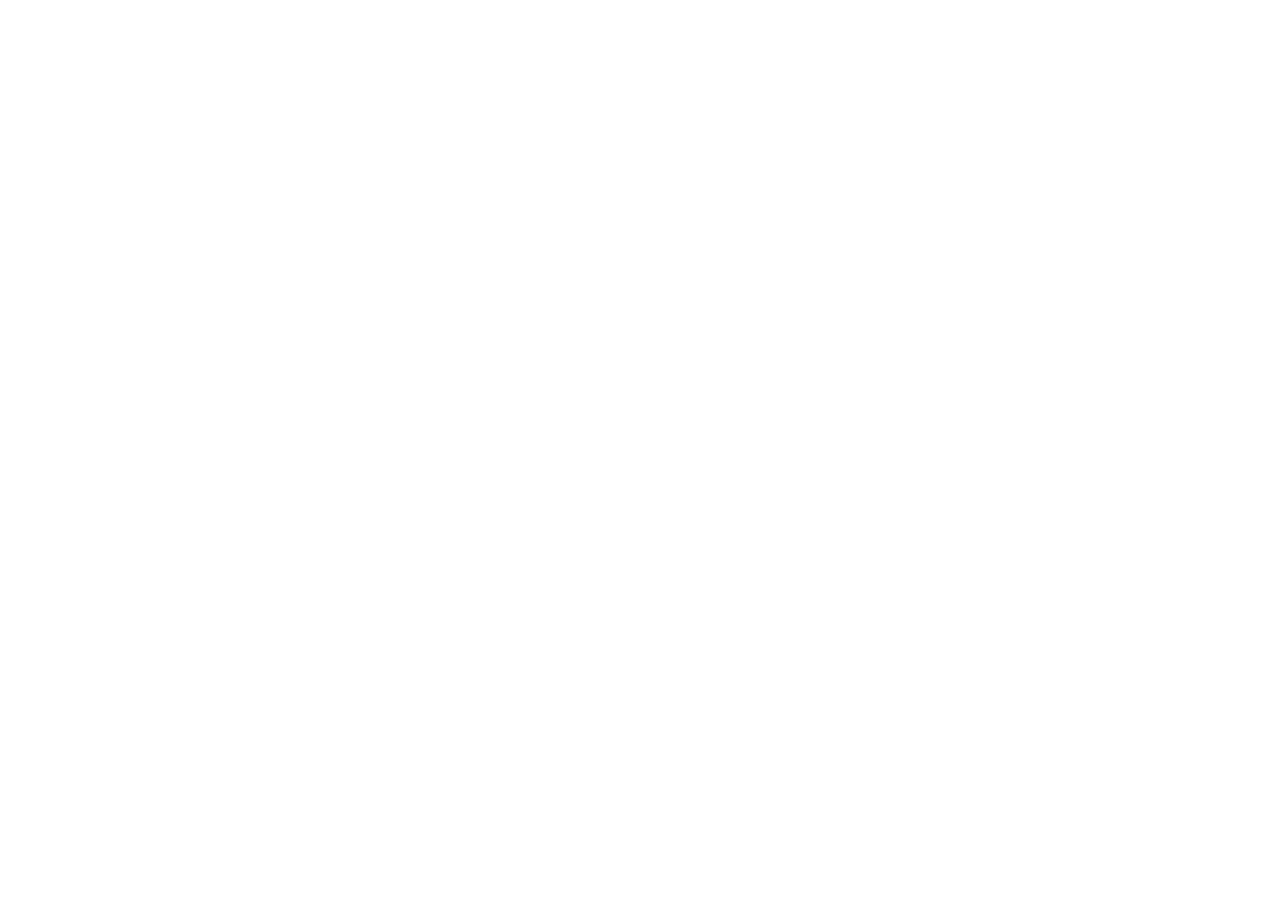
==== index.html @ 7d2c002f "základná štruktúra" ====
<!DOCTYPE html>
<html lang="sk">
<head>
  <meta charset="UTF-8">
  <meta name="viewport" content="width=device-width, initial-scale=1.0">
  <title>Vyšívané kabelky</title>
  <link href="https://cdn.jsdelivr.net/npm/bootstrap@5.3.3/dist/css/bootstrap.min.css" rel="stylesheet">
  <link rel="stylesheet" href="assets/css/style.css">
</head>
<body>

  
  <script src="https://cdn.jsdelivr.net/npm/bootstrap@5.3.3/dist/js/bootstrap.bundle.min.js"></script>
  <!-- Externý JS súbor — pridaný tesne pred </body> -->
  <script src="assets/js/script.js"></script>
</body>
</html>
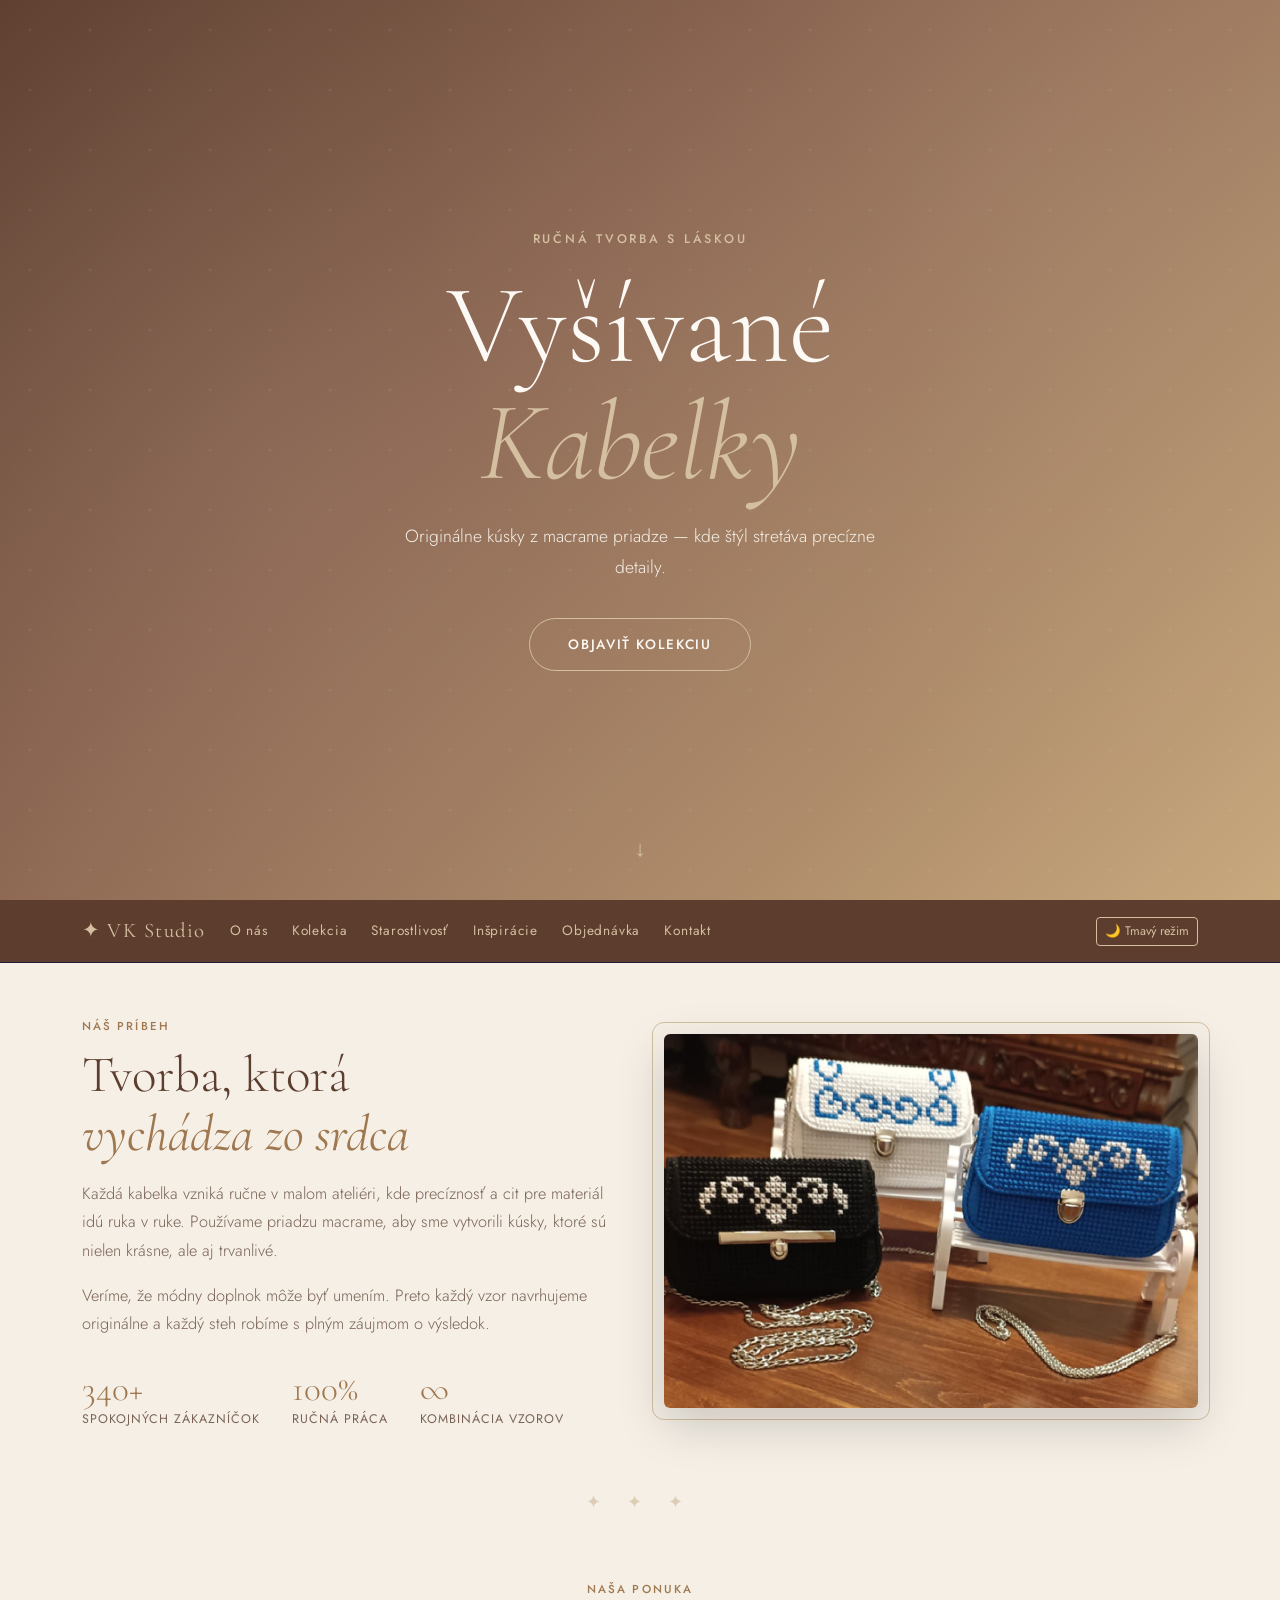
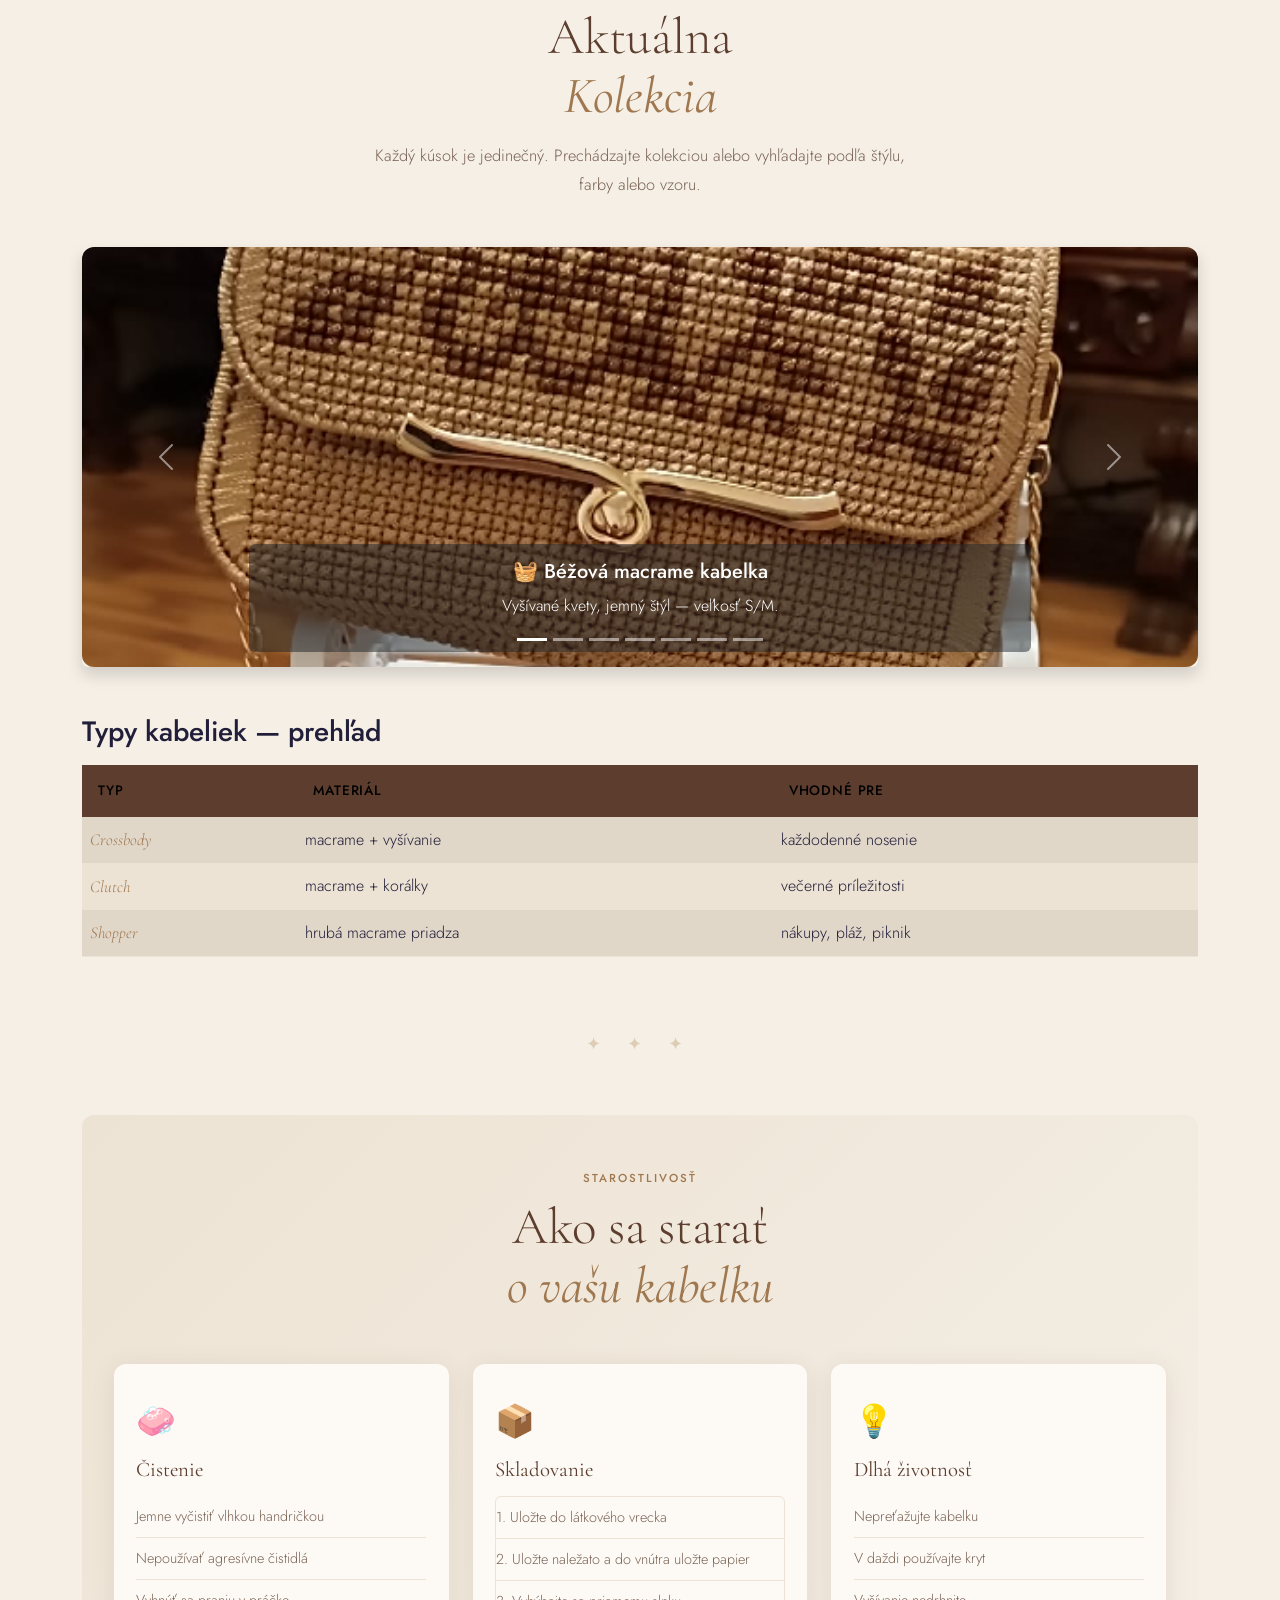
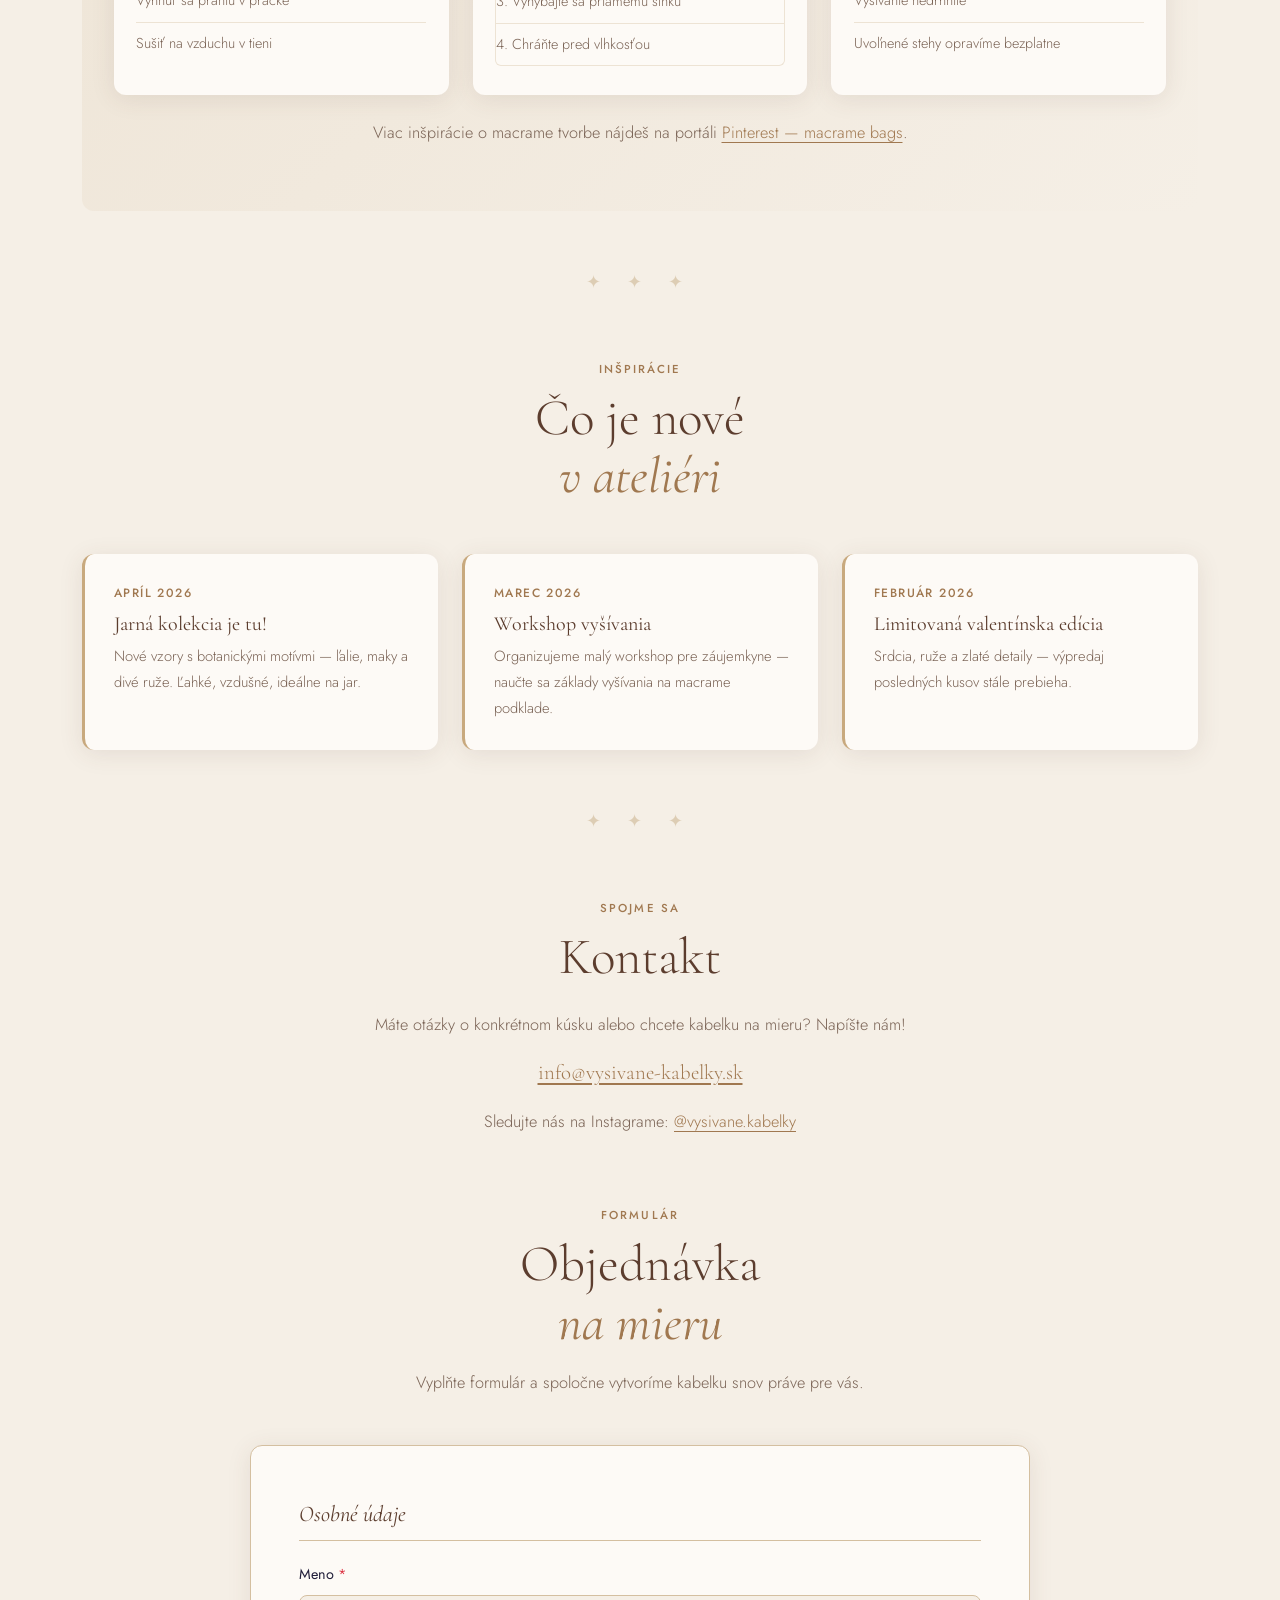
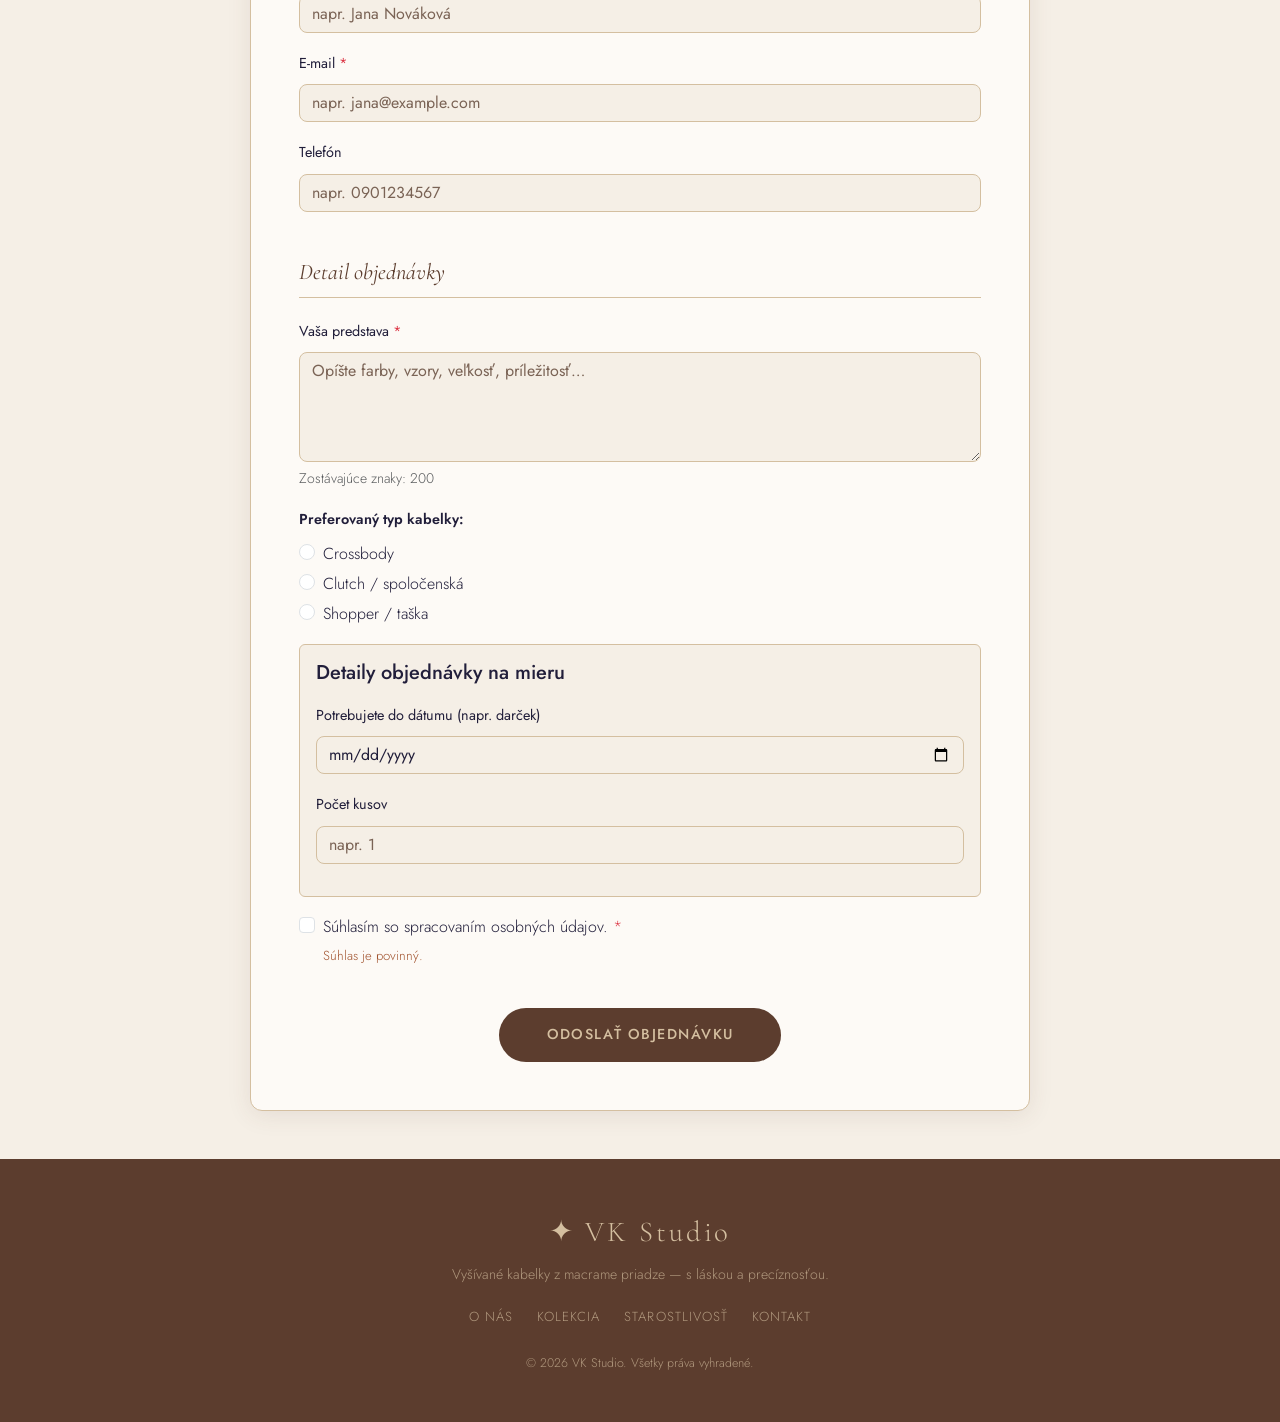
==== commit 34c46cb8: "zmeny" ====
--- a/index.html
+++ b/index.html
@@ -1,17 +1,704 @@
-<!DOCTYPE html>
+<!doctype html>
 <html lang="sk">
-<head>
-  <meta charset="UTF-8">
-  <meta name="viewport" content="width=device-width, initial-scale=1.0">
-  <title>Vyšívané kabelky</title>
-  <link href="https://cdn.jsdelivr.net/npm/bootstrap@5.3.3/dist/css/bootstrap.min.css" rel="stylesheet">
-  <link rel="stylesheet" href="assets/css/style.css">
-</head>
-<body>
-
-  
-  <script src="https://cdn.jsdelivr.net/npm/bootstrap@5.3.3/dist/js/bootstrap.bundle.min.js"></script>
-  <!-- Externý JS súbor — pridaný tesne pred </body> -->
-  <script src="assets/js/script.js"></script>
-</body>
+  <head>
+    <meta charset="UTF-8" />
+    <meta name="viewport" content="width=device-width, initial-scale=1.0" />
+    <title>Vyšívané Kabelky | Ručná Tvorba s Láskou</title>
+    <link
+      href="https://cdn.jsdelivr.net/npm/bootstrap@5.3.3/dist/css/bootstrap.min.css"
+      rel="stylesheet"
+    />
+    <link rel="preconnect" href="https://fonts.googleapis.com" />
+    <link
+      href="https://fonts.googleapis.com/css2?family=Cormorant+Garamond:ital,wght@0,300;0,400;0,600;1,300;1,400&family=Jost:wght@300;400;500&display=swap"
+      rel="stylesheet"
+    />
+    <link rel="stylesheet" href="assets/css/style.css" />
+  </head>
+  <body>
+    <!-- HERO SEKCIA -->
+    <header id="hero">
+      <div class="hero-overlay">
+        <div class="hero-content">
+          <p class="hero-eyebrow">Ručná tvorba s láskou</p>
+          <h1 class="hero-title">Vyšívané<br /><em>Kabelky</em></h1>
+          <p class="hero-sub">
+            Originálne kúsky z macrame priadze — kde štýl stretáva precízne
+            detaily.
+          </p>
+          <a href="#kolekcia" class="btn-hero">Objaviť kolekciu</a>
+        </div>
+      </div>
+      <div class="hero-scroll-hint">↓</div>
+    </header>
+
+    <!-- NAVIGÁCIA -->
+    <nav class="navbar navbar-expand-lg sticky-top" id="hlavna-nav">
+      <div class="container">
+        <a class="navbar-brand" href="#">✦ VK Studio</a>
+        <button
+          class="navbar-toggler"
+          type="button"
+          data-bs-toggle="collapse"
+          data-bs-target="#mainNav"
+        >
+          <span class="navbar-toggler-icon"></span>
+        </button>
+        <div class="collapse navbar-collapse" id="mainNav">
+          <ul class="navbar-nav gap-2 me-auto">
+            <li class="nav-item">
+              <a class="nav-link" href="#o-nas">O nás</a>
+            </li>
+            <li class="nav-item">
+              <a class="nav-link" href="#kolekcia">Kolekcia</a>
+            </li>
+            <li class="nav-item">
+              <a class="nav-link" href="#tipy">Starostlivosť</a>
+            </li>
+            <li class="nav-item">
+              <a class="nav-link" href="#novinky">Inšpirácie</a>
+            </li>
+            <li class="nav-item">
+              <a class="nav-link" href="#objednavka">Objednávka</a>
+            </li>
+            <li class="nav-item">
+              <a class="nav-link" href="#kontakt">Kontakt</a>
+            </li>
+          </ul>
+          <button
+            id="dark-mode-btn"
+            class="btn btn-outline-secondary btn-sm ms-3"
+          >
+            🌙 Tmavý režim
+          </button>
+        </div>
+      </div>
+    </nav>
+
+    <main class="container my-5">
+      <!-- SEKCIA O NÁS -->
+      <section id="o-nas" class="mb-5 section-fade">
+        <div class="row align-items-center g-5">
+          <div class="col-12 col-md-6">
+            <span class="section-tag">Náš príbeh</span>
+            <h2 class="section-title">
+              Tvorba, ktorá<br /><em>vychádza zo srdca</em>
+            </h2>
+            <p class="section-text">
+              Každá kabelka vzniká ručne v malom ateliéri, kde precíznosť a cit
+              pre materiál idú ruka v ruke. Používame priadzu macrame, aby sme vytvorili kúsky, ktoré sú nielen
+              krásne, ale aj trvanlivé.
+            </p>
+            <p class="section-text">
+              Veríme, že módny doplnok môže byť umením. Preto každý vzor
+              navrhujeme originálne a každý steh robíme s plným záujmom o
+              výsledok.
+            </p>
+            <div class="stats-row">
+              <div class="stat-item">
+                <span class="stat-num">340+</span>
+                <span class="stat-label">spokojných zákazníčok</span>
+              </div>
+              <div class="stat-item">
+                <span class="stat-num">100%</span>
+                <span class="stat-label">ručná práca</span>
+              </div>
+              <div class="stat-item">
+                <span class="stat-num">∞</span>
+                <span class="stat-label">kombinácia vzorov</span>
+              </div>
+            </div>
+          </div>
+          <div class="col-12 col-md-6 text-center">
+            <div class="img-frame">
+              <img
+                src="assets/images/Kabelka7.png"
+                alt="Ateliér vyšívaných kabeliek"
+                class="img-fluid rounded shadow-lg"
+                onerror="
+                  this.src =
+                    'https://images.unsplash.com/photo-1558618666-fcd25c85cd64?w=500&q=80';
+                  this.onerror = null;
+                "
+              />
+            </div>
+          </div>
+        </div>
+      </section>
+
+      <!-- SEPARATOR -->
+      <div class="ornament-separator">✦ ✦ ✦</div>
+
+      <!-- SEKCIA KOLEKCIA -->
+      <section id="kolekcia" class="mb-5 section-fade">
+        <div class="text-center mb-5">
+          <span class="section-tag">Naša ponuka</span>
+          <h2 class="section-title">Aktuálna<br /><em>Kolekcia</em></h2>
+          <p class="section-text mx-auto" style="max-width: 560px">
+            Každý kúsok je jedinečný. Prechádzajte kolekciou alebo vyhľadajte
+            podľa štýlu, farby alebo vzoru.
+          </p>
+        </div>
+
+        <!-- Carousel ponuka -->
+        <div
+          id="kabelkyCarousel"
+          class="carousel slide mt-4"
+          data-bs-ride="carousel"
+        >
+          <!-- Indikátory -->
+          <div class="carousel-indicators">
+            <button
+              type="button"
+              data-bs-target="#kabelkyCarousel"
+              data-bs-slide-to="0"
+              class="active"
+            ></button>
+            <button
+              type="button"
+              data-bs-target="#kabelkyCarousel"
+              data-bs-slide-to="1"
+            ></button>
+            <button
+              type="button"
+              data-bs-target="#kabelkyCarousel"
+              data-bs-slide-to="2"
+            ></button>
+            <button
+              type="button"
+              data-bs-target="#kabelkyCarousel"
+              data-bs-slide-to="3"
+            ></button>
+            <button
+              type="button"
+              data-bs-target="#kabelkyCarousel"
+              data-bs-slide-to="4"
+            ></button>
+            <button
+              type="button"
+              data-bs-target="#kabelkyCarousel"
+              data-bs-slide-to="5"
+            ></button>
+            <button
+              type="button"
+              data-bs-target="#kabelkyCarousel"
+              data-bs-slide-to="6"
+            ></button>
+          </div>
+
+          <!-- Obsah carouselu -->
+          <div class="carousel-inner rounded shadow">
+            <div class="carousel-item active">
+              <img
+                src="assets/images/kabelka1.png"
+                class="d-block w-100"
+                alt="Bážová kvietkovaná kabelka"
+              />
+              <div
+                class="carousel-caption d-none d-md-block bg-dark bg-opacity-50 rounded p-3"
+              >
+                <h5>🧺 Béžová macrame kabelka</h5>
+                <p>Vyšívané kvety, jemný štýl — veľkosť S/M.</p>
+              </div>
+            </div>
+
+            <div class="carousel-item">
+              <img
+                src="assets/images/kabelka3.png"
+                class="d-block w-100"
+                alt="Hnedá kvietkovaná kabelka"
+              />
+              <div
+                class="carousel-caption d-none d-md-block bg-dark bg-opacity-50 rounded p-3"
+              >
+                <h5>🌿 Čierna macrame taška</h5>
+                <p>Kvetinový vzor, ideálna na bežné nosenie — malá.</p>
+              </div>
+            </div>
+
+            <div class="carousel-item">
+              <img
+                src="assets/images/kabelka2.png"
+                class="d-block w-100"
+                alt="Biela kabelka s kvetinami"
+              />
+              <div
+                class="carousel-caption d-none d-md-block bg-dark bg-opacity-50 rounded p-3"
+              >
+                <h5>🌸 Biela s kvetinami</h5>
+                <p>Mini kabelka s ručne vyšívanými detailmi.</p>
+              </div>
+            </div>
+
+            <div class="carousel-item">
+              <img
+                src="assets/images/kabelka1.png"
+                class="d-block w-100"
+                alt="Hnedá crossbody kabelka"
+              />
+              <div
+                class="carousel-caption d-none d-md-block bg-dark bg-opacity-50 rounded p-3"
+              >
+                <h5>🤎 Hnedá crossbody</h5>
+                <p>Geometrický vzor, moderný a praktický štýl.</p>
+              </div>
+            </div>
+
+            <div class="carousel-item">
+              <img
+                src="assets/images/Kabelka4.png"
+                class="d-block w-100"
+                alt="Srdcová kabelka"
+              />
+              <div
+                class="carousel-caption d-none d-md-block bg-dark bg-opacity-50 rounded p--3"
+              >
+                <h5>🕊️ Srdcová kabelka</h5>
+                <p>Vyšívané srdcia — Valentínska edícia.</p>
+              </div>
+            </div>
+
+            <div class="carousel-item">
+              <img
+                src="assets/images/Kabelka5.png"
+                class="d-block w-100"
+                alt="Mašľová taška"
+              />
+              <div
+                class="carousel-caption d-none d-md-block bg-dark bg-opacity-50 rounded p-3"
+              >
+                <h5>🌾 Mašľová taška </h5>
+                <p>Jedinečný kúsok, ideálny na leto.</p>
+              </div>
+            </div>
+
+            <div class="carousel-item">
+              <img
+                src="assets/images/Kabelka6.png"
+                class="d-block w-100"
+                alt="Kabelka na mieru"
+              />
+              <div
+                class="carousel-caption d-none d-md-block bg-dark bg-opacity-50 rounded p-3"
+              >
+                <h5>✦ Kabelka na mieru</h5>
+                <p>Navrhni si vlastný dizajn podľa svojej predstavy.</p>
+              </div>
+            </div>
+          </div>
+
+          <!-- Ovládanie -->
+          <button
+            class="carousel-control-prev"
+            type="button"
+            data-bs-target="#kabelkyCarousel"
+            data-bs-slide="prev"
+          >
+            <span class="carousel-control-prev-icon"></span>
+            <span class="visually-hidden">Predchádzajúce</span>
+          </button>
+
+          <button
+            class="carousel-control-next"
+            type="button"
+            data-bs-target="#kabelkyCarousel"
+            data-bs-slide="next"
+          >
+            <span class="carousel-control-next-icon"></span>
+            <span class="visually-hidden">Ďalšie</span>
+          </button>
+        </div>
+
+        <!-- Tabuľka porovnania typov -->
+        <h3 class="mt-5 mb-3">Typy kabeliek — prehľad</h3>
+        <div class="table-responsive">
+          <table class="table table-striped table-hover kolekcia-table">
+            <thead>
+              <tr>
+                <th>Typ</th>
+                <th>Materiál</th>
+                <th>Vhodné pre</th>
+              </tr>
+            </thead>
+            <tbody>
+              <tr>
+                <td class="td-highlight">Crossbody</td>
+                <td>macrame + vyšívanie</td>
+                <td>každodenné nosenie</td>
+              </tr>
+              <tr>
+                <td class="td-highlight">Clutch</td>
+                <td>macrame + korálky</td>
+                <td>večerné príležitosti</td>
+              </tr>
+              <tr>
+                <td class="td-highlight">Shopper</td>
+                <td>hrubá macrame priadza</td>
+                <td>nákupy, pláž, piknik</td>
+              </tr>
+            </tbody>
+          </table>
+        </div>
+      </section>
+
+      <!-- SEPARATOR -->
+      <div class="ornament-separator">✦ ✦ ✦</div>
+
+      <!-- SEKCIA STAROSTLIVOSŤ / TIPY -->
+      <section id="tipy" class="mb-5 section-fade tipy-section">
+        <div class="text-center mb-5">
+          <span class="section-tag">Starostlivosť</span>
+          <h2 class="section-title">
+            Ako sa starať<br /><em>o vašu kabelku</em>
+          </h2>
+        </div>
+
+        <div class="row g-4">
+          <div class="col-12 col-md-4">
+            <div class="tip-card">
+              <div class="tip-icon">🧼</div>
+              <h4>Čistenie</h4>
+              <ul class="list-group list-group-flush tip-list">
+                <li class="list-group-item">
+                  Jemne vyčistiť vlhkou handričkou
+                </li>
+                <li class="list-group-item">Nepoužívať agresívne čistidlá</li>
+                <li class="list-group-item">Vyhnúť sa praniu v práčke</li>
+                <li class="list-group-item">Sušiť na vzduchu v tieni</li>
+              </ul>
+            </div>
+          </div>
+          <div class="col-12 col-md-4">
+            <div class="tip-card">
+              <div class="tip-icon">📦</div>
+              <h4>Skladovanie</h4>
+              <ol class="list-group list-group-numbered tip-list">
+                <li class="list-group-item">Uložte do látkového vrecka</li>
+                <li class="list-group-item">
+                  Uložte naležato a do vnútra uložte papier
+                </li>
+                <li class="list-group-item">Vyhýbajte sa priamemu slnku</li>
+                <li class="list-group-item">Chráňte pred vlhkosťou</li>
+              </ol>
+            </div>
+          </div>
+          <div class="col-12 col-md-4">
+            <div class="tip-card">
+              <div class="tip-icon">💡</div>
+              <h4>Dlhá životnosť</h4>
+              <ul class="list-group list-group-flush tip-list">
+                <li class="list-group-item">Nepreťažujte kabelku</li>
+                <li class="list-group-item">V daždi používajte kryt</li>
+                <li class="list-group-item">Vyšívanie nedrhnite</li>
+                <li class="list-group-item">
+                  Uvoľnené stehy opravíme bezplatne
+                </li>
+              </ul>
+            </div>
+          </div>
+        </div>
+
+        <p class="mt-4 text-center section-text">
+          Viac inšpirácie o macrame tvorbe nájdeš na portáli
+          <a
+            href="https://www.pinterest.com/search/pins/?q=macrame+bag"
+            target="_blank"
+            class="styled-link"
+            >Pinterest — macrame bags</a
+          >.
+        </p>
+      </section>
+
+      <!-- SEPARATOR -->
+      <div class="ornament-separator">✦ ✦ ✦</div>
+
+      <!-- SEKCIA NOVINKY / INŠPIRÁCIE -->
+      <section id="novinky" class="mb-5 section-fade">
+        <div class="text-center mb-5">
+          <span class="section-tag">Inšpirácie</span>
+          <h2 class="section-title">Čo je nové<br /><em>v ateliéri</em></h2>
+        </div>
+        <div class="row g-4">
+          <div class="col-12 col-md-4">
+            <div class="news-card">
+              <div class="news-date">Apríl 2026</div>
+              <h5>Jarná kolekcia je tu!</h5>
+              <p>
+                Nové vzory s botanickými motívmi — ľalie, maky a divé ruže.
+                Ľahké, vzdušné, ideálne na jar.
+              </p>
+            </div>
+          </div>
+          <div class="col-12 col-md-4">
+            <div class="news-card">
+              <div class="news-date">Marec 2026</div>
+              <h5>Workshop vyšívania</h5>
+              <p>
+                Organizujeme malý workshop pre záujemkyne — naučte sa základy
+                vyšívania na macrame podklade.
+              </p>
+            </div>
+          </div>
+          <div class="col-12 col-md-4">
+            <div class="news-card">
+              <div class="news-date">Február 2026</div>
+              <h5>Limitovaná valentínska edícia</h5>
+              <p>
+                Srdcia, ruže a zlaté detaily — výpredaj posledných kusov stále
+                prebieha.
+              </p>
+            </div>
+          </div>
+        </div>
+      </section>
+
+      <!-- SEPARATOR -->
+      <div class="ornament-separator">✦ ✦ ✦</div>
+
+      <!-- SEKCIA KONTAKT -->
+      <section id="kontakt" class="mb-5 section-fade">
+        <div class="text-center mb-4">
+          <span class="section-tag">Spojme sa</span>
+          <h2 class="section-title">Kontakt</h2>
+        </div>
+        <div class="row justify-content-center">
+          <div class="col-12 col-md-6 text-center">
+            <p class="section-text">
+              Máte otázky o konkrétnom kúsku alebo chcete kabelku na mieru?
+              Napíšte nám!
+            </p>
+            <p class="contact-email">
+              <a href="mailto:info@vysivane-kabelky.sk" class="styled-link"
+                >info@vysivane-kabelky.sk</a
+              >
+            </p>
+            <p class="section-text">
+              Sledujte nás na Instagrame:
+              <a href="#" class="styled-link">@vysivane.kabelky</a>
+            </p>
+          </div>
+        </div>
+      </section>
+
+      <!-- SEKCIA OBJEDNÁVKA / FORMULÁR -->
+      <section id="objednavka" class="mb-5 section-fade">
+        <div class="text-center mb-5">
+          <span class="section-tag">Formulár</span>
+          <h2 class="section-title">Objednávka<br /><em>na mieru</em></h2>
+          <p class="section-text">
+            Vyplňte formulár a spoločne vytvoríme kabelku snov práve pre vás.
+          </p>
+        </div>
+
+        <form
+          action="#"
+          id="kontaktny-formular"
+          class="formular-wrap p-4 p-md-5 border rounded"
+          novalidate
+        >
+          <!-- Fieldset 1: Osobné údaje -->
+          <fieldset class="mb-4">
+            <legend class="fieldset-legend">Osobné údaje</legend>
+
+            <div class="mb-3">
+              <label for="meno" class="form-label"
+                >Meno <span class="text-danger">*</span></label
+              >
+              <input
+                type="text"
+                id="meno"
+                name="meno"
+                class="form-control custom-input"
+                placeholder="napr. Jana Nováková"
+                required
+                minlength="2"
+              />
+              <span class="invalid-hint">Meno musí mať aspoň 2 znaky.</span>
+            </div>
+
+            <div class="mb-3">
+              <label for="email" class="form-label"
+                >E-mail <span class="text-danger">*</span></label
+              >
+              <input
+                type="email"
+                id="email"
+                name="email"
+                class="form-control custom-input"
+                placeholder="napr. jana@example.com"
+                required
+              />
+              <span class="invalid-hint">Zadajte platný e-mail.</span>
+            </div>
+
+            <div class="mb-3">
+              <label for="telefon" class="form-label">Telefón</label>
+              <input
+                type="tel"
+                id="telefon"
+                name="telefon"
+                class="form-control custom-input"
+                placeholder="napr. 0901234567"
+                pattern="[0-9]{9,10}"
+              />
+              <span class="invalid-hint">Telefón musí mať 9–10 číslic.</span>
+            </div>
+          </fieldset>
+
+          <!-- Fieldset 2: Detail objednávky -->
+          <fieldset class="mb-4">
+            <legend class="fieldset-legend">Detail objednávky</legend>
+
+            <div class="mb-3">
+              <label for="sprava" class="form-label"
+                >Vaša predstava <span class="text-danger">*</span></label
+              >
+              <textarea
+                id="sprava"
+                name="sprava"
+                class="form-control custom-input"
+                rows="4"
+                placeholder="Opíšte farby, vzory, veľkosť, príležitosť…"
+                maxlength="200"
+                required
+                minlength="10"
+              ></textarea>
+              <div class="form-text">
+                Zostávajúce znaky: <span id="pocitadlo-znakov">200</span>
+              </div>
+              <span class="invalid-hint"
+                >Popis musí mať aspoň 10 znakov (max 200).</span
+              >
+            </div>
+
+            <!-- Radio: typ kabelky -->
+            <div class="mb-3">
+              <p class="form-label fw-semibold mb-2">
+                Preferovaný typ kabelky:
+              </p>
+              <div class="form-check">
+                <input
+                  class="form-check-input"
+                  type="radio"
+                  name="typ-kabelky"
+                  id="typ-crossbody"
+                  value="crossbody"
+                />
+                <label class="form-check-label" for="typ-crossbody"
+                  >Crossbody</label
+                >
+              </div>
+              <div class="form-check">
+                <input
+                  class="form-check-input"
+                  type="radio"
+                  name="typ-kabelky"
+                  id="typ-clutch"
+                  value="clutch"
+                />
+                <label class="form-check-label" for="typ-clutch"
+                  >Clutch / spoločenská</label
+                >
+              </div>
+              <div class="form-check">
+                <input
+                  class="form-check-input"
+                  type="radio"
+                  name="typ-kabelky"
+                  id="typ-shopper"
+                  value="shopper"
+                />
+                <label class="form-check-label" for="typ-shopper"
+                  >Shopper / taška</label
+                >
+              </div>
+            </div>
+
+            <!-- Podmienená sekcia: detaily objednávky na mieru -->
+            <div
+              id="sekcia-rezervacie"
+              class="mb-3 p-3 border rounded detaily-mieru"
+            >
+              <h5 class="mb-3">Detaily objednávky na mieru</h5>
+              <div class="mb-3">
+                <label for="datum-rezervacie" class="form-label"
+                  >Potrebujete do dátumu (napr. darček)</label
+                >
+                <input
+                  type="date"
+                  id="datum-rezervacie"
+                  name="datum"
+                  class="form-control custom-input"
+                />
+              </div>
+              <div class="mb-3">
+                <label for="pocet-osob" class="form-label">Počet kusov</label>
+                <input
+                  type="number"
+                  id="pocet-osob"
+                  name="pocet-kusov"
+                  class="form-control custom-input"
+                  min="1"
+                  max="20"
+                  placeholder="napr. 1"
+                />
+              </div>
+            </div>
+
+            <!-- Súhlas -->
+            <div class="mb-3 form-check">
+              <input
+                type="checkbox"
+                id="suhlas"
+                name="suhlas"
+                class="form-check-input"
+                required
+              />
+              <label for="suhlas" class="form-check-label">
+                Súhlasím so spracovaním osobných údajov.
+                <span class="text-danger">*</span>
+              </label>
+              <span class="invalid-hint d-block">Súhlas je povinný.</span>
+            </div>
+          </fieldset>
+
+          <div class="text-center">
+            <button type="submit" class="btn-submit">Odoslať objednávku</button>
+          </div>
+
+          <!-- Správa po odoslaní -->
+          <div
+            id="sprava-odoslana"
+            class="alert-success-custom mt-4"
+            style="display: none"
+          >
+            ✦ Ďakujeme! Vaša objednávka bola prijatá. Ozveme sa do 48 hodín.
+          </div>
+        </form>
+      </section>
+    </main>
+
+    <!-- FOOTER -->
+    <footer class="site-footer py-5">
+      <div class="container text-center">
+        <p class="footer-brand">✦ VK Studio</p>
+        <p class="footer-tagline">
+          Vyšívané kabelky z macrame priadze — s láskou a precíznosťou.
+        </p>
+        <div class="footer-links">
+          <a href="#o-nas">O nás</a>
+          <a href="#kolekcia">Kolekcia</a>
+          <a href="#tipy">Starostlivosť</a>
+          <a href="#kontakt">Kontakt</a>
+        </div>
+        <p class="footer-copy">
+          &copy; 2026 VK Studio. Všetky práva vyhradené.
+        </p>
+      </div>
+    </footer>
+
+    <script src="https://cdn.jsdelivr.net/npm/bootstrap@5.3.3/dist/js/bootstrap.bundle.min.js"></script>
+    <!-- Externý JS súbor — pridaný tesne pred </body> -->
+    <script src="assets/js/script.js"></script>
+  </body>
 </html>
--- a/assets/css/style.css
+++ b/assets/css/style.css
@@ -0,0 +1,693 @@
+/* =============================================
+   VK Studio — Vyšívané kabelky
+   Kremovo-hnedá, elegantná paleta
+   ============================================= */
+
+:root {
+  /* — Pozadie — */
+  --color-cream:           #f5efe6;   /* hlavné pozadie stránky */
+  --color-cream-dark:      #ede3d4;   /* tmavšie pozadie, striedavé sekcie */
+  --color-white-warm:      #fdfaf6;   /* pozadie kariet, formulárov */
+
+  /* — Akcenty — */
+  --color-latte:           #c8a97e;   /* hlavný akcentový odtieň */
+  --color-latte-dark:      #a07850;   /* hover akcenty, zvýraznenia */
+  --color-sand:            #d4bfa0;   /* jemný odtieň, ornamenty, okraje */
+
+  /* — Espresso / primárna — */
+  --color-espresso:        #5c3d2e;   /* hlavičky, navbar, CTA, footer */
+  --color-bark:            #8b6550;   /* hover na espresso prvkoch */
+
+  /* — Text — */
+  --color-ink:             #211e3a;   /* hlavný text obsahu */
+  --color-mud:             #7a6355;   /* sekundárny / popisný text */
+
+  /* — Špeciálne — */
+  --color-error:           #a0522d;   /* chybový text */
+  --color-alert-bg:        #f0e8d8;   /* pozadie úspešného alertu */
+  --color-nav-dark:        #110a06;   /* navbar v dark mode */
+  --color-nav:             #d4bfa0;   /* navbar text*/
+
+  /* — Tiene — */
+  --color-shadow:          rgba(92,61,46,0.10);
+  --color-shadow-hover:    rgba(92,61,46,0.16);
+  --color-shadow-btn:      rgba(92,61,46,0.25);
+  --color-latte-glow:      rgba(200,169,126,0.2);
+
+  /* — Písmo — */
+  --font-display: 'Cormorant Garamond', serif;
+  --font-body:    'Jost', sans-serif;
+
+  /* — Rozloženie — */
+  --radius:    12px;
+  --shadow:    0 4px 24px var(--color-shadow);
+  --shadow-lg: 0 8px 40px var(--color-shadow-hover);
+}
+
+/* Dark mode overrides */
+body.dark-mode {
+  --color-cream:           #1e160f;
+  --color-cream-dark:      #2a1e14;
+  --color-white-warm:      #251810;
+
+  --color-latte:           #a07850;
+  --color-latte-dark:      #c8a97e;
+  --color-sand:            #4a3020;
+
+  --color-espresso:        #e8d5bc;
+  --color-bark:            #e8d5bc;
+
+  --color-ink:             #f0e4d0;
+  --color-mud:             #b0906a;
+
+  --color-nav-dark:        #110a06;
+  --color-nav:             #a07850;
+}
+
+/* =============================================
+   BASE
+   ============================================= */
+*, *::before, *::after { box-sizing: border-box; }
+
+::placeholder {
+  color: var(--color-mud) !important;
+  opacity: 1 !important;
+}
+
+html { scroll-behavior: smooth; }
+
+body {
+  background-color: var(--color-cream);
+  color: var(--color-ink);
+  font-family: var(--font-body);
+  font-weight: 300;
+  font-size: 1rem;
+  line-height: 1.75;
+  transition: background-color 0.4s, color 0.4s;
+}
+
+img { max-width: 100%; }
+
+a { color: var(--color-latte-dark); }
+a:hover { color: var(--color-espresso); }
+
+/* =============================================
+   TYPOGRAPHY HELPERS
+   ============================================= */
+.section-tag {
+  display: inline-block;
+  font-family: var(--font-body);
+  font-size: 0.72rem;
+  font-weight: 500;
+  letter-spacing: 0.18em;
+  text-transform: uppercase;
+  color: var(--color-latte-dark);
+  margin-bottom: 0.6rem;
+}
+
+.section-title {
+  font-family: var(--font-display);
+  font-size: clamp(2rem, 5vw, 3.2rem);
+  font-weight: 300;
+  line-height: 1.15;
+  color: var(--color-espresso);
+  margin-bottom: 1rem;
+}
+
+.section-title em {
+  font-style: italic;
+  font-weight: 400;
+  color: var(--color-latte-dark);
+}
+
+.section-text {
+  color: var(--color-mud);
+  font-size: 1.02rem;
+}
+
+.ornament-separator {
+  text-align: center;
+  color: var(--color-sand);
+  font-size: 1.1rem;
+  letter-spacing: 0.6em;
+  margin: 3.5rem 0;
+  opacity: 0.7;
+}
+
+.styled-link {
+  color: var(--color-latte-dark);
+  text-decoration: underline;
+  text-underline-offset: 4px;
+  transition: color 0.2s;
+}
+.styled-link:hover { color: var(--color-espresso); }
+
+/* =============================================
+   HERO
+   ============================================= */
+#hero {
+  position: relative;
+  min-height: 100vh;
+  display: flex;
+  align-items: center;
+  justify-content: center;
+  background: linear-gradient(135deg, var(--color-espresso) 0%, var(--color-bark) 40%, var(--color-latte) 100%);
+  overflow: hidden;
+}
+
+#hero::before {
+  content: '';
+  position: absolute;
+  inset: 0;
+  background-image:
+    radial-gradient(circle at 20% 50%, rgba(245,239,230,0.08) 0%, transparent 60%),
+    radial-gradient(circle at 80% 20%, rgba(245,239,230,0.06) 0%, transparent 50%);
+}
+
+#hero::after {
+  content: '';
+  position: absolute;
+  inset: 0;
+  background-image: url("data:image/svg+xml,%3Csvg xmlns='http://www.w3.org/2000/svg' width='60' height='60'%3E%3Ccircle cx='30' cy='30' r='1.5' fill='rgba(245,239,230,0.07)'/%3E%3Ccircle cx='0' cy='0' r='1' fill='rgba(245,239,230,0.05)'/%3E%3Ccircle cx='60' cy='60' r='1' fill='rgba(245,239,230,0.05)'/%3E%3C/svg%3E");
+  background-repeat: repeat;
+}
+
+.hero-overlay {
+  position: relative;
+  z-index: 2;
+  text-align: center;
+  padding: 2rem 1.5rem;
+  animation: heroFadeIn 1.2s ease both;
+}
+
+@keyframes heroFadeIn {
+  from { opacity: 0; transform: translateY(30px); }
+  to   { opacity: 1; transform: translateY(0); }
+}
+
+.hero-eyebrow {
+  font-family: var(--font-body);
+  font-size: 0.78rem;
+  font-weight: 500;
+  letter-spacing: 0.22em;
+  text-transform: uppercase;
+  color: var(--color-sand);
+  margin-bottom: 1rem;
+}
+
+.hero-title {
+  font-family: var(--font-display);
+  font-size: clamp(3.5rem, 10vw, 7rem);
+  font-weight: 300;
+  line-height: 1.05;
+  color: var(--color-white-warm);
+  margin-bottom: 1.2rem;
+}
+
+.hero-title em {
+  font-style: italic;
+  color: var(--color-sand);
+}
+
+.hero-sub {
+  font-size: 1.1rem;
+  color: var(--color-cream);
+  max-width: 480px;
+  margin: 0 auto 2.2rem;
+}
+
+.btn-hero {
+  display: inline-block;
+  padding: 0.85rem 2.4rem;
+  border: 1.5px solid var(--color-sand);
+  color: var(--color-white-warm);
+  font-family: var(--font-body);
+  font-size: 0.85rem;
+  font-weight: 500;
+  letter-spacing: 0.12em;
+  text-transform: uppercase;
+  text-decoration: none;
+  border-radius: 100px;
+  transition: background 0.3s, color 0.3s;
+}
+.btn-hero:hover {
+  background: var(--color-sand);
+  color: var(--color-espresso);
+}
+
+.hero-scroll-hint {
+  position: absolute;
+  bottom: 2rem;
+  left: 50%;
+  transform: translateX(-50%);
+  color: var(--color-sand);
+  font-size: 1.4rem;
+  z-index: 2;
+  animation: bounce 2s infinite;
+}
+
+@keyframes bounce {
+  0%, 100% { transform: translateX(-50%) translateY(0); }
+  50%       { transform: translateX(-50%) translateY(8px); }
+}
+
+/* =============================================
+   NAVBAR
+   ============================================= */
+#hlavna-nav {
+  background-color: var(--color-espresso) !important;
+  border-bottom: 1px solid var(--color-ink);
+  transition: background-color 0.4s;
+}
+
+#hlavna-nav .navbar-brand {
+  font-family: var(--font-display);
+  font-size: 1.3rem;
+  font-weight: 400;
+  color: var(--color-sand) !important;
+  letter-spacing: 0.06em;
+}
+
+#hlavna-nav .nav-link {
+  color: var(--color-nav) !important;
+  font-size: 0.85rem;
+  font-weight: 400;
+  letter-spacing: 0.06em;
+  transition: color 0.2s;
+}
+#hlavna-nav .nav-link:hover,
+#hlavna-nav .nav-link.active {
+  color: var(--color-sand) !important;
+}
+
+#dark-mode-btn {
+  border-color: var(--color-sand);
+  color: var(--color-sand);
+  font-size: 0.78rem;
+}
+#dark-mode-btn:hover {
+  background: var(--color-sand);
+  color: var(--color-espresso);
+}
+
+/* =============================================
+   SECTION FADE IN
+   ============================================= */
+.section-fade {
+  opacity: 0;
+  transform: translateY(28px);
+  transition: opacity 0.7s ease, transform 0.7s ease;
+}
+.section-fade.visible {
+  opacity: 1;
+  transform: none;
+}
+
+/* =============================================
+   O NÁS
+   ============================================= */
+.img-frame {
+  position: relative;
+  display: inline-block;
+}
+.img-frame::before {
+  content: '';
+  position: absolute;
+  top: -12px; left: -12px;
+  right: -12px; bottom: -12px;
+  border: 1.5px solid var(--color-sand);
+  border-radius: var(--radius);
+  z-index: 0;
+}
+.img-frame img {
+  position: relative;
+  z-index: 1;
+}
+
+.stats-row {
+  display: flex;
+  gap: 2rem;
+  margin-top: 2rem;
+  flex-wrap: wrap;
+}
+.stat-item {
+  display: flex;
+  flex-direction: column;
+}
+.stat-num {
+  font-family: var(--font-display);
+  font-size: 2.2rem;
+  font-weight: 300;
+  color: var(--color-latte-dark);
+  line-height: 1;
+}
+.stat-label {
+  font-size: 0.78rem;
+  font-weight: 400;
+  letter-spacing: 0.08em;
+  color: var(--color-mud);
+  text-transform: uppercase;
+  margin-top: 0.2rem;
+}
+
+/* =============================================
+   KOLEKCIA
+   ============================================= */
+.search-wrap .search-input {
+  background: var(--color-white-warm);
+  border-color: var(--color-sand);
+  color: var(--color-ink);
+  border-radius: var(--radius);
+}
+.search-wrap .search-input:focus {
+  border-color: var(--color-latte);
+  box-shadow: 0 0 0 3px rgba(200,169,126,0.18);
+  background: var(--color-white-warm);
+}
+
+.kolekcia-list .list-group-item {
+  background: var(--color-white-warm);
+  border-color: var(--color-cream-dark);
+  color: var(--color-ink);
+  font-size: 0.96rem;
+  padding: 0.85rem 1.2rem;
+  transition: background 0.2s, padding-left 0.2s;
+}
+.kolekcia-list .list-group-item:hover {
+  background: var(--color-cream-dark);
+  padding-left: 1.6rem;
+}
+
+.kolekcia-table thead {
+  background-color: var(--color-espresso) !important;
+  color: var(--color-sand);
+}
+.kolekcia-table thead th {
+  font-family: var(--font-body);
+  font-weight: 500;
+  letter-spacing: 0.06em;
+  font-size: 0.85rem;
+  text-transform: uppercase;
+  border: none;
+  padding: 0.9rem 1rem;
+  background-color: var(--color-espresso);
+}
+.kolekcia-table tbody tr {
+  background: var(--color-white-warm);
+}
+.kolekcia-table tbody tr:nth-child(even) {
+  background: var(--color-cream-dark);
+}
+.kolekcia-table tbody td {
+  background-color: var(--color-cream-dark);
+  border-color: var(--color-cream-dark);
+  color: var(--color-ink);
+  vertical-align: middle;
+}
+.td-highlight {
+  font-family: var(--font-display);
+  font-size: 1.05rem;
+  color: var(--color-latte-dark) !important;
+  font-style: italic;
+}
+.table>:not(caption)>*>* {
+  color: var(--bs-table-color-state, var(--bs-table-color-type, var(--bs-table-color)));
+  background-color: var(--bs-table-bg);
+  border-bottom-width: var(--bs-border-width);
+  box-shadow: inset 0 0 0 9999px var(--bs-table-bg-state, var(--bs-table-bg-type, var(--bs-table-accent-bg)));
+}
+
+/* =============================================
+   TIPY / STAROSTLIVOSŤ
+   ============================================= */
+.tipy-section {
+  background: linear-gradient(135deg, var(--color-cream-dark) 0%, var(--color-cream) 100%);
+  border-radius: var(--radius);
+  padding: 3rem 2rem;
+}
+
+.tip-card {
+  background: var(--color-white-warm);
+  border-radius: var(--radius);
+  padding: 1.8rem 1.4rem;
+  box-shadow: var(--shadow);
+  height: 100%;
+  transition: box-shadow 0.3s, transform 0.3s;
+}
+.tip-card:hover {
+  box-shadow: var(--shadow-lg);
+  transform: translateY(-4px);
+}
+.tip-icon {
+  font-size: 2rem;
+  margin-bottom: 0.6rem;
+}
+.tip-card h4 {
+  font-family: var(--font-display);
+  font-size: 1.3rem;
+  font-weight: 400;
+  color: var(--color-espresso);
+  margin-bottom: 0.8rem;
+}
+.tip-list .list-group-item {
+  background: transparent;
+  border-color: var(--color-cream-dark);
+  color: var(--color-mud);
+  font-size: 0.9rem;
+  padding: 0.5rem 0;
+}
+
+/* =============================================
+   NOVINKY
+   ============================================= */
+.news-card {
+  background: var(--color-white-warm);
+  border-radius: var(--radius);
+  padding: 1.8rem;
+  box-shadow: var(--shadow);
+  border-left: 3px solid var(--color-latte);
+  height: 100%;
+  transition: box-shadow 0.3s;
+}
+.news-card:hover { box-shadow: var(--shadow-lg); }
+.news-date {
+  font-size: 0.75rem;
+  font-weight: 500;
+  letter-spacing: 0.12em;
+  text-transform: uppercase;
+  color: var(--color-latte-dark);
+  margin-bottom: 0.5rem;
+}
+.news-card h5 {
+  font-family: var(--font-display);
+  font-size: 1.25rem;
+  font-weight: 400;
+  color: var(--color-espresso);
+  margin-bottom: 0.5rem;
+}
+.news-card p {
+  color: var(--color-mud);
+  font-size: 0.92rem;
+  margin: 0;
+}
+
+/* =============================================
+   KONTAKT
+   ============================================= */
+.contact-email {
+  font-family: var(--font-display);
+  font-size: 1.3rem;
+  margin: 1rem 0;
+}
+
+/* =============================================
+   FORMULÁR
+   ============================================= */
+.formular-wrap {
+  background: var(--color-white-warm);
+  border-color: var(--color-sand) !important;
+  border-radius: var(--radius) !important;
+  box-shadow: var(--shadow);
+  max-width: 780px;
+  margin: 0 auto;
+}
+
+.fieldset-legend {
+  font-family: var(--font-display);
+  font-size: 1.4rem;
+  font-weight: 400;
+  font-style: italic;
+  color: var(--color-espresso);
+  border-bottom: 1px solid var(--color-sand);
+  padding-bottom: 0.4rem;
+  margin-bottom: 1.2rem;
+  width: 100%;
+}
+
+.form-label {
+  color: var(--color-ink);
+  font-size: 0.9rem;
+  font-weight: 400;
+}
+
+.custom-input {
+  background: var(--color-cream);
+  border-color: var(--color-sand);
+  color: var(--color-ink);
+  border-radius: 8px;
+  font-family: var(--font-body);
+}
+.custom-input:focus {
+  background: var(--color-white-warm);
+  border-color: var(--color-latte);
+  box-shadow: 0 0 0 3px var(--color-latte-glow);
+  color: var(--color-ink);
+}
+
+.invalid-hint {
+  display: none;
+  color: var(--color-error);
+  font-size: 0.82rem;
+  margin-top: 0.25rem;
+}
+.custom-input.is-invalid + .invalid-hint,
+.form-check-input.is-invalid ~ .invalid-hint {
+  display: block;
+}
+
+.detaily-mieru {
+  background: var(--color-cream);
+  border-color: var(--color-sand) !important;
+  border-radius: 8px;
+}
+
+.form-check-input:checked {
+  background-color: var(--color-latte-dark);
+  border-color: var(--color-latte-dark);
+}
+
+.btn-submit {
+  display: inline-block;
+  padding: 0.9rem 3rem;
+  background: var(--color-espresso);
+  color: var(--color-sand);
+  border: none;
+  border-radius: 100px;
+  font-family: var(--font-body);
+  font-size: 0.9rem;
+  font-weight: 500;
+  letter-spacing: 0.1em;
+  text-transform: uppercase;
+  cursor: pointer;
+  transition: background 0.3s, transform 0.2s, box-shadow 0.2s;
+}
+.btn-submit:hover {
+  background: var(--color-bark);
+  transform: translateY(-2px);
+  box-shadow: 0 6px 20px var(--color-shadow-btn);
+}
+
+.alert-success-custom {
+  background: var(--color-alert-bg);
+  border: 1px solid var(--color-sand);
+  border-radius: 8px;
+  padding: 1.2rem 1.5rem;
+  color: var(--color-espresso);
+  text-align: center;
+  font-family: var(--font-display);
+  font-size: 1.1rem;
+}
+
+/* =============================================
+   FOOTER
+   ============================================= */
+.site-footer {
+  background: var(--color-espresso);
+  color: var(--color-sand);
+}
+
+.footer-brand {
+  font-family: var(--font-display);
+  font-size: 1.8rem;
+  font-weight: 300;
+  letter-spacing: 0.1em;
+  margin-bottom: 0.3rem;
+}
+
+.footer-tagline {
+  font-size: 0.88rem;
+  color: rgba(212,191,160,0.7);
+  margin-bottom: 1.2rem;
+}
+
+.footer-links {
+  display: flex;
+  gap: 1.5rem;
+  justify-content: center;
+  flex-wrap: wrap;
+  margin-bottom: 1.5rem;
+}
+.footer-links a {
+  color: rgba(212,191,160,0.7);
+  text-decoration: none;
+  font-size: 0.82rem;
+  letter-spacing: 0.08em;
+  text-transform: uppercase;
+  transition: color 0.2s;
+}
+.footer-links a:hover { color: var(--color-sand); }
+
+.footer-copy {
+  font-size: 0.78rem;
+  color: rgba(212,191,160,0.7);
+  margin: 0;
+}
+
+/* =============================================
+   DARK MODE ADJUSTMENTS
+   ============================================= */
+body.dark-mode #hlavna-nav {
+  background-color: var(--color-nav-dark) !important;
+}
+body.dark-mode .formular-wrap {
+  background: var(--color-white-warm);
+}
+body.dark-mode .kolekcia-list .list-group-item {
+  background: var(--color-white-warm);
+  border-color: #3a2a1e;
+  color: var(--color-ink);
+}
+body.dark-mode .tip-card,
+body.dark-mode .news-card {
+  background: var(--color-white-warm);
+}
+body.dark-mode .custom-input {
+  background: var(--color-cream-dark);
+  color: var(--color-ink);
+}
+body.dark-mode .tipy-section {
+  background: linear-gradient(135deg, var(--color-cream-dark) 0%, var(--color-cream) 100%);
+}
+
+/* =============================================
+   CAROUSEL
+   ============================================= */
+.carousel img {
+  height: 420px;
+  object-fit: cover;
+  border-radius: 12px;
+}
+
+.carousel-caption {
+  bottom: 15px;
+}
+
+/* =============================================
+   RESPONSIVE
+   ============================================= */
+@media (max-width: 768px) {
+  .stats-row { gap: 1.2rem; }
+  .tipy-section { padding: 2rem 1rem; }
+  .img-frame::before { display: none; }
+  .hero-title { font-size: clamp(2.8rem, 12vw, 4rem); }
+}
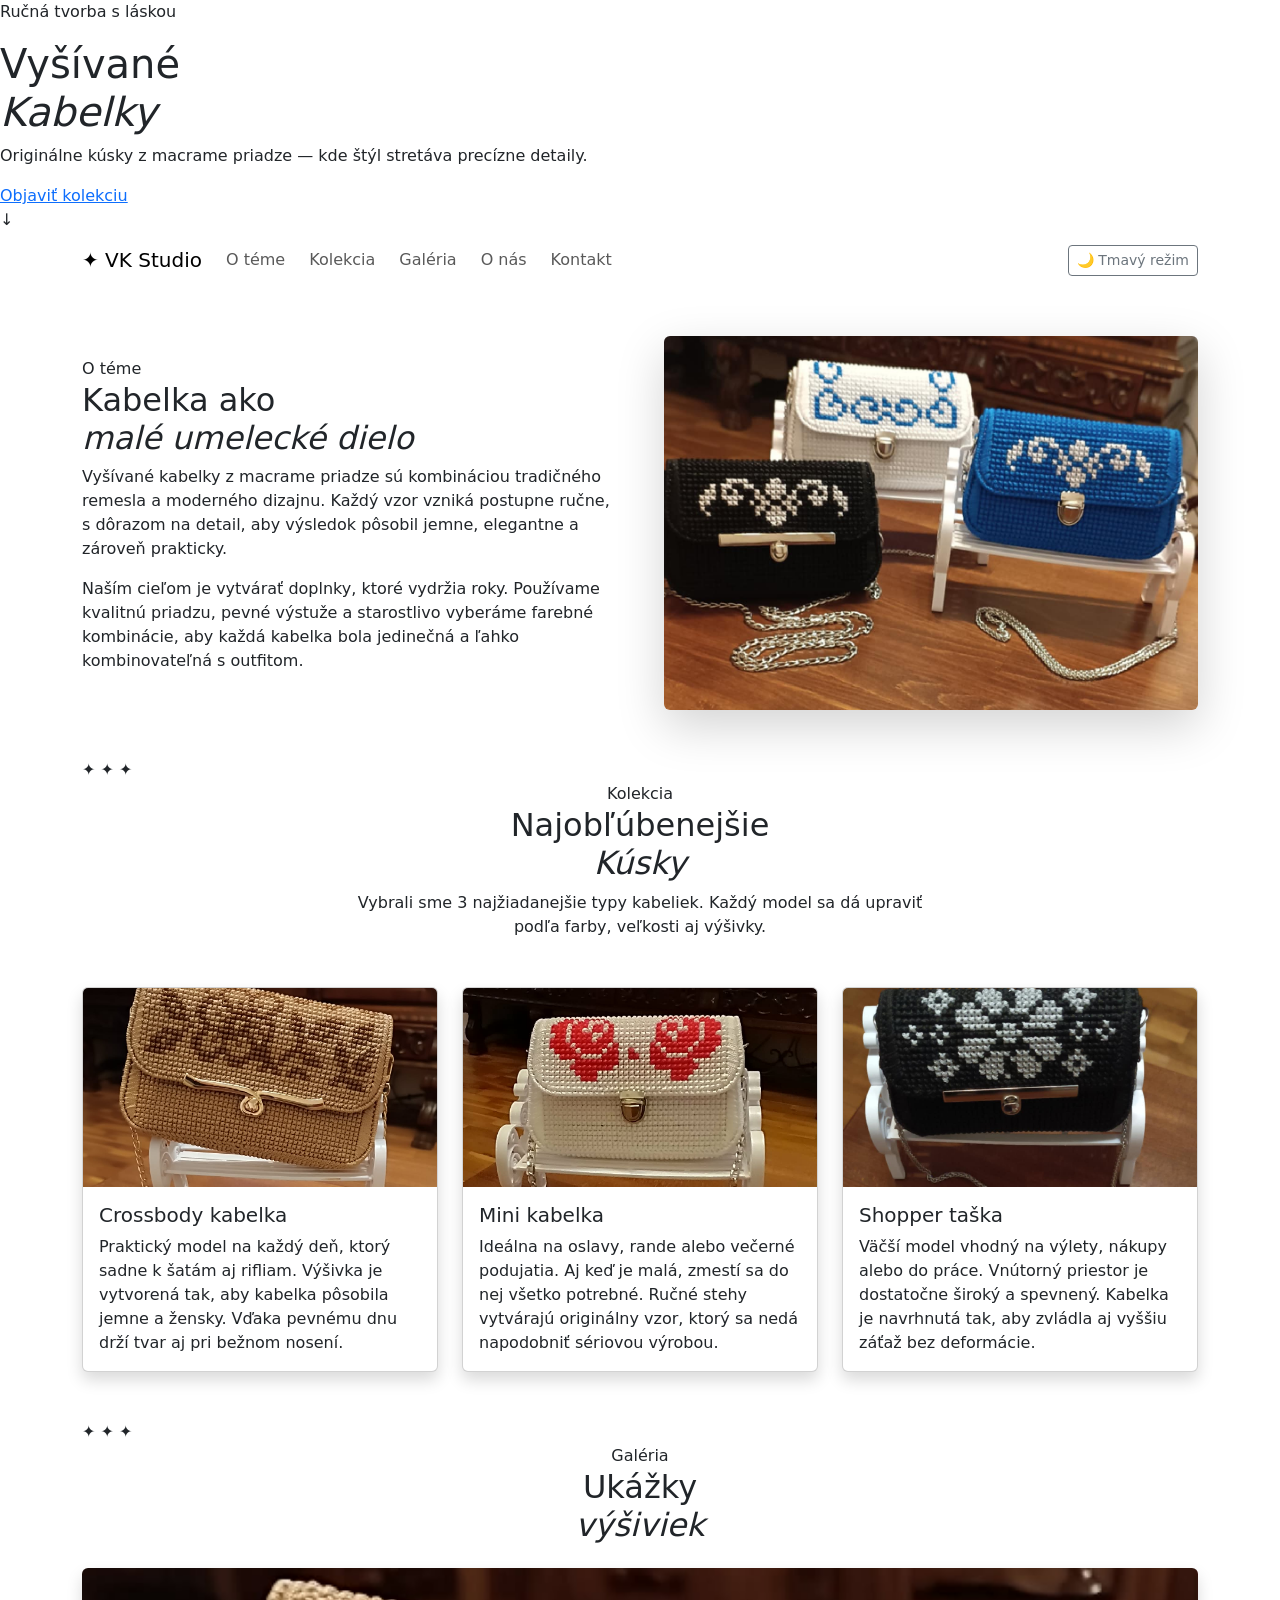
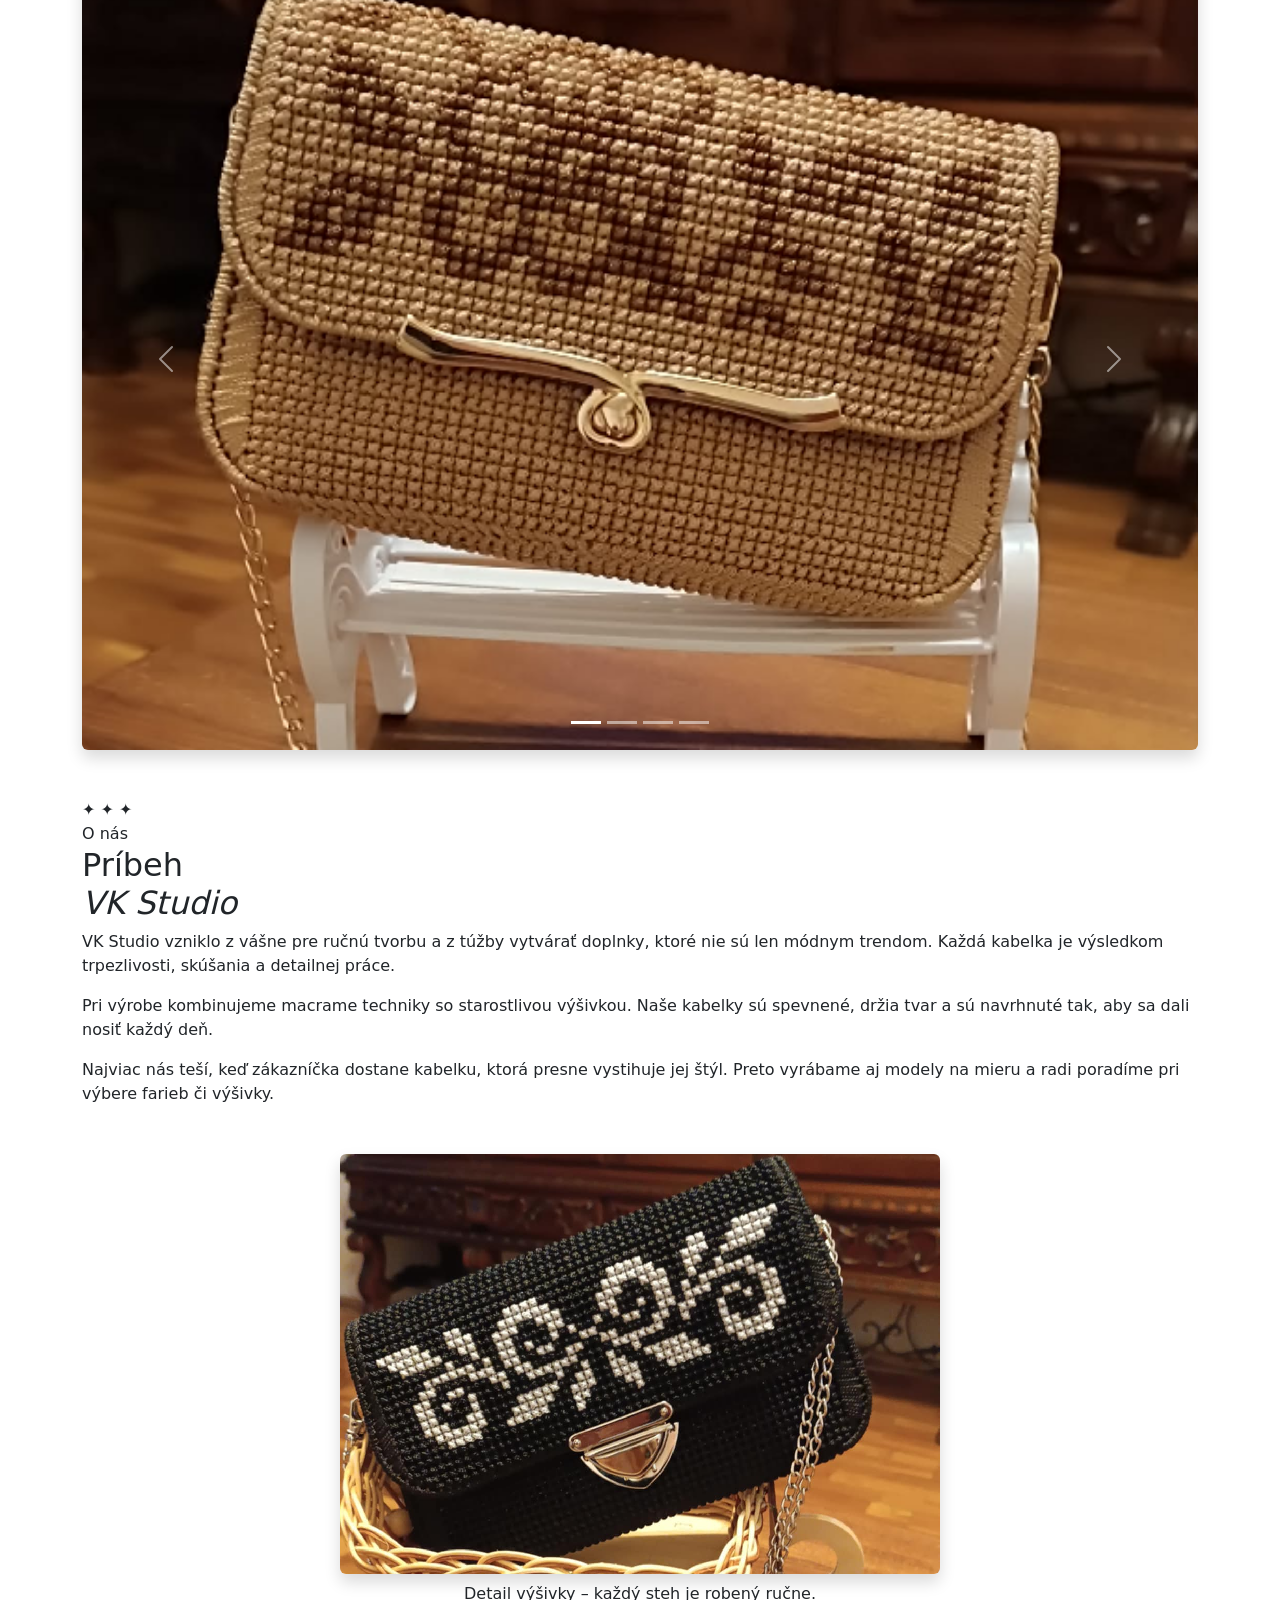
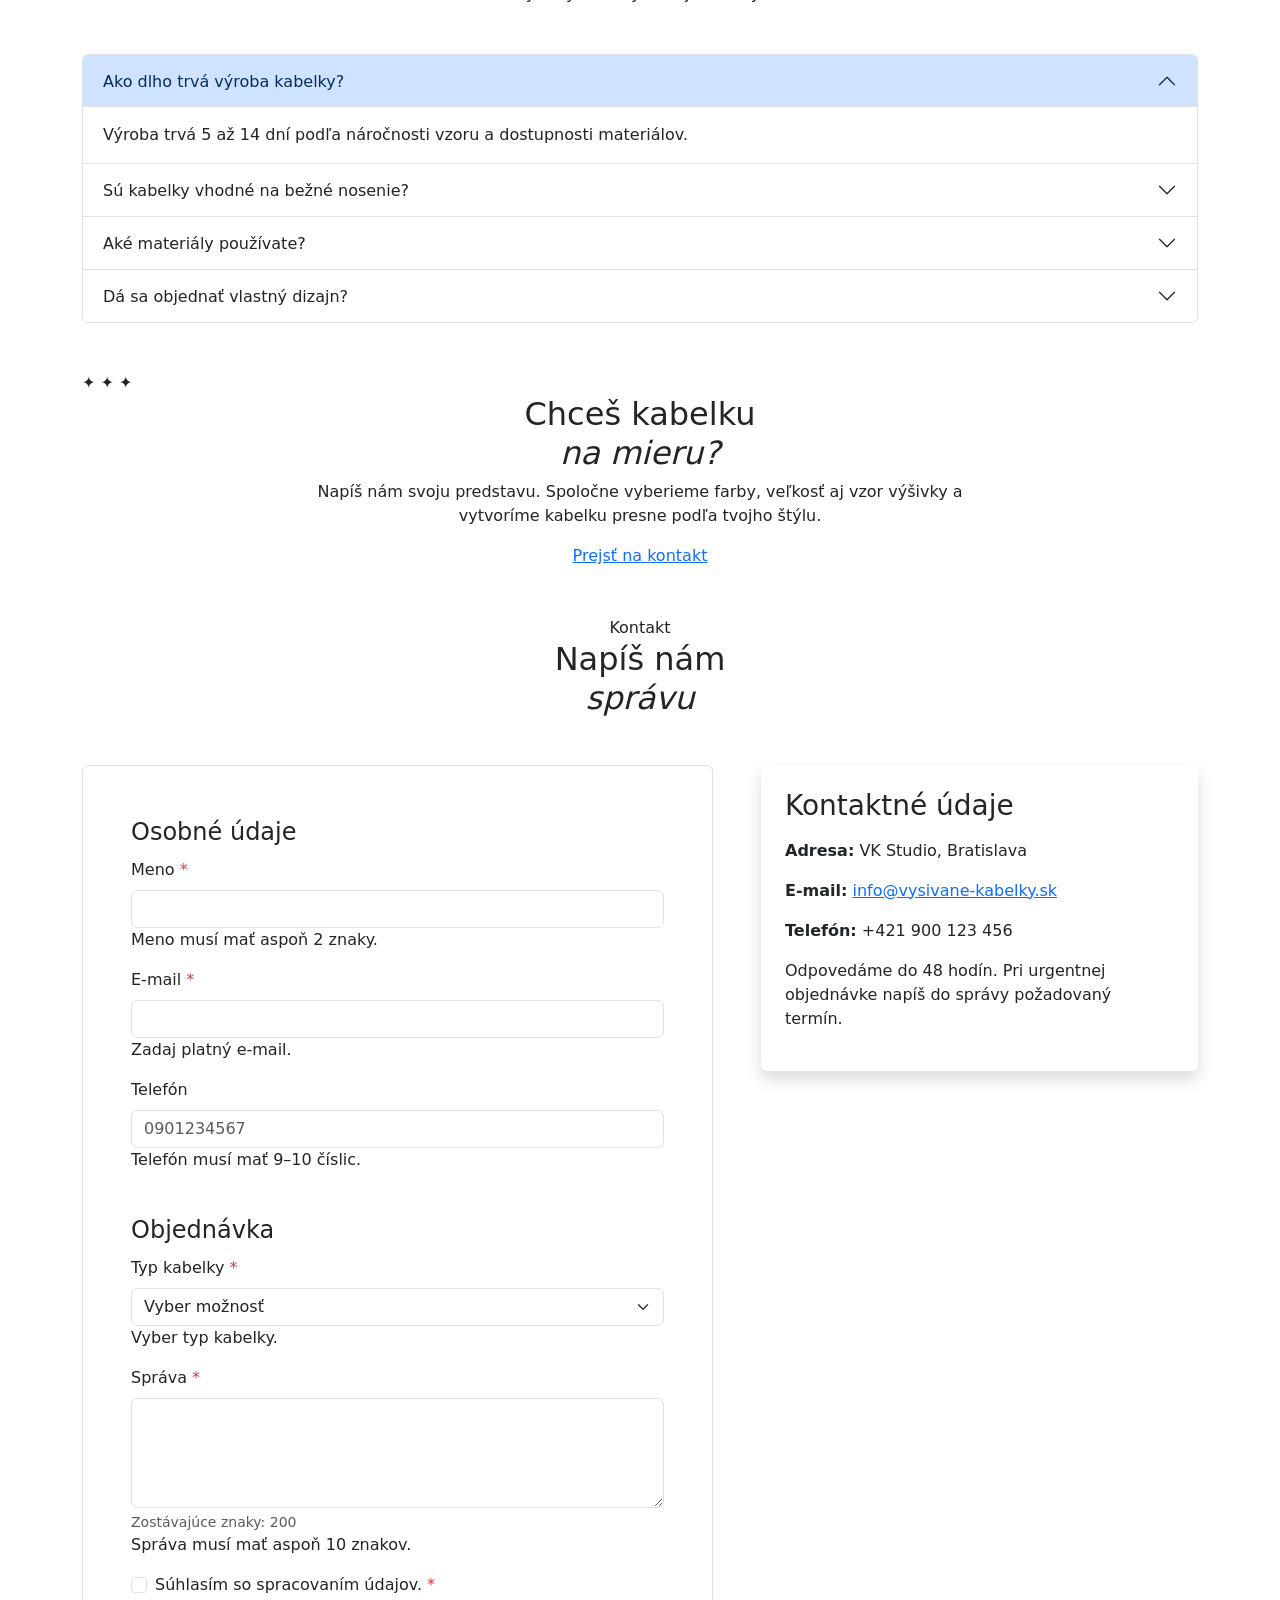
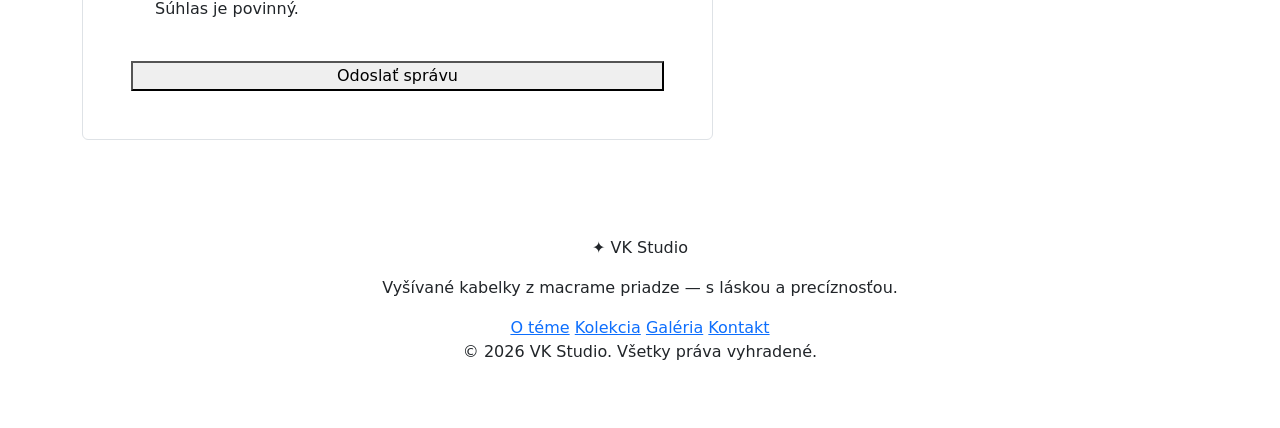
==== commit 5672a00c: "dopĺnila som požadované sekcie a upravila navigáciu tak, aby na ne odkazovala" ====
--- a/index.html
+++ b/index.html
@@ -3,20 +3,28 @@
   <head>
     <meta charset="UTF-8" />
     <meta name="viewport" content="width=device-width, initial-scale=1.0" />
-    <title>Vyšívané Kabelky | Ručná Tvorba s Láskou</title>
+    <meta
+      name="description"
+      content="VK Studio – vyšívané kabelky z macrame priadze. Ručná výroba, originálne kúsky na mieru."
+    />
+    <title>VK Studio | Vyšívané kabelky</title>
+
     <link
       href="https://cdn.jsdelivr.net/npm/bootstrap@5.3.3/dist/css/bootstrap.min.css"
       rel="stylesheet"
     />
+
     <link rel="preconnect" href="https://fonts.googleapis.com" />
     <link
-      href="https://fonts.googleapis.com/css2?family=Cormorant+Garamond:ital,wght@0,300;0,400;0,600;1,300;1,400&family=Jost:wght@300;400;500&display=swap"
+      href="https://fonts.googleapis.com/css2?family=Cormorant+Garamond:wght@300;400;600&family=Jost:wght@300;400;500&display=swap"
       rel="stylesheet"
     />
-    <link rel="stylesheet" href="assets/css/style.css" />
+
+    <link rel="stylesheet" href="style.css" />
   </head>
+
   <body>
-    <!-- HERO SEKCIA -->
+    <!-- HERO -->
     <header id="hero">
       <div class="hero-overlay">
         <div class="hero-content">
@@ -32,10 +40,11 @@
       <div class="hero-scroll-hint">↓</div>
     </header>
 
-    <!-- NAVIGÁCIA -->
+    <!-- NAVBAR -->
     <nav class="navbar navbar-expand-lg sticky-top" id="hlavna-nav">
       <div class="container">
         <a class="navbar-brand" href="#">✦ VK Studio</a>
+
         <button
           class="navbar-toggler"
           type="button"
@@ -44,27 +53,26 @@
         >
           <span class="navbar-toggler-icon"></span>
         </button>
+
         <div class="collapse navbar-collapse" id="mainNav">
           <ul class="navbar-nav gap-2 me-auto">
             <li class="nav-item">
-              <a class="nav-link" href="#o-nas">O nás</a>
+              <a class="nav-link" href="#o-teme">O téme</a>
             </li>
             <li class="nav-item">
               <a class="nav-link" href="#kolekcia">Kolekcia</a>
             </li>
             <li class="nav-item">
-              <a class="nav-link" href="#tipy">Starostlivosť</a>
+              <a class="nav-link" href="#galeria">Galéria</a>
             </li>
             <li class="nav-item">
-              <a class="nav-link" href="#novinky">Inšpirácie</a>
-            </li>
-            <li class="nav-item">
-              <a class="nav-link" href="#objednavka">Objednávka</a>
+              <a class="nav-link" href="#o-nas">O nás</a>
             </li>
             <li class="nav-item">
               <a class="nav-link" href="#kontakt">Kontakt</a>
             </li>
           </ul>
+
           <button
             id="dark-mode-btn"
             class="btn btn-outline-secondary btn-sm ms-3"
@@ -76,222 +84,195 @@
     </nav>
 
     <main class="container my-5">
-      <!-- SEKCIA O NÁS -->
-      <section id="o-nas" class="mb-5 section-fade">
+      <!-- O TÉME -->
+      <section id="o-teme" class="mb-5 section-fade">
         <div class="row align-items-center g-5">
           <div class="col-12 col-md-6">
-            <span class="section-tag">Náš príbeh</span>
+            <span class="section-tag">O téme</span>
             <h2 class="section-title">
-              Tvorba, ktorá<br /><em>vychádza zo srdca</em>
+              Kabelka ako<br /><em>malé umelecké dielo</em>
             </h2>
+
             <p class="section-text">
-              Každá kabelka vzniká ručne v malom ateliéri, kde precíznosť a cit
-              pre materiál idú ruka v ruke. Používame priadzu macrame, aby sme vytvorili kúsky, ktoré sú nielen
-              krásne, ale aj trvanlivé.
+              Vyšívané kabelky z macrame priadze sú kombináciou tradičného
+              remesla a moderného dizajnu. Každý vzor vzniká postupne ručne, s
+              dôrazom na detail, aby výsledok pôsobil jemne, elegantne a zároveň
+              prakticky.
             </p>
+
             <p class="section-text">
-              Veríme, že módny doplnok môže byť umením. Preto každý vzor
-              navrhujeme originálne a každý steh robíme s plným záujmom o
-              výsledok.
+              Naším cieľom je vytvárať doplnky, ktoré vydržia roky. Používame
+              kvalitnú priadzu, pevné výstuže a starostlivo vyberáme farebné
+              kombinácie, aby každá kabelka bola jedinečná a ľahko kombinovateľná
+              s outfitom.
             </p>
-            <div class="stats-row">
-              <div class="stat-item">
-                <span class="stat-num">340+</span>
-                <span class="stat-label">spokojných zákazníčok</span>
-              </div>
-              <div class="stat-item">
-                <span class="stat-num">100%</span>
-                <span class="stat-label">ručná práca</span>
-              </div>
-              <div class="stat-item">
-                <span class="stat-num">∞</span>
-                <span class="stat-label">kombinácia vzorov</span>
-              </div>
-            </div>
-          </div>
+          </div>
+
           <div class="col-12 col-md-6 text-center">
             <div class="img-frame">
               <img
                 src="assets/images/Kabelka7.png"
-                alt="Ateliér vyšívaných kabeliek"
+                alt="Ručne vyrábaná kabelka v ateliéri"
                 class="img-fluid rounded shadow-lg"
-                onerror="
-                  this.src =
-                    'https://images.unsplash.com/photo-1558618666-fcd25c85cd64?w=500&q=80';
-                  this.onerror = null;
-                "
+                onerror="this.src='https://images.unsplash.com/photo-1520975958225-72b2e0c7d43b?w=900&q=80';"
               />
             </div>
           </div>
         </div>
       </section>
 
-      <!-- SEPARATOR -->
       <div class="ornament-separator">✦ ✦ ✦</div>
 
-      <!-- SEKCIA KOLEKCIA -->
+      <!-- KARTY -->
       <section id="kolekcia" class="mb-5 section-fade">
         <div class="text-center mb-5">
-          <span class="section-tag">Naša ponuka</span>
-          <h2 class="section-title">Aktuálna<br /><em>Kolekcia</em></h2>
-          <p class="section-text mx-auto" style="max-width: 560px">
-            Každý kúsok je jedinečný. Prechádzajte kolekciou alebo vyhľadajte
-            podľa štýlu, farby alebo vzoru.
+          <span class="section-tag">Kolekcia</span>
+          <h2 class="section-title">Najobľúbenejšie<br /><em>Kúsky</em></h2>
+          <p class="section-text mx-auto" style="max-width: 600px">
+            Vybrali sme 3 najžiadanejšie typy kabeliek. Každý model sa dá upraviť
+            podľa farby, veľkosti aj výšivky.
           </p>
         </div>
 
-        <!-- Carousel ponuka -->
+        <div class="row g-4">
+          <div class="col-12 col-md-6 col-lg-4">
+            <div class="card custom-card shadow h-100">
+              <div class="ratio ratio-16x9">
+                <img
+                  src="assets/images/kabelka1.png"
+                  class="card-img-top object-fit-cover"
+                  alt="Crossbody kabelka"
+                />
+              </div>
+              <div class="card-body">
+                <h5 class="card-title">Crossbody kabelka</h5>
+                <p class="card-text">
+                  Praktický model na každý deň, ktorý sadne k šatám aj rifliam.
+                  Výšivka je vytvorená tak, aby kabelka pôsobila jemne a žensky.
+                  Vďaka pevnému dnu drží tvar aj pri bežnom nosení.
+                </p>
+              </div>
+            </div>
+          </div>
+
+          <div class="col-12 col-md-6 col-lg-4">
+            <div class="card custom-card shadow h-100">
+              <div class="ratio ratio-16x9">
+                <img
+                  src="assets/images/kabelka2.png"
+                  class="card-img-top object-fit-cover"
+                  alt="Mini kabelka s výšivkou"
+                />
+              </div>
+              <div class="card-body">
+                <h5 class="card-title">Mini kabelka</h5>
+                <p class="card-text">
+                  Ideálna na oslavy, rande alebo večerné podujatia. Aj keď je
+                  malá, zmestí sa do nej všetko potrebné. Ručné stehy vytvárajú
+                  originálny vzor, ktorý sa nedá napodobniť sériovou výrobou.
+                </p>
+              </div>
+            </div>
+          </div>
+
+          <div class="col-12 col-md-6 col-lg-4">
+            <div class="card custom-card shadow h-100">
+              <div class="ratio ratio-16x9">
+                <img
+                  src="assets/images/kabelka3.png"
+                  class="card-img-top object-fit-cover"
+                  alt="Shopper kabelka"
+                />
+              </div>
+              <div class="card-body">
+                <h5 class="card-title">Shopper taška</h5>
+                <p class="card-text">
+                  Väčší model vhodný na výlety, nákupy alebo do práce. Vnútorný
+                  priestor je dostatočne široký a spevnený. Kabelka je navrhnutá
+                  tak, aby zvládla aj vyššiu záťaž bez deformácie.
+                </p>
+              </div>
+            </div>
+          </div>
+        </div>
+      </section>
+
+      <div class="ornament-separator">✦ ✦ ✦</div>
+
+      <!-- CAROUSEL -->
+      <section id="galeria" class="mb-5 section-fade">
+        <div class="text-center mb-4">
+          <span class="section-tag">Galéria</span>
+          <h2 class="section-title">Ukážky<br /><em>výšiviek</em></h2>
+        </div>
+
         <div
-          id="kabelkyCarousel"
-          class="carousel slide mt-4"
+          id="galeriaCarousel"
+          class="carousel slide shadow rounded"
           data-bs-ride="carousel"
         >
-          <!-- Indikátory -->
           <div class="carousel-indicators">
             <button
               type="button"
-              data-bs-target="#kabelkyCarousel"
+              data-bs-target="#galeriaCarousel"
               data-bs-slide-to="0"
               class="active"
             ></button>
             <button
               type="button"
-              data-bs-target="#kabelkyCarousel"
+              data-bs-target="#galeriaCarousel"
               data-bs-slide-to="1"
             ></button>
             <button
               type="button"
-              data-bs-target="#kabelkyCarousel"
+              data-bs-target="#galeriaCarousel"
               data-bs-slide-to="2"
             ></button>
             <button
               type="button"
-              data-bs-target="#kabelkyCarousel"
+              data-bs-target="#galeriaCarousel"
               data-bs-slide-to="3"
             ></button>
-            <button
-              type="button"
-              data-bs-target="#kabelkyCarousel"
-              data-bs-slide-to="4"
-            ></button>
-            <button
-              type="button"
-              data-bs-target="#kabelkyCarousel"
-              data-bs-slide-to="5"
-            ></button>
-            <button
-              type="button"
-              data-bs-target="#kabelkyCarousel"
-              data-bs-slide-to="6"
-            ></button>
-          </div>
-
-          <!-- Obsah carouselu -->
-          <div class="carousel-inner rounded shadow">
+          </div>
+
+          <div class="carousel-inner rounded">
             <div class="carousel-item active">
               <img
                 src="assets/images/kabelka1.png"
                 class="d-block w-100"
-                alt="Bážová kvietkovaná kabelka"
+                alt="Vyšívaná kabelka detail 1"
               />
-              <div
-                class="carousel-caption d-none d-md-block bg-dark bg-opacity-50 rounded p-3"
-              >
-                <h5>🧺 Béžová macrame kabelka</h5>
-                <p>Vyšívané kvety, jemný štýl — veľkosť S/M.</p>
-              </div>
+            </div>
+
+            <div class="carousel-item">
+              <img
+                src="assets/images/kabelka2.png"
+                class="d-block w-100"
+                alt="Vyšívaná kabelka detail 2"
+              />
             </div>
 
             <div class="carousel-item">
               <img
                 src="assets/images/kabelka3.png"
                 class="d-block w-100"
-                alt="Hnedá kvietkovaná kabelka"
+                alt="Vyšívaná kabelka detail 3"
               />
-              <div
-                class="carousel-caption d-none d-md-block bg-dark bg-opacity-50 rounded p-3"
-              >
-                <h5>🌿 Čierna macrame taška</h5>
-                <p>Kvetinový vzor, ideálna na bežné nosenie — malá.</p>
-              </div>
-            </div>
-
-            <div class="carousel-item">
-              <img
-                src="assets/images/kabelka2.png"
-                class="d-block w-100"
-                alt="Biela kabelka s kvetinami"
-              />
-              <div
-                class="carousel-caption d-none d-md-block bg-dark bg-opacity-50 rounded p-3"
-              >
-                <h5>🌸 Biela s kvetinami</h5>
-                <p>Mini kabelka s ručne vyšívanými detailmi.</p>
-              </div>
-            </div>
-
-            <div class="carousel-item">
-              <img
-                src="assets/images/kabelka1.png"
-                class="d-block w-100"
-                alt="Hnedá crossbody kabelka"
-              />
-              <div
-                class="carousel-caption d-none d-md-block bg-dark bg-opacity-50 rounded p-3"
-              >
-                <h5>🤎 Hnedá crossbody</h5>
-                <p>Geometrický vzor, moderný a praktický štýl.</p>
-              </div>
-            </div>
-
-            <div class="carousel-item">
-              <img
-                src="assets/images/Kabelka4.png"
-                class="d-block w-100"
-                alt="Srdcová kabelka"
-              />
-              <div
-                class="carousel-caption d-none d-md-block bg-dark bg-opacity-50 rounded p--3"
-              >
-                <h5>🕊️ Srdcová kabelka</h5>
-                <p>Vyšívané srdcia — Valentínska edícia.</p>
-              </div>
-            </div>
-
-            <div class="carousel-item">
-              <img
-                src="assets/images/Kabelka5.png"
-                class="d-block w-100"
-                alt="Mašľová taška"
-              />
-              <div
-                class="carousel-caption d-none d-md-block bg-dark bg-opacity-50 rounded p-3"
-              >
-                <h5>🌾 Mašľová taška </h5>
-                <p>Jedinečný kúsok, ideálny na leto.</p>
-              </div>
             </div>
 
             <div class="carousel-item">
               <img
                 src="assets/images/Kabelka6.png"
                 class="d-block w-100"
-                alt="Kabelka na mieru"
+                alt="Vyšívaná kabelka detail 4"
               />
-              <div
-                class="carousel-caption d-none d-md-block bg-dark bg-opacity-50 rounded p-3"
-              >
-                <h5>✦ Kabelka na mieru</h5>
-                <p>Navrhni si vlastný dizajn podľa svojej predstavy.</p>
-              </div>
-            </div>
-          </div>
-
-          <!-- Ovládanie -->
+            </div>
+          </div>
+
           <button
             class="carousel-control-prev"
             type="button"
-            data-bs-target="#kabelkyCarousel"
+            data-bs-target="#galeriaCarousel"
             data-bs-slide="prev"
           >
             <span class="carousel-control-prev-icon"></span>
@@ -301,382 +282,303 @@
           <button
             class="carousel-control-next"
             type="button"
-            data-bs-target="#kabelkyCarousel"
+            data-bs-target="#galeriaCarousel"
             data-bs-slide="next"
           >
             <span class="carousel-control-next-icon"></span>
             <span class="visually-hidden">Ďalšie</span>
           </button>
         </div>
-
-        <!-- Tabuľka porovnania typov -->
-        <h3 class="mt-5 mb-3">Typy kabeliek — prehľad</h3>
-        <div class="table-responsive">
-          <table class="table table-striped table-hover kolekcia-table">
-            <thead>
-              <tr>
-                <th>Typ</th>
-                <th>Materiál</th>
-                <th>Vhodné pre</th>
-              </tr>
-            </thead>
-            <tbody>
-              <tr>
-                <td class="td-highlight">Crossbody</td>
-                <td>macrame + vyšívanie</td>
-                <td>každodenné nosenie</td>
-              </tr>
-              <tr>
-                <td class="td-highlight">Clutch</td>
-                <td>macrame + korálky</td>
-                <td>večerné príležitosti</td>
-              </tr>
-              <tr>
-                <td class="td-highlight">Shopper</td>
-                <td>hrubá macrame priadza</td>
-                <td>nákupy, pláž, piknik</td>
-              </tr>
-            </tbody>
-          </table>
-        </div>
       </section>
 
-      <!-- SEPARATOR -->
       <div class="ornament-separator">✦ ✦ ✦</div>
 
-      <!-- SEKCIA STAROSTLIVOSŤ / TIPY -->
-      <section id="tipy" class="mb-5 section-fade tipy-section">
+      <!-- O NÁS -->
+      <section id="o-nas" class="mb-5 section-fade">
+        <span class="section-tag">O nás</span>
+        <h2 class="section-title">Príbeh<br /><em>VK Studio</em></h2>
+
+        <p class="section-text">
+          VK Studio vzniklo z vášne pre ručnú tvorbu a z túžby vytvárať doplnky,
+          ktoré nie sú len módnym trendom. Každá kabelka je výsledkom trpezlivosti,
+          skúšania a detailnej práce.
+        </p>
+
+        <p class="section-text">
+          Pri výrobe kombinujeme macrame techniky so starostlivou výšivkou. Naše
+          kabelky sú spevnené, držia tvar a sú navrhnuté tak, aby sa dali nosiť
+          každý deň.
+        </p>
+
+        <p class="section-text">
+          Najviac nás teší, keď zákazníčka dostane kabelku, ktorá presne vystihuje
+          jej štýl. Preto vyrábame aj modely na mieru a radi poradíme pri výbere
+          farieb či výšivky.
+        </p>
+
+        <figure class="my-5 text-center">
+          <img
+            src="assets/images/Kabelka5.png"
+            class="img-fluid rounded shadow"
+            alt="Detail ručnej výšivky na kabelke"
+            style="max-width: 650px"
+          />
+          <figcaption class="mt-2 section-text">
+            Detail výšivky – každý steh je robený ručne.
+          </figcaption>
+        </figure>
+
+        <!-- ACCORDION -->
+        <div class="accordion mt-4" id="faqAccordion">
+          <div class="accordion-item">
+            <h2 class="accordion-header">
+              <button
+                class="accordion-button"
+                type="button"
+                data-bs-toggle="collapse"
+                data-bs-target="#faq1"
+              >
+                Ako dlho trvá výroba kabelky?
+              </button>
+            </h2>
+            <div id="faq1" class="accordion-collapse collapse show">
+              <div class="accordion-body">
+                Výroba trvá 5 až 14 dní podľa náročnosti vzoru a dostupnosti
+                materiálov.
+              </div>
+            </div>
+          </div>
+
+          <div class="accordion-item">
+            <h2 class="accordion-header">
+              <button
+                class="accordion-button collapsed"
+                type="button"
+                data-bs-toggle="collapse"
+                data-bs-target="#faq2"
+              >
+                Sú kabelky vhodné na bežné nosenie?
+              </button>
+            </h2>
+            <div id="faq2" class="accordion-collapse collapse">
+              <div class="accordion-body">
+                Áno, kabelky sú spevnené a majú pevné dno. Sú navrhnuté na každodenné
+                používanie.
+              </div>
+            </div>
+          </div>
+
+          <div class="accordion-item">
+            <h2 class="accordion-header">
+              <button
+                class="accordion-button collapsed"
+                type="button"
+                data-bs-toggle="collapse"
+                data-bs-target="#faq3"
+              >
+                Aké materiály používate?
+              </button>
+            </h2>
+            <div id="faq3" class="accordion-collapse collapse">
+              <div class="accordion-body">
+                Používame macrame priadzu, podšívky a kvalitné kovové komponenty.
+                Výšivky sú robené ručne bez strojovej výroby.
+              </div>
+            </div>
+          </div>
+
+          <div class="accordion-item">
+            <h2 class="accordion-header">
+              <button
+                class="accordion-button collapsed"
+                type="button"
+                data-bs-toggle="collapse"
+                data-bs-target="#faq4"
+              >
+                Dá sa objednať vlastný dizajn?
+              </button>
+            </h2>
+            <div id="faq4" class="accordion-collapse collapse">
+              <div class="accordion-body">
+                Áno, stačí nám napísať predstavu alebo poslať inšpiráciu a kabelku
+                vyrobíme na mieru.
+              </div>
+            </div>
+          </div>
+        </div>
+      </section>
+
+      <div class="ornament-separator">✦ ✦ ✦</div>
+
+      <!-- CTA -->
+      <section class="cta-section section-fade text-center mb-5">
+        <h2 class="section-title">Chceš kabelku<br /><em>na mieru?</em></h2>
+        <p class="section-text mx-auto" style="max-width: 650px">
+          Napíš nám svoju predstavu. Spoločne vyberieme farby, veľkosť aj vzor
+          výšivky a vytvoríme kabelku presne podľa tvojho štýlu.
+        </p>
+
+        <a href="#kontakt" class="btn-submit mt-3">Prejsť na kontakt</a>
+      </section>
+
+      <!-- KONTAKT -->
+      <section id="kontakt" class="section-fade mb-5">
         <div class="text-center mb-5">
-          <span class="section-tag">Starostlivosť</span>
-          <h2 class="section-title">
-            Ako sa starať<br /><em>o vašu kabelku</em>
-          </h2>
-        </div>
-
-        <div class="row g-4">
-          <div class="col-12 col-md-4">
-            <div class="tip-card">
-              <div class="tip-icon">🧼</div>
-              <h4>Čistenie</h4>
-              <ul class="list-group list-group-flush tip-list">
-                <li class="list-group-item">
-                  Jemne vyčistiť vlhkou handričkou
-                </li>
-                <li class="list-group-item">Nepoužívať agresívne čistidlá</li>
-                <li class="list-group-item">Vyhnúť sa praniu v práčke</li>
-                <li class="list-group-item">Sušiť na vzduchu v tieni</li>
-              </ul>
-            </div>
-          </div>
-          <div class="col-12 col-md-4">
-            <div class="tip-card">
-              <div class="tip-icon">📦</div>
-              <h4>Skladovanie</h4>
-              <ol class="list-group list-group-numbered tip-list">
-                <li class="list-group-item">Uložte do látkového vrecka</li>
-                <li class="list-group-item">
-                  Uložte naležato a do vnútra uložte papier
-                </li>
-                <li class="list-group-item">Vyhýbajte sa priamemu slnku</li>
-                <li class="list-group-item">Chráňte pred vlhkosťou</li>
-              </ol>
-            </div>
-          </div>
-          <div class="col-12 col-md-4">
-            <div class="tip-card">
-              <div class="tip-icon">💡</div>
-              <h4>Dlhá životnosť</h4>
-              <ul class="list-group list-group-flush tip-list">
-                <li class="list-group-item">Nepreťažujte kabelku</li>
-                <li class="list-group-item">V daždi používajte kryt</li>
-                <li class="list-group-item">Vyšívanie nedrhnite</li>
-                <li class="list-group-item">
-                  Uvoľnené stehy opravíme bezplatne
-                </li>
-              </ul>
-            </div>
-          </div>
-        </div>
-
-        <p class="mt-4 text-center section-text">
-          Viac inšpirácie o macrame tvorbe nájdeš na portáli
-          <a
-            href="https://www.pinterest.com/search/pins/?q=macrame+bag"
-            target="_blank"
-            class="styled-link"
-            >Pinterest — macrame bags</a
-          >.
-        </p>
-      </section>
-
-      <!-- SEPARATOR -->
-      <div class="ornament-separator">✦ ✦ ✦</div>
-
-      <!-- SEKCIA NOVINKY / INŠPIRÁCIE -->
-      <section id="novinky" class="mb-5 section-fade">
-        <div class="text-center mb-5">
-          <span class="section-tag">Inšpirácie</span>
-          <h2 class="section-title">Čo je nové<br /><em>v ateliéri</em></h2>
-        </div>
-        <div class="row g-4">
-          <div class="col-12 col-md-4">
-            <div class="news-card">
-              <div class="news-date">Apríl 2026</div>
-              <h5>Jarná kolekcia je tu!</h5>
+          <span class="section-tag">Kontakt</span>
+          <h2 class="section-title">Napíš nám<br /><em>správu</em></h2>
+        </div>
+
+        <div class="row g-5">
+          <!-- FORM -->
+          <div class="col-12 col-lg-7">
+            <form
+              id="kontakt-formular"
+              class="formular-wrap p-4 p-md-5 border rounded"
+              novalidate
+            >
+              <fieldset class="mb-4">
+                <legend class="fieldset-legend">Osobné údaje</legend>
+
+                <div class="mb-3">
+                  <label for="meno" class="form-label"
+                    >Meno <span class="text-danger">*</span></label
+                  >
+                  <input
+                    type="text"
+                    id="meno"
+                    class="form-control custom-input"
+                    required
+                    minlength="2"
+                  />
+                  <span class="invalid-hint">Meno musí mať aspoň 2 znaky.</span>
+                </div>
+
+                <div class="mb-3">
+                  <label for="email" class="form-label"
+                    >E-mail <span class="text-danger">*</span></label
+                  >
+                  <input
+                    type="email"
+                    id="email"
+                    class="form-control custom-input"
+                    required
+                  />
+                  <span class="invalid-hint">Zadaj platný e-mail.</span>
+                </div>
+
+                <div class="mb-3">
+                  <label for="telefon" class="form-label">Telefón</label>
+                  <input
+                    type="tel"
+                    id="telefon"
+                    class="form-control custom-input"
+                    pattern="[0-9]{9,10}"
+                    placeholder="0901234567"
+                  />
+                  <span class="invalid-hint"
+                    >Telefón musí mať 9–10 číslic.</span
+                  >
+                </div>
+              </fieldset>
+
+              <fieldset class="mb-4">
+                <legend class="fieldset-legend">Objednávka</legend>
+
+                <div class="mb-3">
+                  <label for="typ" class="form-label"
+                    >Typ kabelky <span class="text-danger">*</span></label
+                  >
+                  <select id="typ" class="form-select custom-input" required>
+                    <option value="">Vyber možnosť</option>
+                    <option value="crossbody">Crossbody</option>
+                    <option value="mini">Mini kabelka</option>
+                    <option value="shopper">Shopper</option>
+                  </select>
+                  <span class="invalid-hint">Vyber typ kabelky.</span>
+                </div>
+
+                <div class="mb-3">
+                  <label for="sprava" class="form-label"
+                    >Správa <span class="text-danger">*</span></label
+                  >
+                  <textarea
+                    id="sprava"
+                    class="form-control custom-input"
+                    rows="4"
+                    maxlength="200"
+                    minlength="10"
+                    required
+                  ></textarea>
+
+                  <div class="form-text">
+                    Zostávajúce znaky: <span id="pocitadlo-znakov">200</span>
+                  </div>
+
+                  <span class="invalid-hint"
+                    >Správa musí mať aspoň 10 znakov.</span
+                  >
+                </div>
+
+                <div class="mb-3 form-check">
+                  <input
+                    type="checkbox"
+                    id="suhlas"
+                    class="form-check-input"
+                    required
+                  />
+                  <label class="form-check-label" for="suhlas">
+                    Súhlasím so spracovaním údajov.
+                    <span class="text-danger">*</span>
+                  </label>
+                  <span class="invalid-hint d-block">Súhlas je povinný.</span>
+                </div>
+              </fieldset>
+
+              <button type="submit" class="btn-submit w-100">
+                Odoslať správu
+              </button>
+            </form>
+          </div>
+
+          <!-- CONTACT INFO -->
+          <div class="col-12 col-lg-5">
+            <div class="contact-box shadow p-4 rounded">
+              <h3 class="mb-3">Kontaktné údaje</h3>
+              <p><strong>Adresa:</strong> VK Studio, Bratislava</p>
               <p>
-                Nové vzory s botanickými motívmi — ľalie, maky a divé ruže.
-                Ľahké, vzdušné, ideálne na jar.
+                <strong>E-mail:</strong>
+                <a href="mailto:info@vysivane-kabelky.sk"
+                  >info@vysivane-kabelky.sk</a
+                >
               </p>
-            </div>
-          </div>
-          <div class="col-12 col-md-4">
-            <div class="news-card">
-              <div class="news-date">Marec 2026</div>
-              <h5>Workshop vyšívania</h5>
-              <p>
-                Organizujeme malý workshop pre záujemkyne — naučte sa základy
-                vyšívania na macrame podklade.
+              <p><strong>Telefón:</strong> +421 900 123 456</p>
+              <p class="section-text">
+                Odpovedáme do 48 hodín. Pri urgentnej objednávke napíš do správy
+                požadovaný termín.
               </p>
             </div>
           </div>
-          <div class="col-12 col-md-4">
-            <div class="news-card">
-              <div class="news-date">Február 2026</div>
-              <h5>Limitovaná valentínska edícia</h5>
-              <p>
-                Srdcia, ruže a zlaté detaily — výpredaj posledných kusov stále
-                prebieha.
-              </p>
-            </div>
-          </div>
-        </div>
-      </section>
-
-      <!-- SEPARATOR -->
-      <div class="ornament-separator">✦ ✦ ✦</div>
-
-      <!-- SEKCIA KONTAKT -->
-      <section id="kontakt" class="mb-5 section-fade">
-        <div class="text-center mb-4">
-          <span class="section-tag">Spojme sa</span>
-          <h2 class="section-title">Kontakt</h2>
-        </div>
-        <div class="row justify-content-center">
-          <div class="col-12 col-md-6 text-center">
-            <p class="section-text">
-              Máte otázky o konkrétnom kúsku alebo chcete kabelku na mieru?
-              Napíšte nám!
-            </p>
-            <p class="contact-email">
-              <a href="mailto:info@vysivane-kabelky.sk" class="styled-link"
-                >info@vysivane-kabelky.sk</a
-              >
-            </p>
-            <p class="section-text">
-              Sledujte nás na Instagrame:
-              <a href="#" class="styled-link">@vysivane.kabelky</a>
-            </p>
-          </div>
-        </div>
-      </section>
-
-      <!-- SEKCIA OBJEDNÁVKA / FORMULÁR -->
-      <section id="objednavka" class="mb-5 section-fade">
-        <div class="text-center mb-5">
-          <span class="section-tag">Formulár</span>
-          <h2 class="section-title">Objednávka<br /><em>na mieru</em></h2>
-          <p class="section-text">
-            Vyplňte formulár a spoločne vytvoríme kabelku snov práve pre vás.
-          </p>
-        </div>
-
-        <form
-          action="#"
-          id="kontaktny-formular"
-          class="formular-wrap p-4 p-md-5 border rounded"
-          novalidate
-        >
-          <!-- Fieldset 1: Osobné údaje -->
-          <fieldset class="mb-4">
-            <legend class="fieldset-legend">Osobné údaje</legend>
-
-            <div class="mb-3">
-              <label for="meno" class="form-label"
-                >Meno <span class="text-danger">*</span></label
-              >
-              <input
-                type="text"
-                id="meno"
-                name="meno"
-                class="form-control custom-input"
-                placeholder="napr. Jana Nováková"
-                required
-                minlength="2"
-              />
-              <span class="invalid-hint">Meno musí mať aspoň 2 znaky.</span>
-            </div>
-
-            <div class="mb-3">
-              <label for="email" class="form-label"
-                >E-mail <span class="text-danger">*</span></label
-              >
-              <input
-                type="email"
-                id="email"
-                name="email"
-                class="form-control custom-input"
-                placeholder="napr. jana@example.com"
-                required
-              />
-              <span class="invalid-hint">Zadajte platný e-mail.</span>
-            </div>
-
-            <div class="mb-3">
-              <label for="telefon" class="form-label">Telefón</label>
-              <input
-                type="tel"
-                id="telefon"
-                name="telefon"
-                class="form-control custom-input"
-                placeholder="napr. 0901234567"
-                pattern="[0-9]{9,10}"
-              />
-              <span class="invalid-hint">Telefón musí mať 9–10 číslic.</span>
-            </div>
-          </fieldset>
-
-          <!-- Fieldset 2: Detail objednávky -->
-          <fieldset class="mb-4">
-            <legend class="fieldset-legend">Detail objednávky</legend>
-
-            <div class="mb-3">
-              <label for="sprava" class="form-label"
-                >Vaša predstava <span class="text-danger">*</span></label
-              >
-              <textarea
-                id="sprava"
-                name="sprava"
-                class="form-control custom-input"
-                rows="4"
-                placeholder="Opíšte farby, vzory, veľkosť, príležitosť…"
-                maxlength="200"
-                required
-                minlength="10"
-              ></textarea>
-              <div class="form-text">
-                Zostávajúce znaky: <span id="pocitadlo-znakov">200</span>
-              </div>
-              <span class="invalid-hint"
-                >Popis musí mať aspoň 10 znakov (max 200).</span
-              >
-            </div>
-
-            <!-- Radio: typ kabelky -->
-            <div class="mb-3">
-              <p class="form-label fw-semibold mb-2">
-                Preferovaný typ kabelky:
-              </p>
-              <div class="form-check">
-                <input
-                  class="form-check-input"
-                  type="radio"
-                  name="typ-kabelky"
-                  id="typ-crossbody"
-                  value="crossbody"
-                />
-                <label class="form-check-label" for="typ-crossbody"
-                  >Crossbody</label
-                >
-              </div>
-              <div class="form-check">
-                <input
-                  class="form-check-input"
-                  type="radio"
-                  name="typ-kabelky"
-                  id="typ-clutch"
-                  value="clutch"
-                />
-                <label class="form-check-label" for="typ-clutch"
-                  >Clutch / spoločenská</label
-                >
-              </div>
-              <div class="form-check">
-                <input
-                  class="form-check-input"
-                  type="radio"
-                  name="typ-kabelky"
-                  id="typ-shopper"
-                  value="shopper"
-                />
-                <label class="form-check-label" for="typ-shopper"
-                  >Shopper / taška</label
-                >
-              </div>
-            </div>
-
-            <!-- Podmienená sekcia: detaily objednávky na mieru -->
-            <div
-              id="sekcia-rezervacie"
-              class="mb-3 p-3 border rounded detaily-mieru"
-            >
-              <h5 class="mb-3">Detaily objednávky na mieru</h5>
-              <div class="mb-3">
-                <label for="datum-rezervacie" class="form-label"
-                  >Potrebujete do dátumu (napr. darček)</label
-                >
-                <input
-                  type="date"
-                  id="datum-rezervacie"
-                  name="datum"
-                  class="form-control custom-input"
-                />
-              </div>
-              <div class="mb-3">
-                <label for="pocet-osob" class="form-label">Počet kusov</label>
-                <input
-                  type="number"
-                  id="pocet-osob"
-                  name="pocet-kusov"
-                  class="form-control custom-input"
-                  min="1"
-                  max="20"
-                  placeholder="napr. 1"
-                />
-              </div>
-            </div>
-
-            <!-- Súhlas -->
-            <div class="mb-3 form-check">
-              <input
-                type="checkbox"
-                id="suhlas"
-                name="suhlas"
-                class="form-check-input"
-                required
-              />
-              <label for="suhlas" class="form-check-label">
-                Súhlasím so spracovaním osobných údajov.
-                <span class="text-danger">*</span>
-              </label>
-              <span class="invalid-hint d-block">Súhlas je povinný.</span>
-            </div>
-          </fieldset>
-
-          <div class="text-center">
-            <button type="submit" class="btn-submit">Odoslať objednávku</button>
-          </div>
-
-          <!-- Správa po odoslaní -->
-          <div
-            id="sprava-odoslana"
-            class="alert-success-custom mt-4"
-            style="display: none"
-          >
-            ✦ Ďakujeme! Vaša objednávka bola prijatá. Ozveme sa do 48 hodín.
-          </div>
-        </form>
+        </div>
       </section>
     </main>
+
+    <!-- TOAST -->
+    <div class="toast-container position-fixed bottom-0 end-0 p-3">
+      <div
+        id="kontaktToast"
+        class="toast align-items-center text-bg-dark border-0"
+        role="alert"
+      >
+        <div class="d-flex">
+          <div class="toast-body">✦ Správa bola úspešne odoslaná. Ďakujeme!</div>
+          <button
+            type="button"
+            class="btn-close btn-close-white me-2 m-auto"
+            data-bs-dismiss="toast"
+          ></button>
+        </div>
+      </div>
+    </div>
 
     <!-- FOOTER -->
     <footer class="site-footer py-5">
@@ -685,12 +587,14 @@
         <p class="footer-tagline">
           Vyšívané kabelky z macrame priadze — s láskou a precíznosťou.
         </p>
+
         <div class="footer-links">
-          <a href="#o-nas">O nás</a>
+          <a href="#o-teme">O téme</a>
           <a href="#kolekcia">Kolekcia</a>
-          <a href="#tipy">Starostlivosť</a>
+          <a href="#galeria">Galéria</a>
           <a href="#kontakt">Kontakt</a>
         </div>
+
         <p class="footer-copy">
           &copy; 2026 VK Studio. Všetky práva vyhradené.
         </p>
@@ -698,7 +602,6 @@
     </footer>
 
     <script src="https://cdn.jsdelivr.net/npm/bootstrap@5.3.3/dist/js/bootstrap.bundle.min.js"></script>
-    <!-- Externý JS súbor — pridaný tesne pred </body> -->
-    <script src="assets/js/script.js"></script>
+    <script src="script.js"></script>
   </body>
-</html>
+</html>
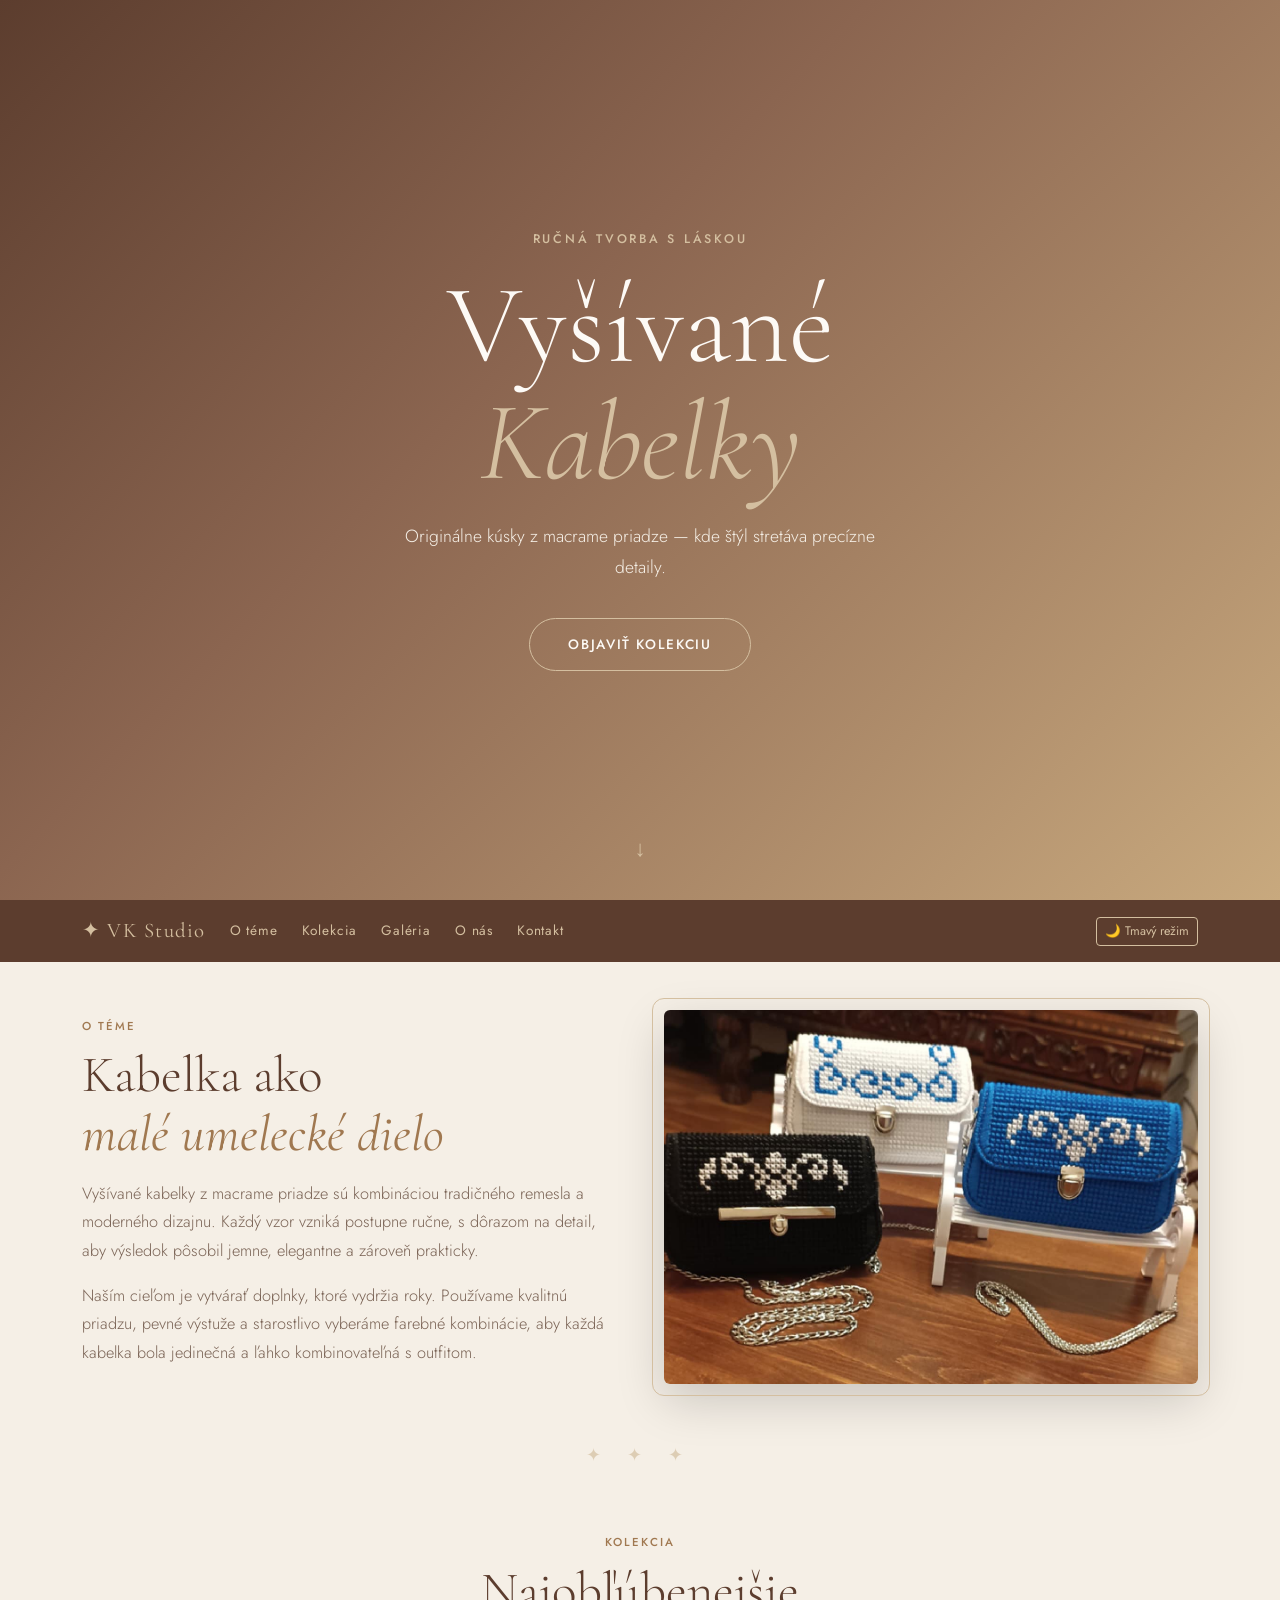
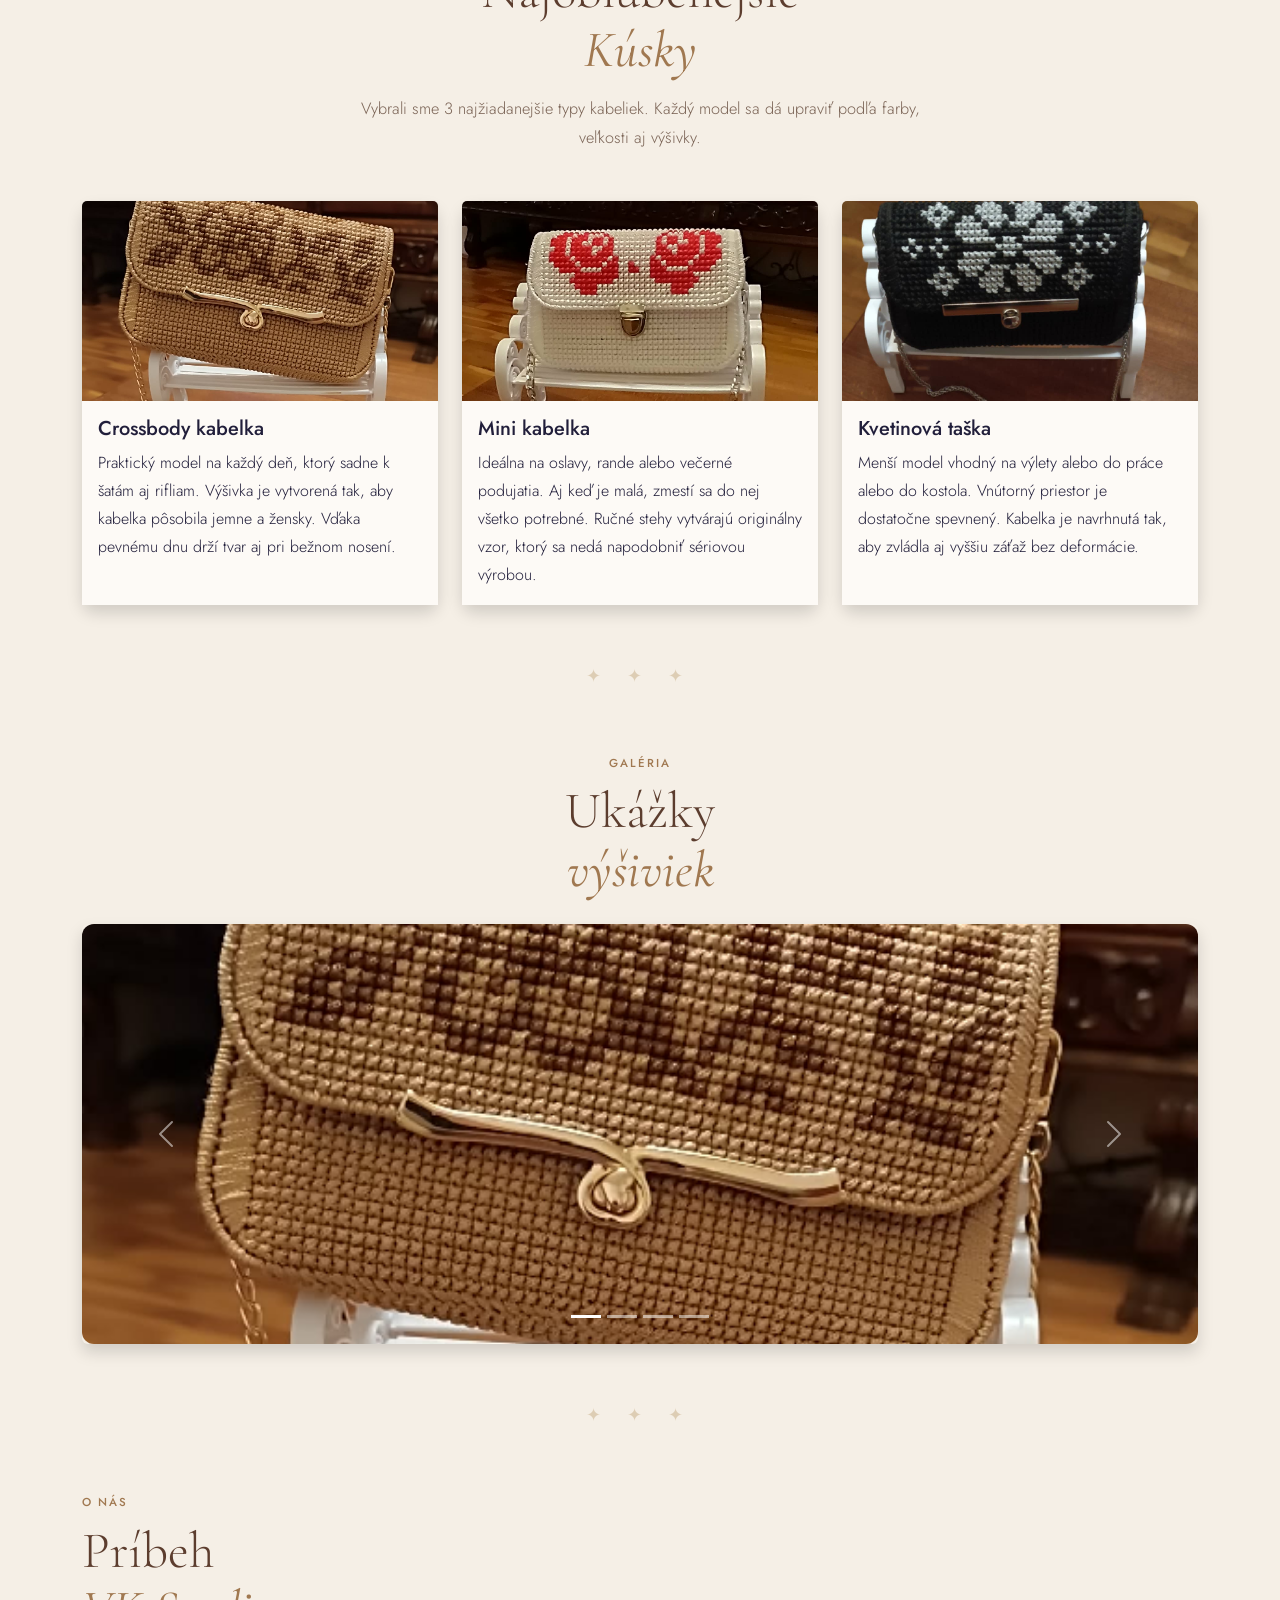
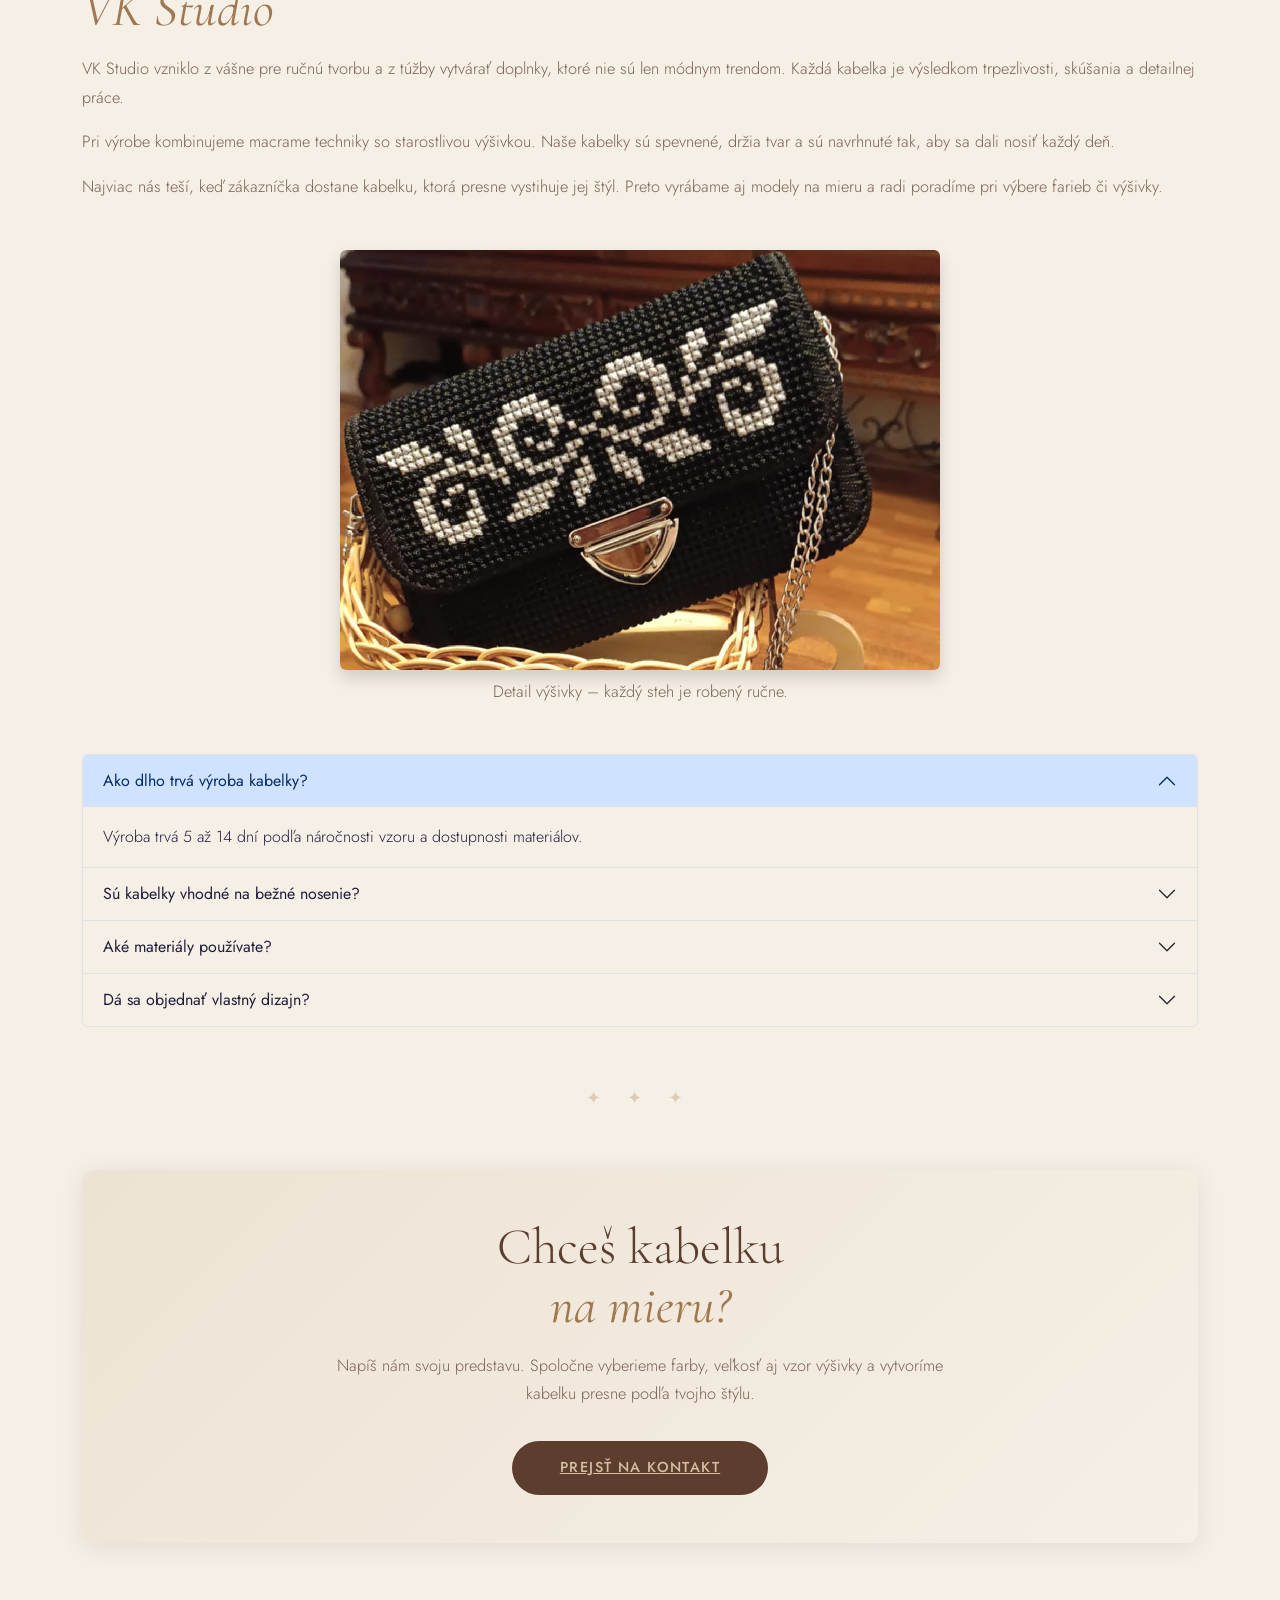
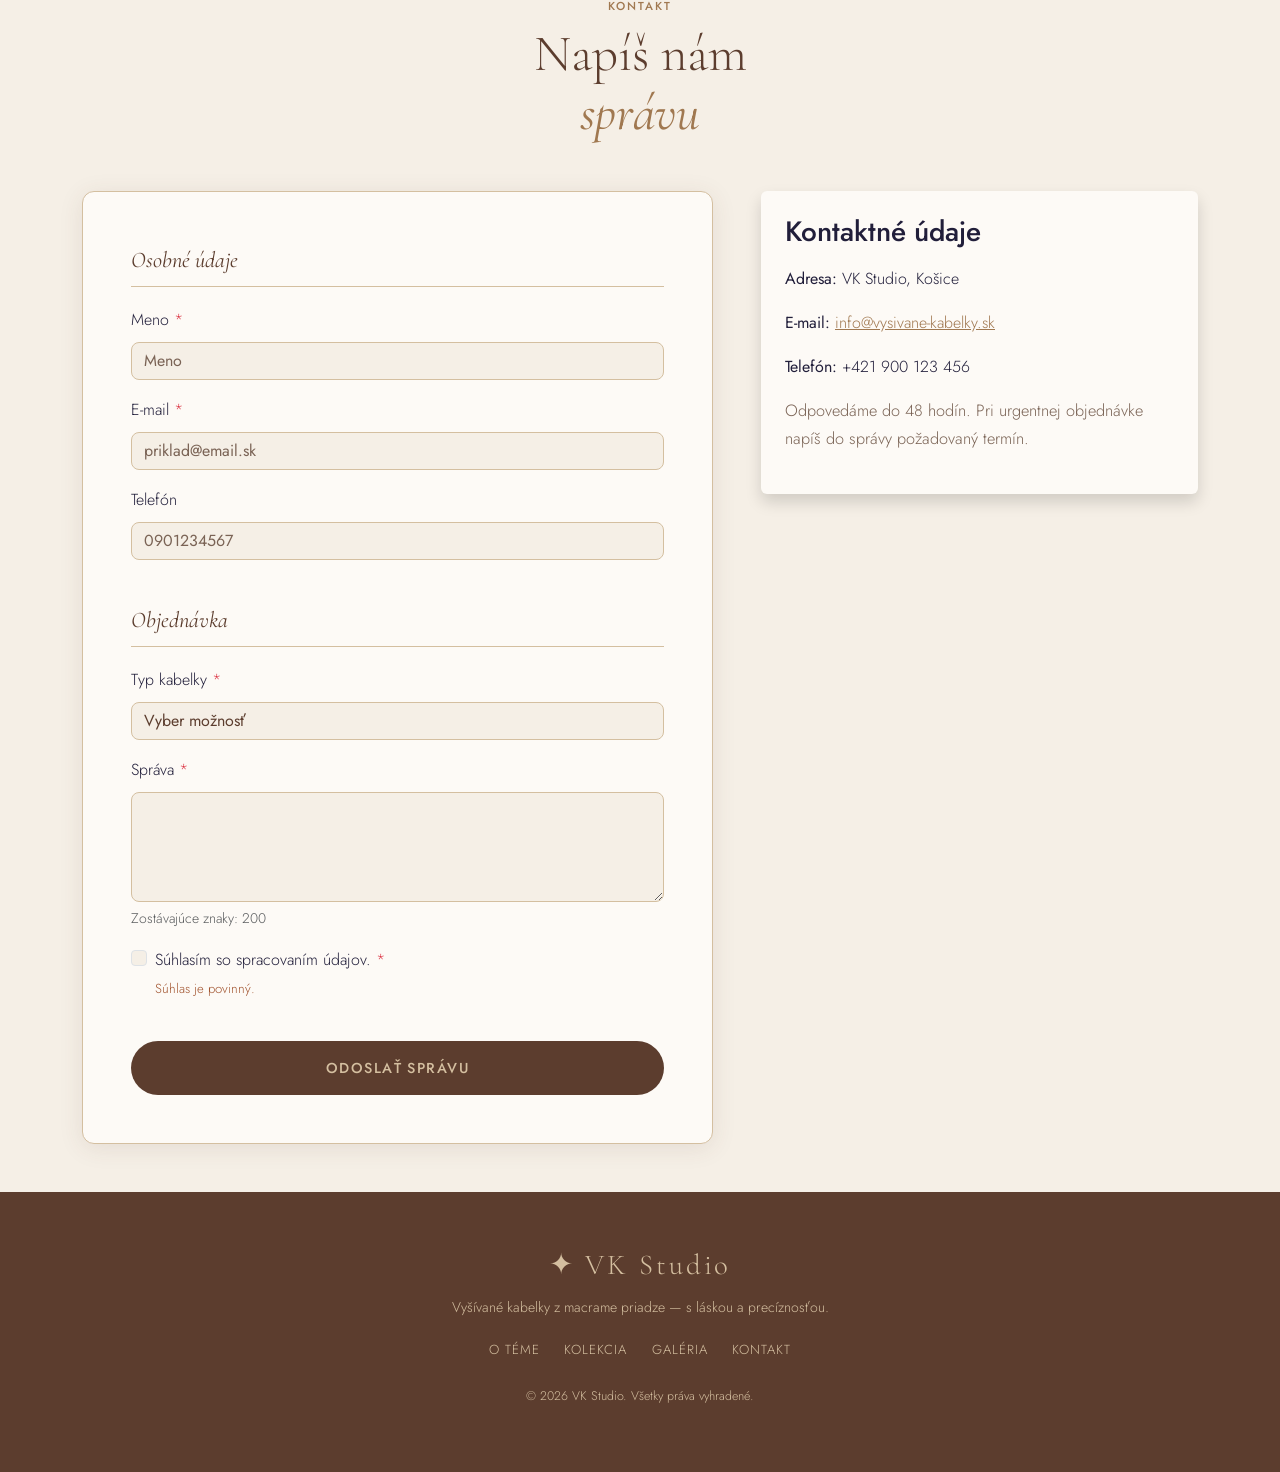
==== commit 922a956b: "Doladenie farieb a textu" ====
--- a/index.html
+++ b/index.html
@@ -20,7 +20,7 @@
       rel="stylesheet"
     />
 
-    <link rel="stylesheet" href="style.css" />
+    <link rel="stylesheet" href="assets/css/style.css" />
   </head>
 
   <body>
@@ -185,10 +185,10 @@
                 />
               </div>
               <div class="card-body">
-                <h5 class="card-title">Shopper taška</h5>
+                <h5 class="card-title">Kvetinová taška</h5>
                 <p class="card-text">
-                  Väčší model vhodný na výlety, nákupy alebo do práce. Vnútorný
-                  priestor je dostatočne široký a spevnený. Kabelka je navrhnutá
+                  Menší model vhodný na výlety alebo do práce alebo do kostola. Vnútorný
+                  priestor je dostatočne spevnený. Kabelka je navrhnutá
                   tak, aby zvládla aj vyššiu záťaž bez deformácie.
                 </p>
               </div>
@@ -448,6 +448,7 @@
                     id="meno"
                     class="form-control custom-input"
                     required
+                    placeholder="Meno"
                     minlength="2"
                   />
                   <span class="invalid-hint">Meno musí mať aspoň 2 znaky.</span>
@@ -462,6 +463,7 @@
                     id="email"
                     class="form-control custom-input"
                     required
+                     placeholder="priklad@email.sk"
                   />
                   <span class="invalid-hint">Zadaj platný e-mail.</span>
                 </div>
@@ -544,7 +546,7 @@
           <div class="col-12 col-lg-5">
             <div class="contact-box shadow p-4 rounded">
               <h3 class="mb-3">Kontaktné údaje</h3>
-              <p><strong>Adresa:</strong> VK Studio, Bratislava</p>
+              <p><strong>Adresa:</strong> VK Studio, Košice</p>
               <p>
                 <strong>E-mail:</strong>
                 <a href="mailto:info@vysivane-kabelky.sk"
@@ -602,6 +604,6 @@
     </footer>
 
     <script src="https://cdn.jsdelivr.net/npm/bootstrap@5.3.3/dist/js/bootstrap.bundle.min.js"></script>
-    <script src="script.js"></script>
+    <script src="assets/js/script.js"></script>
   </body>
 </html>
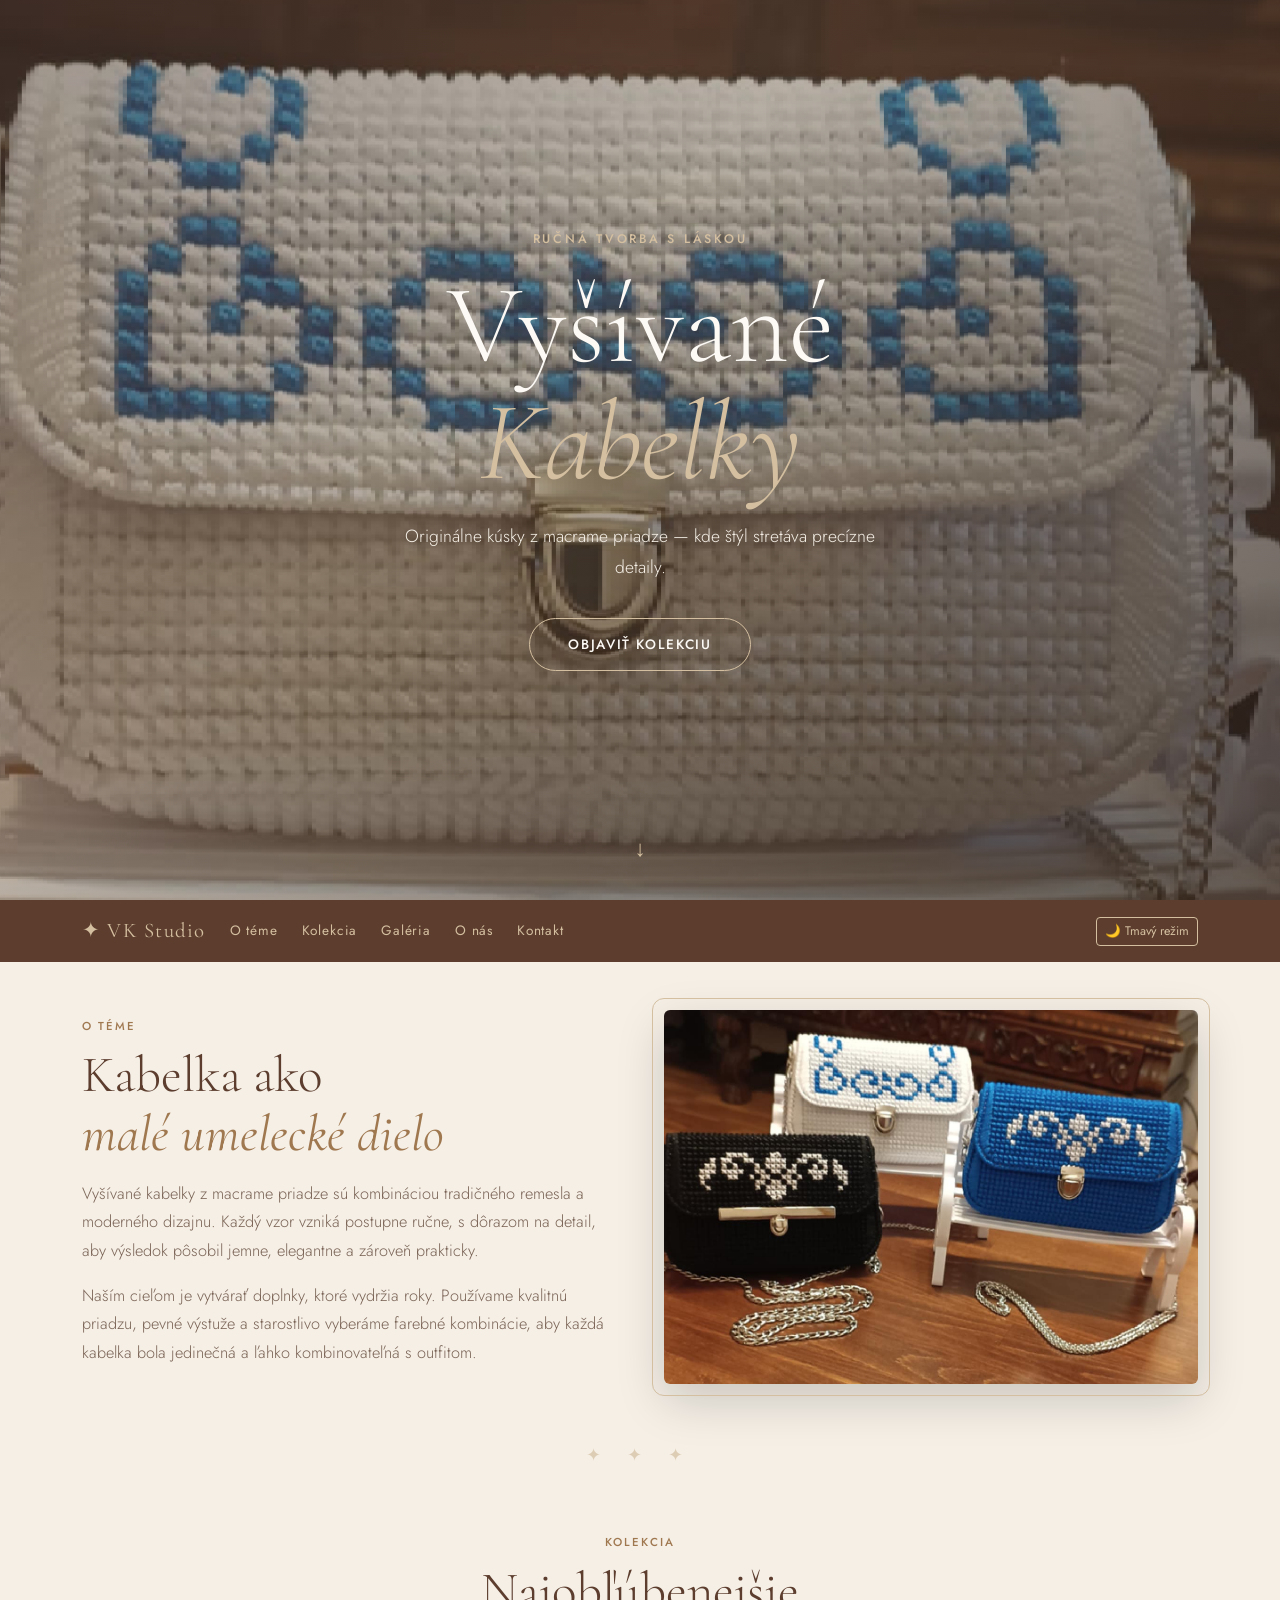
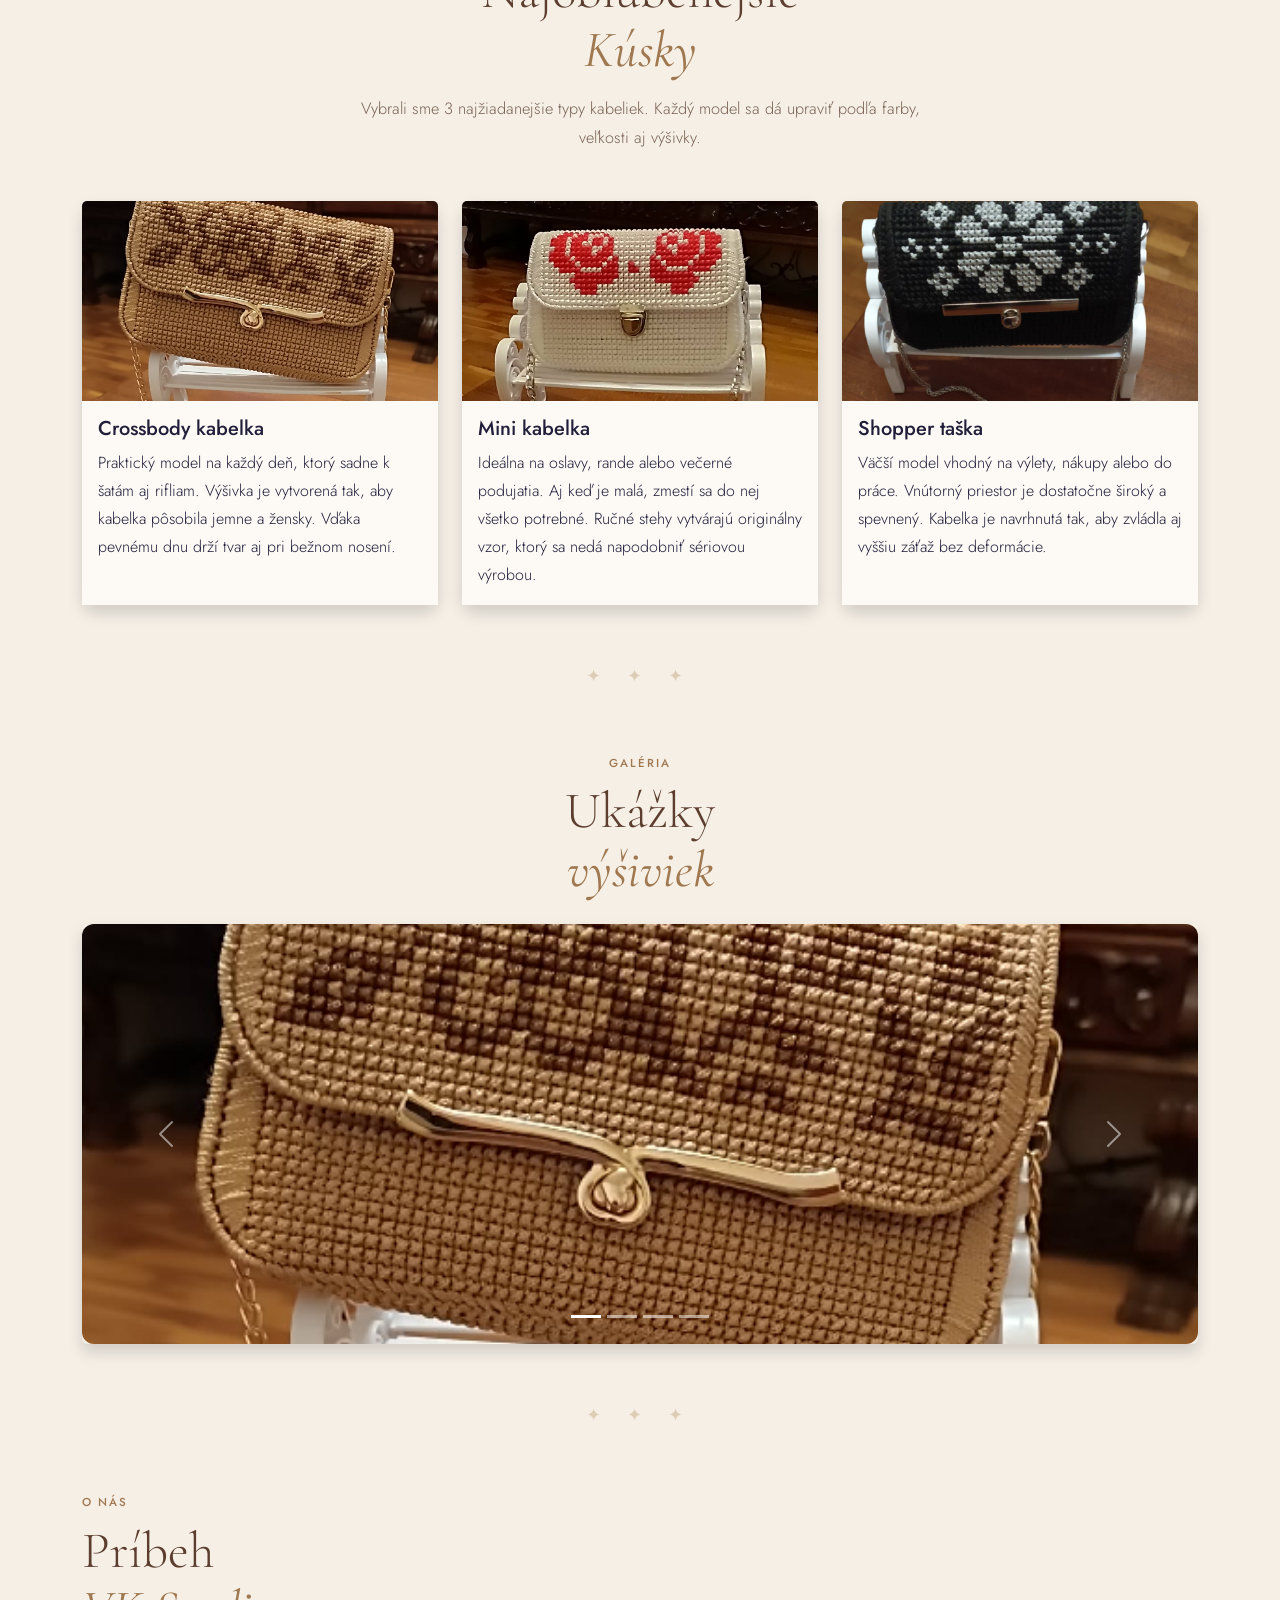
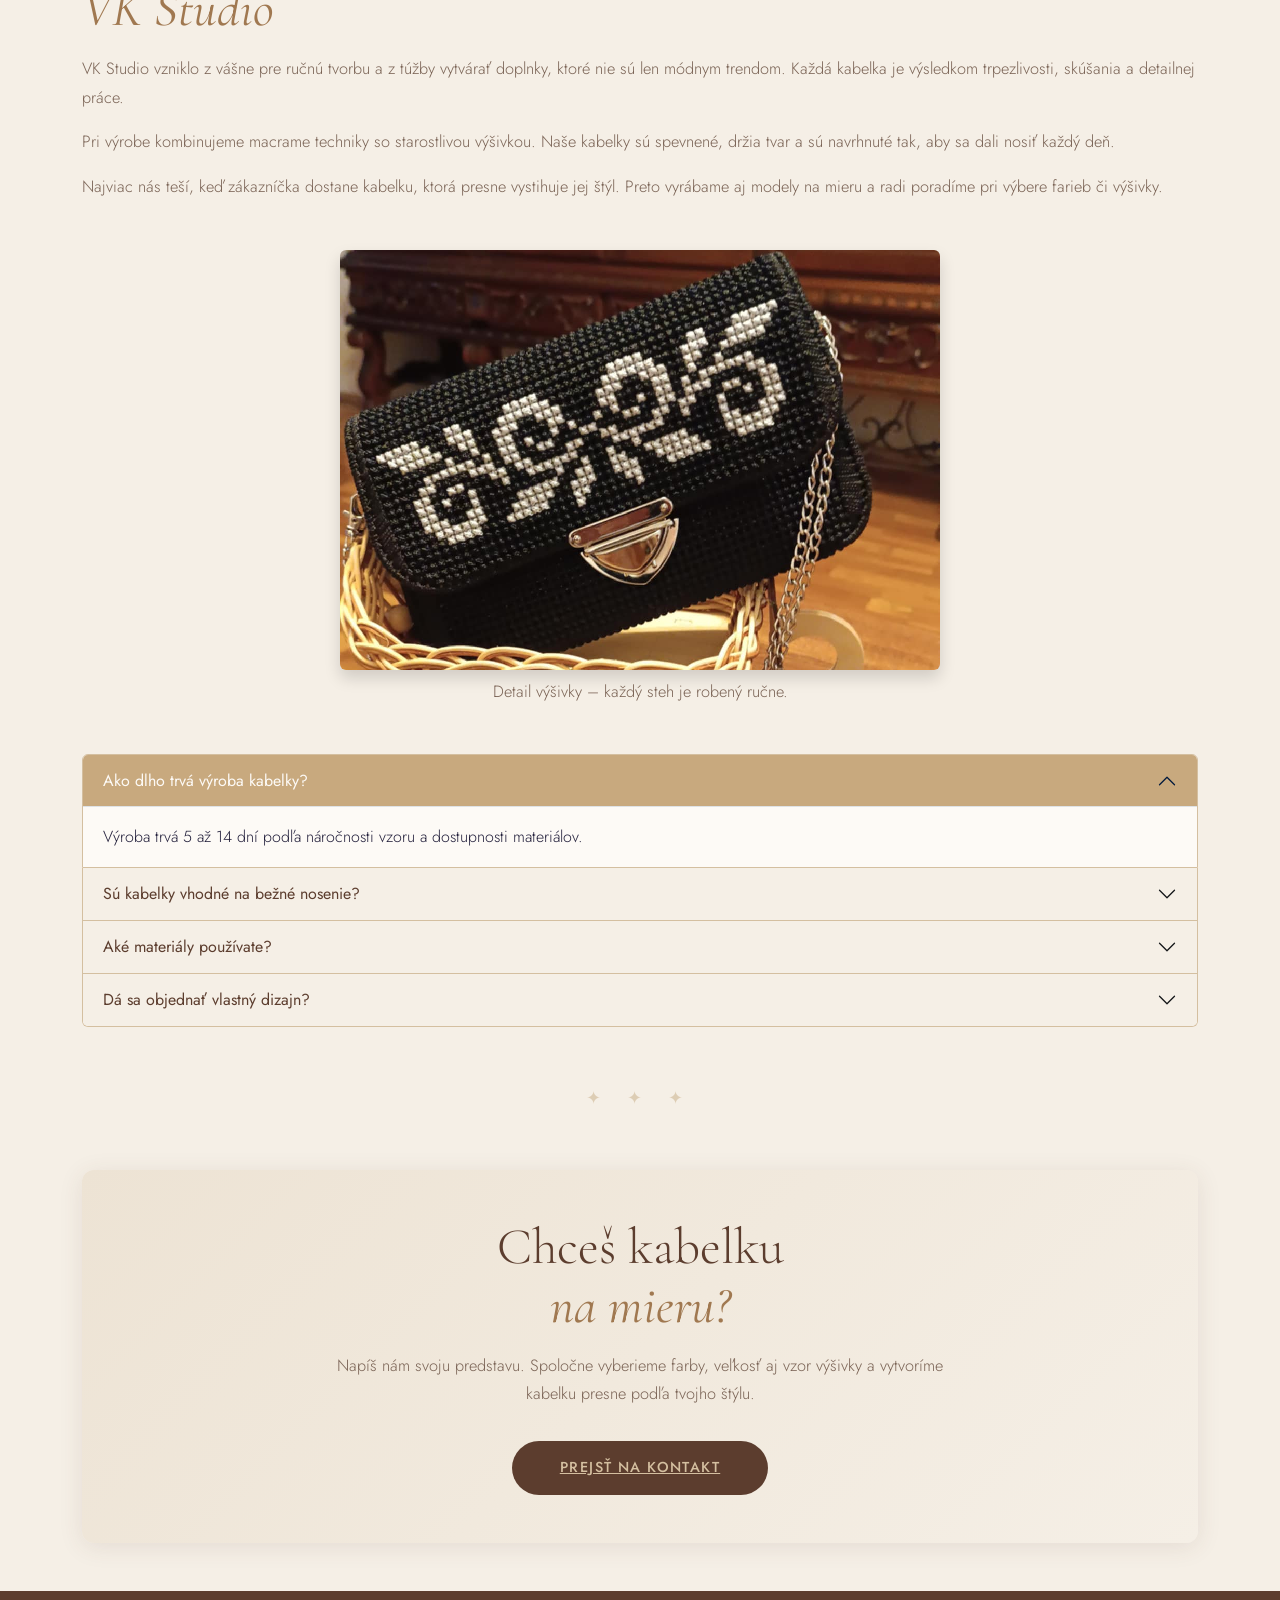
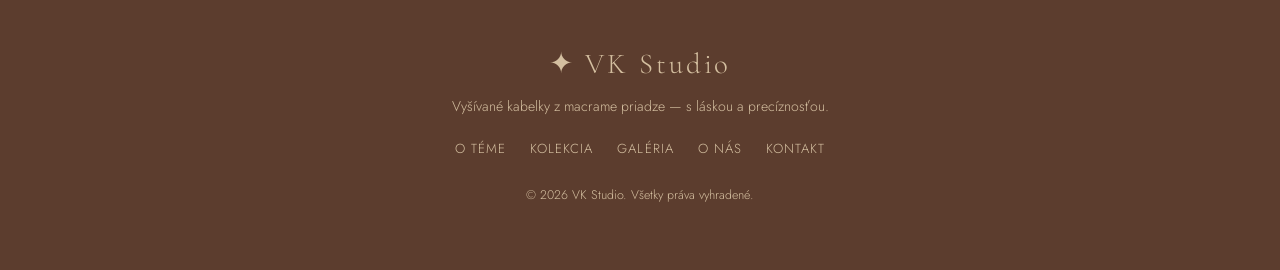
==== commit b2f9badf: "rozdelila som stránku na podstránky, pridala o nás a kontakty+ úprava css, index.html a js" ====
--- a/index.html
+++ b/index.html
@@ -1,609 +1,362 @@
 <!doctype html>
 <html lang="sk">
-  <head>
+
+<head>
     <meta charset="UTF-8" />
     <meta name="viewport" content="width=device-width, initial-scale=1.0" />
-    <meta
-      name="description"
-      content="VK Studio – vyšívané kabelky z macrame priadze. Ručná výroba, originálne kúsky na mieru."
-    />
+    <meta name="description"
+        content="VK Studio – vyšívané kabelky z macrame priadze. Ručná výroba, originálne kúsky na mieru." />
     <title>VK Studio | Vyšívané kabelky</title>
 
-    <link
-      href="https://cdn.jsdelivr.net/npm/bootstrap@5.3.3/dist/css/bootstrap.min.css"
-      rel="stylesheet"
-    />
+    <link href="https://cdn.jsdelivr.net/npm/bootstrap@5.3.3/dist/css/bootstrap.min.css" rel="stylesheet" />
 
     <link rel="preconnect" href="https://fonts.googleapis.com" />
     <link
-      href="https://fonts.googleapis.com/css2?family=Cormorant+Garamond:wght@300;400;600&family=Jost:wght@300;400;500&display=swap"
-      rel="stylesheet"
-    />
+        href="https://fonts.googleapis.com/css2?family=Cormorant+Garamond:wght@300;400;600&family=Jost:wght@300;400;500&display=swap"
+        rel="stylesheet" />
 
     <link rel="stylesheet" href="assets/css/style.css" />
-  </head>
-
-  <body>
+</head>
+
+<body>
     <!-- HERO -->
     <header id="hero">
-      <div class="hero-overlay">
-        <div class="hero-content">
-          <p class="hero-eyebrow">Ručná tvorba s láskou</p>
-          <h1 class="hero-title">Vyšívané<br /><em>Kabelky</em></h1>
-          <p class="hero-sub">
-            Originálne kúsky z macrame priadze — kde štýl stretáva precízne
-            detaily.
-          </p>
-          <a href="#kolekcia" class="btn-hero">Objaviť kolekciu</a>
+        <div class="hero-overlay">
+            <div class="hero-content">
+                <p class="hero-eyebrow">Ručná tvorba s láskou</p>
+                <h1 class="hero-title">Vyšívané<br /><em>Kabelky</em></h1>
+                <p class="hero-sub">
+                    Originálne kúsky z macrame priadze — kde štýl stretáva precízne
+                    detaily.
+                </p>
+                <a href="#kolekcia" class="btn-hero">Objaviť kolekciu</a>
+            </div>
         </div>
-      </div>
-      <div class="hero-scroll-hint">↓</div>
+        <div class="hero-scroll-hint">↓</div>
     </header>
 
     <!-- NAVBAR -->
     <nav class="navbar navbar-expand-lg sticky-top" id="hlavna-nav">
-      <div class="container">
-        <a class="navbar-brand" href="#">✦ VK Studio</a>
-
-        <button
-          class="navbar-toggler"
-          type="button"
-          data-bs-toggle="collapse"
-          data-bs-target="#mainNav"
-        >
-          <span class="navbar-toggler-icon"></span>
-        </button>
-
-        <div class="collapse navbar-collapse" id="mainNav">
-          <ul class="navbar-nav gap-2 me-auto">
-            <li class="nav-item">
-              <a class="nav-link" href="#o-teme">O téme</a>
-            </li>
-            <li class="nav-item">
-              <a class="nav-link" href="#kolekcia">Kolekcia</a>
-            </li>
-            <li class="nav-item">
-              <a class="nav-link" href="#galeria">Galéria</a>
-            </li>
-            <li class="nav-item">
-              <a class="nav-link" href="#o-nas">O nás</a>
-            </li>
-            <li class="nav-item">
-              <a class="nav-link" href="#kontakt">Kontakt</a>
-            </li>
-          </ul>
-
-          <button
-            id="dark-mode-btn"
-            class="btn btn-outline-secondary btn-sm ms-3"
-          >
-            🌙 Tmavý režim
-          </button>
+        <div class="container">
+            <a class="navbar-brand" href="#">✦ VK Studio</a>
+
+            <button class="navbar-toggler" type="button" data-bs-toggle="collapse" data-bs-target="#mainNav">
+                <span class="navbar-toggler-icon"></span>
+            </button>
+
+            <div class="collapse navbar-collapse" id="mainNav">
+                <ul class="navbar-nav gap-2 me-auto">
+                    <li class="nav-item">
+                        <a class="nav-link" href="#o-teme">O téme</a>
+                    </li>
+                    <li class="nav-item">
+                        <a class="nav-link" href="#kolekcia">Kolekcia</a>
+                    </li>
+                    <li class="nav-item">
+                        <a class="nav-link" href="#galeria">Galéria</a>
+                    </li>
+                    <li class="nav-item">
+                        <a class="nav-link" href="subpages/o-nas.html">O nás</a>
+                    </li>
+                    <li class="nav-item">
+                        <a class="nav-link" href="subpages/kontakt.html">Kontakt</a>
+                    </li>
+                </ul>
+
+                <button id="dark-mode-btn" class="btn btn-outline-secondary btn-sm ms-3">
+                    🌙 Tmavý režim
+                </button>
+            </div>
         </div>
-      </div>
     </nav>
 
     <main class="container my-5">
-      <!-- O TÉME -->
-      <section id="o-teme" class="mb-5 section-fade">
-        <div class="row align-items-center g-5">
-          <div class="col-12 col-md-6">
-            <span class="section-tag">O téme</span>
-            <h2 class="section-title">
-              Kabelka ako<br /><em>malé umelecké dielo</em>
-            </h2>
+        <!-- O TÉME -->
+        <section id="o-teme" class="mb-5 section-fade">
+            <div class="row align-items-center g-5">
+                <div class="col-12 col-md-6">
+                    <span class="section-tag">O téme</span>
+                    <h2 class="section-title">
+                        Kabelka ako<br /><em>malé umelecké dielo</em>
+                    </h2>
+
+                    <p class="section-text">
+                        Vyšívané kabelky z macrame priadze sú kombináciou tradičného
+                        remesla a moderného dizajnu. Každý vzor vzniká postupne ručne, s
+                        dôrazom na detail, aby výsledok pôsobil jemne, elegantne a zároveň
+                        prakticky.
+                    </p>
+
+                    <p class="section-text">
+                        Naším cieľom je vytvárať doplnky, ktoré vydržia roky. Používame
+                        kvalitnú priadzu, pevné výstuže a starostlivo vyberáme farebné
+                        kombinácie, aby každá kabelka bola jedinečná a ľahko kombinovateľná
+                        s outfitom.
+                    </p>
+                </div>
+
+                <div class="col-12 col-md-6 text-center">
+                    <div class="img-frame">
+                        <img src="assets/images/Kabelka7.png" alt="Ručne vyrábaná kabelka v ateliéri"
+                            class="img-fluid rounded shadow-lg"
+                            onerror="this.src='https://images.unsplash.com/photo-1520975958225-72b2e0c7d43b?w=900&q=80';" />
+                    </div>
+                </div>
+            </div>
+        </section>
+
+        <div class="ornament-separator">✦ ✦ ✦</div>
+
+        <!-- KARTY -->
+        <section id="kolekcia" class="mb-5 section-fade">
+            <div class="text-center mb-5">
+                <span class="section-tag">Kolekcia</span>
+                <h2 class="section-title">Najobľúbenejšie<br /><em>Kúsky</em></h2>
+                <p class="section-text mx-auto" style="max-width: 600px">
+                    Vybrali sme 3 najžiadanejšie typy kabeliek. Každý model sa dá upraviť
+                    podľa farby, veľkosti aj výšivky.
+                </p>
+            </div>
+
+            <div class="row g-4">
+                <div class="col-12 col-md-6 col-lg-4">
+                    <div class="card custom-card shadow h-100">
+                        <div class="ratio ratio-16x9">
+                            <img src="assets/images/kabelka1.png" class="card-img-top object-fit-cover"
+                                alt="Crossbody kabelka" />
+                        </div>
+                        <div class="card-body">
+                            <h5 class="card-title">Crossbody kabelka</h5>
+                            <p class="card-text">
+                                Praktický model na každý deň, ktorý sadne k šatám aj rifliam.
+                                Výšivka je vytvorená tak, aby kabelka pôsobila jemne a žensky.
+                                Vďaka pevnému dnu drží tvar aj pri bežnom nosení.
+                            </p>
+                        </div>
+                    </div>
+                </div>
+
+                <div class="col-12 col-md-6 col-lg-4">
+                    <div class="card custom-card shadow h-100">
+                        <div class="ratio ratio-16x9">
+                            <img src="assets/images/kabelka2.png" class="card-img-top object-fit-cover"
+                                alt="Mini kabelka s výšivkou" />
+                        </div>
+                        <div class="card-body">
+                            <h5 class="card-title">Mini kabelka</h5>
+                            <p class="card-text">
+                                Ideálna na oslavy, rande alebo večerné podujatia. Aj keď je
+                                malá, zmestí sa do nej všetko potrebné. Ručné stehy vytvárajú
+                                originálny vzor, ktorý sa nedá napodobniť sériovou výrobou.
+                            </p>
+                        </div>
+                    </div>
+                </div>
+
+                <div class="col-12 col-md-6 col-lg-4">
+                    <div class="card custom-card shadow h-100">
+                        <div class="ratio ratio-16x9">
+                            <img src="assets/images/kabelka3.png" class="card-img-top object-fit-cover"
+                                alt="Shopper kabelka" />
+                        </div>
+                        <div class="card-body">
+                            <h5 class="card-title">Shopper taška</h5>
+                            <p class="card-text">
+                                Väčší model vhodný na výlety, nákupy alebo do práce. Vnútorný
+                                priestor je dostatočne široký a spevnený. Kabelka je navrhnutá
+                                tak, aby zvládla aj vyššiu záťaž bez deformácie.
+                            </p>
+                        </div>
+                    </div>
+                </div>
+            </div>
+        </section>
+
+        <div class="ornament-separator">✦ ✦ ✦</div>
+
+        <!-- CAROUSEL -->
+        <section id="galeria" class="mb-5 section-fade">
+            <div class="text-center mb-4">
+                <span class="section-tag">Galéria</span>
+                <h2 class="section-title">Ukážky<br /><em>výšiviek</em></h2>
+            </div>
+
+            <div id="galeriaCarousel" class="carousel slide shadow rounded" data-bs-ride="carousel">
+                <div class="carousel-indicators">
+                    <button type="button" data-bs-target="#galeriaCarousel" data-bs-slide-to="0"
+                        class="active"></button>
+                    <button type="button" data-bs-target="#galeriaCarousel" data-bs-slide-to="1"></button>
+                    <button type="button" data-bs-target="#galeriaCarousel" data-bs-slide-to="2"></button>
+                    <button type="button" data-bs-target="#galeriaCarousel" data-bs-slide-to="3"></button>
+                </div>
+
+                <div class="carousel-inner rounded">
+                    <div class="carousel-item active">
+                        <img src="assets/images/kabelka1.png" class="d-block w-100" alt="Vyšívaná kabelka detail 1" />
+                    </div>
+
+                    <div class="carousel-item">
+                        <img src="assets/images/kabelka2.png" class="d-block w-100" alt="Vyšívaná kabelka detail 2" />
+                    </div>
+
+                    <div class="carousel-item">
+                        <img src="assets/images/kabelka3.png" class="d-block w-100" alt="Vyšívaná kabelka detail 3" />
+                    </div>
+
+                    <div class="carousel-item">
+                        <img src="assets/images/Kabelka6.png" class="d-block w-100" alt="Vyšívaná kabelka detail 4" />
+                    </div>
+                </div>
+
+                <button class="carousel-control-prev" type="button" data-bs-target="#galeriaCarousel"
+                    data-bs-slide="prev">
+                    <span class="carousel-control-prev-icon"></span>
+                    <span class="visually-hidden">Predchádzajúce</span>
+                </button>
+
+                <button class="carousel-control-next" type="button" data-bs-target="#galeriaCarousel"
+                    data-bs-slide="next">
+                    <span class="carousel-control-next-icon"></span>
+                    <span class="visually-hidden">Ďalšie</span>
+                </button>
+            </div>
+        </section>
+
+        <div class="ornament-separator">✦ ✦ ✦</div>
+
+        <!-- O NÁS -->
+        <section id="o-nas" class="mb-5 section-fade">
+            <span class="section-tag">O nás</span>
+            <h2 class="section-title">Príbeh<br /><em>VK Studio</em></h2>
 
             <p class="section-text">
-              Vyšívané kabelky z macrame priadze sú kombináciou tradičného
-              remesla a moderného dizajnu. Každý vzor vzniká postupne ručne, s
-              dôrazom na detail, aby výsledok pôsobil jemne, elegantne a zároveň
-              prakticky.
+                VK Studio vzniklo z vášne pre ručnú tvorbu a z túžby vytvárať doplnky,
+                ktoré nie sú len módnym trendom. Každá kabelka je výsledkom trpezlivosti,
+                skúšania a detailnej práce.
             </p>
 
             <p class="section-text">
-              Naším cieľom je vytvárať doplnky, ktoré vydržia roky. Používame
-              kvalitnú priadzu, pevné výstuže a starostlivo vyberáme farebné
-              kombinácie, aby každá kabelka bola jedinečná a ľahko kombinovateľná
-              s outfitom.
-            </p>
-          </div>
-
-          <div class="col-12 col-md-6 text-center">
-            <div class="img-frame">
-              <img
-                src="assets/images/Kabelka7.png"
-                alt="Ručne vyrábaná kabelka v ateliéri"
-                class="img-fluid rounded shadow-lg"
-                onerror="this.src='https://images.unsplash.com/photo-1520975958225-72b2e0c7d43b?w=900&q=80';"
-              />
-            </div>
-          </div>
-        </div>
-      </section>
-
-      <div class="ornament-separator">✦ ✦ ✦</div>
-
-      <!-- KARTY -->
-      <section id="kolekcia" class="mb-5 section-fade">
-        <div class="text-center mb-5">
-          <span class="section-tag">Kolekcia</span>
-          <h2 class="section-title">Najobľúbenejšie<br /><em>Kúsky</em></h2>
-          <p class="section-text mx-auto" style="max-width: 600px">
-            Vybrali sme 3 najžiadanejšie typy kabeliek. Každý model sa dá upraviť
-            podľa farby, veľkosti aj výšivky.
-          </p>
-        </div>
-
-        <div class="row g-4">
-          <div class="col-12 col-md-6 col-lg-4">
-            <div class="card custom-card shadow h-100">
-              <div class="ratio ratio-16x9">
-                <img
-                  src="assets/images/kabelka1.png"
-                  class="card-img-top object-fit-cover"
-                  alt="Crossbody kabelka"
-                />
-              </div>
-              <div class="card-body">
-                <h5 class="card-title">Crossbody kabelka</h5>
-                <p class="card-text">
-                  Praktický model na každý deň, ktorý sadne k šatám aj rifliam.
-                  Výšivka je vytvorená tak, aby kabelka pôsobila jemne a žensky.
-                  Vďaka pevnému dnu drží tvar aj pri bežnom nosení.
-                </p>
-              </div>
-            </div>
-          </div>
-
-          <div class="col-12 col-md-6 col-lg-4">
-            <div class="card custom-card shadow h-100">
-              <div class="ratio ratio-16x9">
-                <img
-                  src="assets/images/kabelka2.png"
-                  class="card-img-top object-fit-cover"
-                  alt="Mini kabelka s výšivkou"
-                />
-              </div>
-              <div class="card-body">
-                <h5 class="card-title">Mini kabelka</h5>
-                <p class="card-text">
-                  Ideálna na oslavy, rande alebo večerné podujatia. Aj keď je
-                  malá, zmestí sa do nej všetko potrebné. Ručné stehy vytvárajú
-                  originálny vzor, ktorý sa nedá napodobniť sériovou výrobou.
-                </p>
-              </div>
-            </div>
-          </div>
-
-          <div class="col-12 col-md-6 col-lg-4">
-            <div class="card custom-card shadow h-100">
-              <div class="ratio ratio-16x9">
-                <img
-                  src="assets/images/kabelka3.png"
-                  class="card-img-top object-fit-cover"
-                  alt="Shopper kabelka"
-                />
-              </div>
-              <div class="card-body">
-                <h5 class="card-title">Kvetinová taška</h5>
-                <p class="card-text">
-                  Menší model vhodný na výlety alebo do práce alebo do kostola. Vnútorný
-                  priestor je dostatočne spevnený. Kabelka je navrhnutá
-                  tak, aby zvládla aj vyššiu záťaž bez deformácie.
-                </p>
-              </div>
-            </div>
-          </div>
-        </div>
-      </section>
-
-      <div class="ornament-separator">✦ ✦ ✦</div>
-
-      <!-- CAROUSEL -->
-      <section id="galeria" class="mb-5 section-fade">
-        <div class="text-center mb-4">
-          <span class="section-tag">Galéria</span>
-          <h2 class="section-title">Ukážky<br /><em>výšiviek</em></h2>
-        </div>
-
-        <div
-          id="galeriaCarousel"
-          class="carousel slide shadow rounded"
-          data-bs-ride="carousel"
-        >
-          <div class="carousel-indicators">
-            <button
-              type="button"
-              data-bs-target="#galeriaCarousel"
-              data-bs-slide-to="0"
-              class="active"
-            ></button>
-            <button
-              type="button"
-              data-bs-target="#galeriaCarousel"
-              data-bs-slide-to="1"
-            ></button>
-            <button
-              type="button"
-              data-bs-target="#galeriaCarousel"
-              data-bs-slide-to="2"
-            ></button>
-            <button
-              type="button"
-              data-bs-target="#galeriaCarousel"
-              data-bs-slide-to="3"
-            ></button>
-          </div>
-
-          <div class="carousel-inner rounded">
-            <div class="carousel-item active">
-              <img
-                src="assets/images/kabelka1.png"
-                class="d-block w-100"
-                alt="Vyšívaná kabelka detail 1"
-              />
-            </div>
-
-            <div class="carousel-item">
-              <img
-                src="assets/images/kabelka2.png"
-                class="d-block w-100"
-                alt="Vyšívaná kabelka detail 2"
-              />
-            </div>
-
-            <div class="carousel-item">
-              <img
-                src="assets/images/kabelka3.png"
-                class="d-block w-100"
-                alt="Vyšívaná kabelka detail 3"
-              />
-            </div>
-
-            <div class="carousel-item">
-              <img
-                src="assets/images/Kabelka6.png"
-                class="d-block w-100"
-                alt="Vyšívaná kabelka detail 4"
-              />
-            </div>
-          </div>
-
-          <button
-            class="carousel-control-prev"
-            type="button"
-            data-bs-target="#galeriaCarousel"
-            data-bs-slide="prev"
-          >
-            <span class="carousel-control-prev-icon"></span>
-            <span class="visually-hidden">Predchádzajúce</span>
-          </button>
-
-          <button
-            class="carousel-control-next"
-            type="button"
-            data-bs-target="#galeriaCarousel"
-            data-bs-slide="next"
-          >
-            <span class="carousel-control-next-icon"></span>
-            <span class="visually-hidden">Ďalšie</span>
-          </button>
-        </div>
-      </section>
-
-      <div class="ornament-separator">✦ ✦ ✦</div>
-
-      <!-- O NÁS -->
-      <section id="o-nas" class="mb-5 section-fade">
-        <span class="section-tag">O nás</span>
-        <h2 class="section-title">Príbeh<br /><em>VK Studio</em></h2>
-
-        <p class="section-text">
-          VK Studio vzniklo z vášne pre ručnú tvorbu a z túžby vytvárať doplnky,
-          ktoré nie sú len módnym trendom. Každá kabelka je výsledkom trpezlivosti,
-          skúšania a detailnej práce.
-        </p>
-
-        <p class="section-text">
-          Pri výrobe kombinujeme macrame techniky so starostlivou výšivkou. Naše
-          kabelky sú spevnené, držia tvar a sú navrhnuté tak, aby sa dali nosiť
-          každý deň.
-        </p>
-
-        <p class="section-text">
-          Najviac nás teší, keď zákazníčka dostane kabelku, ktorá presne vystihuje
-          jej štýl. Preto vyrábame aj modely na mieru a radi poradíme pri výbere
-          farieb či výšivky.
-        </p>
-
-        <figure class="my-5 text-center">
-          <img
-            src="assets/images/Kabelka5.png"
-            class="img-fluid rounded shadow"
-            alt="Detail ručnej výšivky na kabelke"
-            style="max-width: 650px"
-          />
-          <figcaption class="mt-2 section-text">
-            Detail výšivky – každý steh je robený ručne.
-          </figcaption>
-        </figure>
-
-        <!-- ACCORDION -->
-        <div class="accordion mt-4" id="faqAccordion">
-          <div class="accordion-item">
-            <h2 class="accordion-header">
-              <button
-                class="accordion-button"
-                type="button"
-                data-bs-toggle="collapse"
-                data-bs-target="#faq1"
-              >
-                Ako dlho trvá výroba kabelky?
-              </button>
-            </h2>
-            <div id="faq1" class="accordion-collapse collapse show">
-              <div class="accordion-body">
-                Výroba trvá 5 až 14 dní podľa náročnosti vzoru a dostupnosti
-                materiálov.
-              </div>
-            </div>
-          </div>
-
-          <div class="accordion-item">
-            <h2 class="accordion-header">
-              <button
-                class="accordion-button collapsed"
-                type="button"
-                data-bs-toggle="collapse"
-                data-bs-target="#faq2"
-              >
-                Sú kabelky vhodné na bežné nosenie?
-              </button>
-            </h2>
-            <div id="faq2" class="accordion-collapse collapse">
-              <div class="accordion-body">
-                Áno, kabelky sú spevnené a majú pevné dno. Sú navrhnuté na každodenné
-                používanie.
-              </div>
-            </div>
-          </div>
-
-          <div class="accordion-item">
-            <h2 class="accordion-header">
-              <button
-                class="accordion-button collapsed"
-                type="button"
-                data-bs-toggle="collapse"
-                data-bs-target="#faq3"
-              >
-                Aké materiály používate?
-              </button>
-            </h2>
-            <div id="faq3" class="accordion-collapse collapse">
-              <div class="accordion-body">
-                Používame macrame priadzu, podšívky a kvalitné kovové komponenty.
-                Výšivky sú robené ručne bez strojovej výroby.
-              </div>
-            </div>
-          </div>
-
-          <div class="accordion-item">
-            <h2 class="accordion-header">
-              <button
-                class="accordion-button collapsed"
-                type="button"
-                data-bs-toggle="collapse"
-                data-bs-target="#faq4"
-              >
-                Dá sa objednať vlastný dizajn?
-              </button>
-            </h2>
-            <div id="faq4" class="accordion-collapse collapse">
-              <div class="accordion-body">
-                Áno, stačí nám napísať predstavu alebo poslať inšpiráciu a kabelku
-                vyrobíme na mieru.
-              </div>
-            </div>
-          </div>
-        </div>
-      </section>
-
-      <div class="ornament-separator">✦ ✦ ✦</div>
-
-      <!-- CTA -->
-      <section class="cta-section section-fade text-center mb-5">
-        <h2 class="section-title">Chceš kabelku<br /><em>na mieru?</em></h2>
-        <p class="section-text mx-auto" style="max-width: 650px">
-          Napíš nám svoju predstavu. Spoločne vyberieme farby, veľkosť aj vzor
-          výšivky a vytvoríme kabelku presne podľa tvojho štýlu.
-        </p>
-
-        <a href="#kontakt" class="btn-submit mt-3">Prejsť na kontakt</a>
-      </section>
-
-      <!-- KONTAKT -->
-      <section id="kontakt" class="section-fade mb-5">
-        <div class="text-center mb-5">
-          <span class="section-tag">Kontakt</span>
-          <h2 class="section-title">Napíš nám<br /><em>správu</em></h2>
-        </div>
-
-        <div class="row g-5">
-          <!-- FORM -->
-          <div class="col-12 col-lg-7">
-            <form
-              id="kontakt-formular"
-              class="formular-wrap p-4 p-md-5 border rounded"
-              novalidate
-            >
-              <fieldset class="mb-4">
-                <legend class="fieldset-legend">Osobné údaje</legend>
-
-                <div class="mb-3">
-                  <label for="meno" class="form-label"
-                    >Meno <span class="text-danger">*</span></label
-                  >
-                  <input
-                    type="text"
-                    id="meno"
-                    class="form-control custom-input"
-                    required
-                    placeholder="Meno"
-                    minlength="2"
-                  />
-                  <span class="invalid-hint">Meno musí mať aspoň 2 znaky.</span>
-                </div>
-
-                <div class="mb-3">
-                  <label for="email" class="form-label"
-                    >E-mail <span class="text-danger">*</span></label
-                  >
-                  <input
-                    type="email"
-                    id="email"
-                    class="form-control custom-input"
-                    required
-                     placeholder="priklad@email.sk"
-                  />
-                  <span class="invalid-hint">Zadaj platný e-mail.</span>
-                </div>
-
-                <div class="mb-3">
-                  <label for="telefon" class="form-label">Telefón</label>
-                  <input
-                    type="tel"
-                    id="telefon"
-                    class="form-control custom-input"
-                    pattern="[0-9]{9,10}"
-                    placeholder="0901234567"
-                  />
-                  <span class="invalid-hint"
-                    >Telefón musí mať 9–10 číslic.</span
-                  >
-                </div>
-              </fieldset>
-
-              <fieldset class="mb-4">
-                <legend class="fieldset-legend">Objednávka</legend>
-
-                <div class="mb-3">
-                  <label for="typ" class="form-label"
-                    >Typ kabelky <span class="text-danger">*</span></label
-                  >
-                  <select id="typ" class="form-select custom-input" required>
-                    <option value="">Vyber možnosť</option>
-                    <option value="crossbody">Crossbody</option>
-                    <option value="mini">Mini kabelka</option>
-                    <option value="shopper">Shopper</option>
-                  </select>
-                  <span class="invalid-hint">Vyber typ kabelky.</span>
-                </div>
-
-                <div class="mb-3">
-                  <label for="sprava" class="form-label"
-                    >Správa <span class="text-danger">*</span></label
-                  >
-                  <textarea
-                    id="sprava"
-                    class="form-control custom-input"
-                    rows="4"
-                    maxlength="200"
-                    minlength="10"
-                    required
-                  ></textarea>
-
-                  <div class="form-text">
-                    Zostávajúce znaky: <span id="pocitadlo-znakov">200</span>
-                  </div>
-
-                  <span class="invalid-hint"
-                    >Správa musí mať aspoň 10 znakov.</span
-                  >
-                </div>
-
-                <div class="mb-3 form-check">
-                  <input
-                    type="checkbox"
-                    id="suhlas"
-                    class="form-check-input"
-                    required
-                  />
-                  <label class="form-check-label" for="suhlas">
-                    Súhlasím so spracovaním údajov.
-                    <span class="text-danger">*</span>
-                  </label>
-                  <span class="invalid-hint d-block">Súhlas je povinný.</span>
-                </div>
-              </fieldset>
-
-              <button type="submit" class="btn-submit w-100">
-                Odoslať správu
-              </button>
-            </form>
-          </div>
-
-          <!-- CONTACT INFO -->
-          <div class="col-12 col-lg-5">
-            <div class="contact-box shadow p-4 rounded">
-              <h3 class="mb-3">Kontaktné údaje</h3>
-              <p><strong>Adresa:</strong> VK Studio, Košice</p>
-              <p>
-                <strong>E-mail:</strong>
-                <a href="mailto:info@vysivane-kabelky.sk"
-                  >info@vysivane-kabelky.sk</a
-                >
-              </p>
-              <p><strong>Telefón:</strong> +421 900 123 456</p>
-              <p class="section-text">
-                Odpovedáme do 48 hodín. Pri urgentnej objednávke napíš do správy
-                požadovaný termín.
-              </p>
-            </div>
-          </div>
-        </div>
-      </section>
+                Pri výrobe kombinujeme macrame techniky so starostlivou výšivkou. Naše
+                kabelky sú spevnené, držia tvar a sú navrhnuté tak, aby sa dali nosiť
+                každý deň.
+            </p>
+
+            <p class="section-text">
+                Najviac nás teší, keď zákazníčka dostane kabelku, ktorá presne vystihuje
+                jej štýl. Preto vyrábame aj modely na mieru a radi poradíme pri výbere
+                farieb či výšivky.
+            </p>
+
+            <figure class="my-5 text-center">
+                <img src="assets/images/Kabelka5.png" class="img-fluid rounded shadow"
+                    alt="Detail ručnej výšivky na kabelke" style="max-width: 650px" />
+                <figcaption class="mt-2 section-text">
+                    Detail výšivky – každý steh je robený ručne.
+                </figcaption>
+            </figure>
+
+            <!-- ACCORDION -->
+            <div class="accordion mt-4" id="faqAccordion">
+                <div class="accordion-item">
+                    <h2 class="accordion-header">
+                        <button class="accordion-button" type="button" data-bs-toggle="collapse" data-bs-target="#faq1">
+                            Ako dlho trvá výroba kabelky?
+                        </button>
+                    </h2>
+                    <div id="faq1" class="accordion-collapse collapse show">
+                        <div class="accordion-body">
+                            Výroba trvá 5 až 14 dní podľa náročnosti vzoru a dostupnosti
+                            materiálov.
+                        </div>
+                    </div>
+                </div>
+
+                <div class="accordion-item">
+                    <h2 class="accordion-header">
+                        <button class="accordion-button collapsed" type="button" data-bs-toggle="collapse"
+                            data-bs-target="#faq2">
+                            Sú kabelky vhodné na bežné nosenie?
+                        </button>
+                    </h2>
+                    <div id="faq2" class="accordion-collapse collapse">
+                        <div class="accordion-body">
+                            Áno, kabelky sú spevnené a majú pevné dno. Sú navrhnuté na každodenné
+                            používanie.
+                        </div>
+                    </div>
+                </div>
+
+                <div class="accordion-item">
+                    <h2 class="accordion-header">
+                        <button class="accordion-button collapsed" type="button" data-bs-toggle="collapse"
+                            data-bs-target="#faq3">
+                            Aké materiály používate?
+                        </button>
+                    </h2>
+                    <div id="faq3" class="accordion-collapse collapse">
+                        <div class="accordion-body">
+                            Používame macrame priadzu, podšívky a kvalitné kovové komponenty.
+                            Výšivky sú robené ručne bez strojovej výroby.
+                        </div>
+                    </div>
+                </div>
+
+                <div class="accordion-item">
+                    <h2 class="accordion-header">
+                        <button class="accordion-button collapsed" type="button" data-bs-toggle="collapse"
+                            data-bs-target="#faq4">
+                            Dá sa objednať vlastný dizajn?
+                        </button>
+                    </h2>
+                    <div id="faq4" class="accordion-collapse collapse">
+                        <div class="accordion-body">
+                            Áno, stačí nám napísať predstavu alebo poslať inšpiráciu a kabelku
+                            vyrobíme na mieru.
+                        </div>
+                    </div>
+                </div>
+            </div>
+        </section>
+
+        <div class="ornament-separator">✦ ✦ ✦</div>
+
+        <!-- CTA -->
+        <section class="cta-section section-fade text-center mb-5">
+            <h2 class="section-title">Chceš kabelku<br /><em>na mieru?</em></h2>
+            <p class="section-text mx-auto" style="max-width: 650px">
+                Napíš nám svoju predstavu. Spoločne vyberieme farby, veľkosť aj vzor
+                výšivky a vytvoríme kabelku presne podľa tvojho štýlu.
+            </p>
+
+            <a href="subpages/kontakt.html" class="btn-submit mt-3">Prejsť na kontakt</a>
+        </section>
     </main>
 
-    <!-- TOAST -->
-    <div class="toast-container position-fixed bottom-0 end-0 p-3">
-      <div
-        id="kontaktToast"
-        class="toast align-items-center text-bg-dark border-0"
-        role="alert"
-      >
-        <div class="d-flex">
-          <div class="toast-body">✦ Správa bola úspešne odoslaná. Ďakujeme!</div>
-          <button
-            type="button"
-            class="btn-close btn-close-white me-2 m-auto"
-            data-bs-dismiss="toast"
-          ></button>
-        </div>
-      </div>
-    </div>
 
     <!-- FOOTER -->
     <footer class="site-footer py-5">
-      <div class="container text-center">
-        <p class="footer-brand">✦ VK Studio</p>
-        <p class="footer-tagline">
-          Vyšívané kabelky z macrame priadze — s láskou a precíznosťou.
-        </p>
-
-        <div class="footer-links">
-          <a href="#o-teme">O téme</a>
-          <a href="#kolekcia">Kolekcia</a>
-          <a href="#galeria">Galéria</a>
-          <a href="#kontakt">Kontakt</a>
+        <div class="container text-center">
+            <p class="footer-brand">✦ VK Studio</p>
+            <p class="footer-tagline">
+                Vyšívané kabelky z macrame priadze — s láskou a precíznosťou.
+            </p>
+
+            <div class="footer-links">
+                <a href="#o-teme">O téme</a>
+                <a href="#kolekcia">Kolekcia</a>
+                <a href="#galeria">Galéria</a>
+                <a href="subpages/o-nas.html">O nás</a>
+                <a href="subpages/kontakt.html">Kontakt</a>
+            </div>
+
+            <p class="footer-copy">
+                &copy; 2026 VK Studio. Všetky práva vyhradené.
+            </p>
         </div>
-
-        <p class="footer-copy">
-          &copy; 2026 VK Studio. Všetky práva vyhradené.
-        </p>
-      </div>
     </footer>
 
     <script src="https://cdn.jsdelivr.net/npm/bootstrap@5.3.3/dist/js/bootstrap.bundle.min.js"></script>
     <script src="assets/js/script.js"></script>
-  </body>
+</body>
+
 </html>
